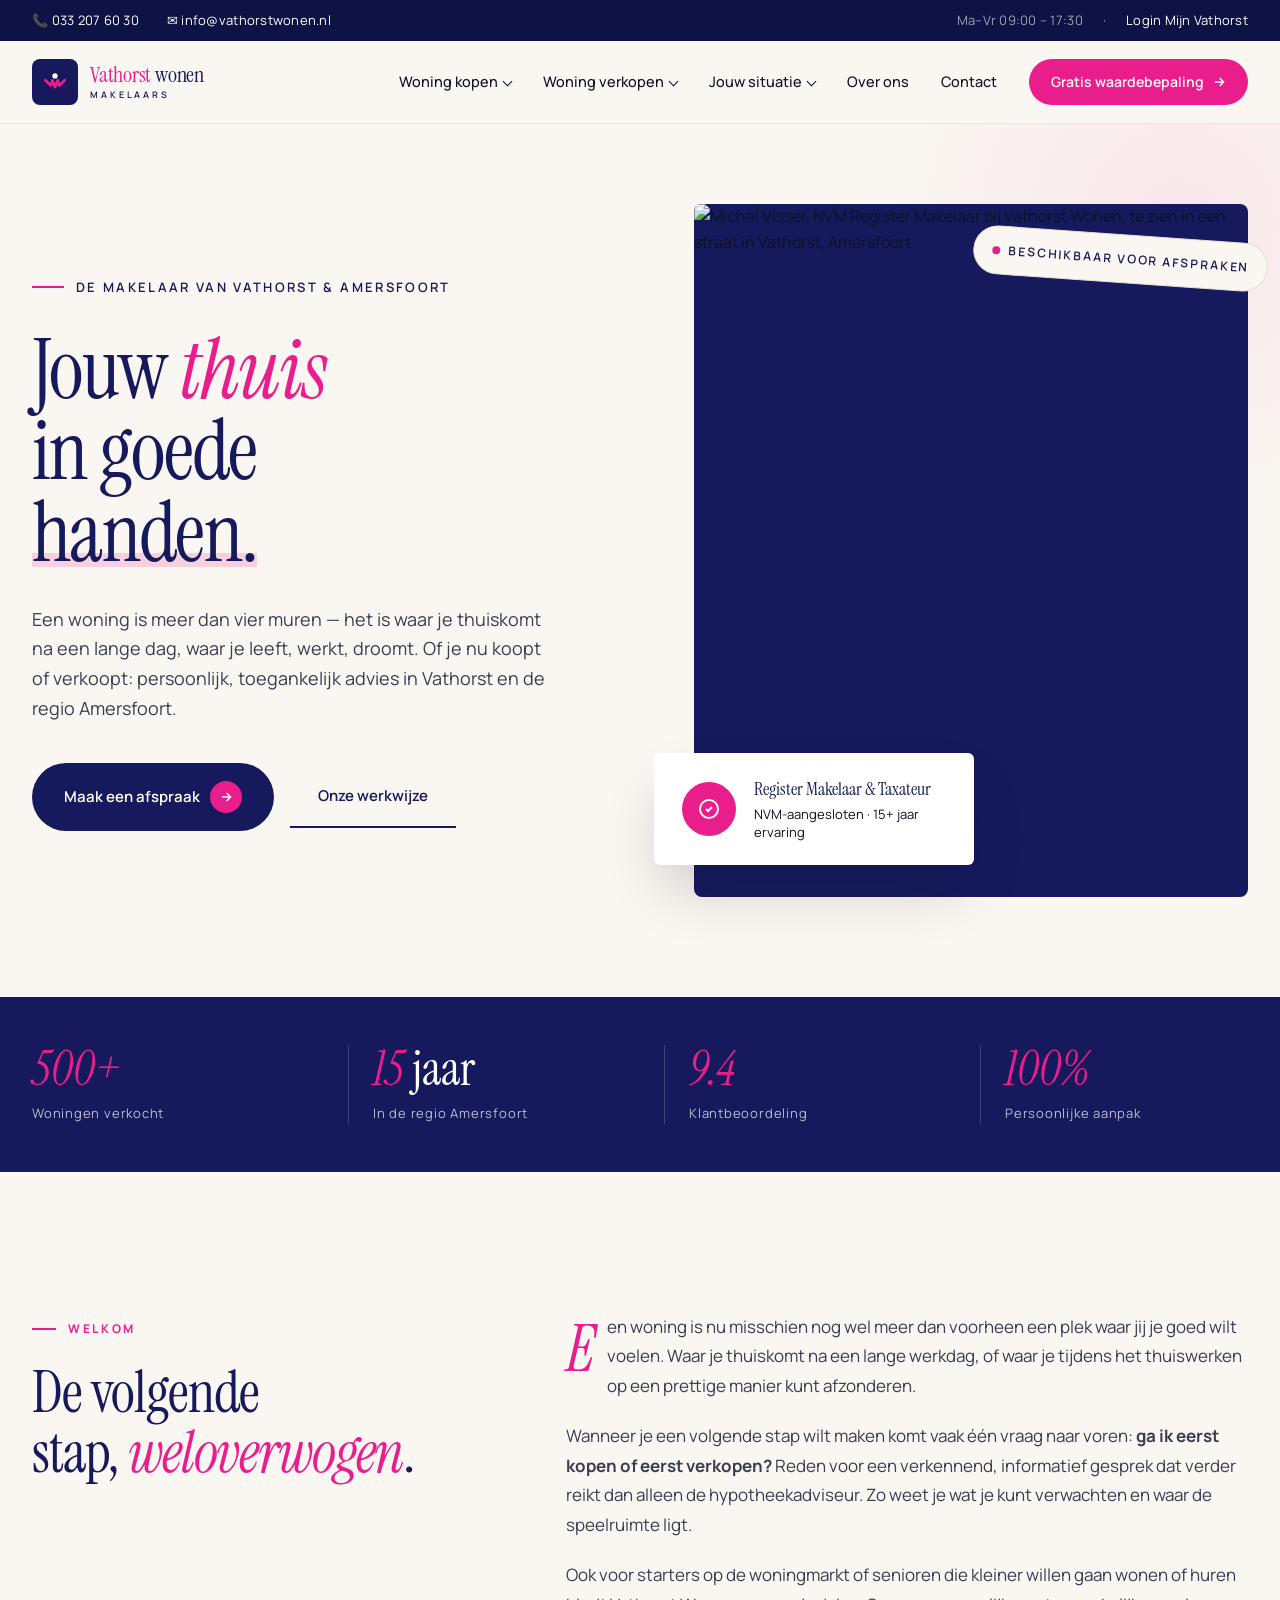
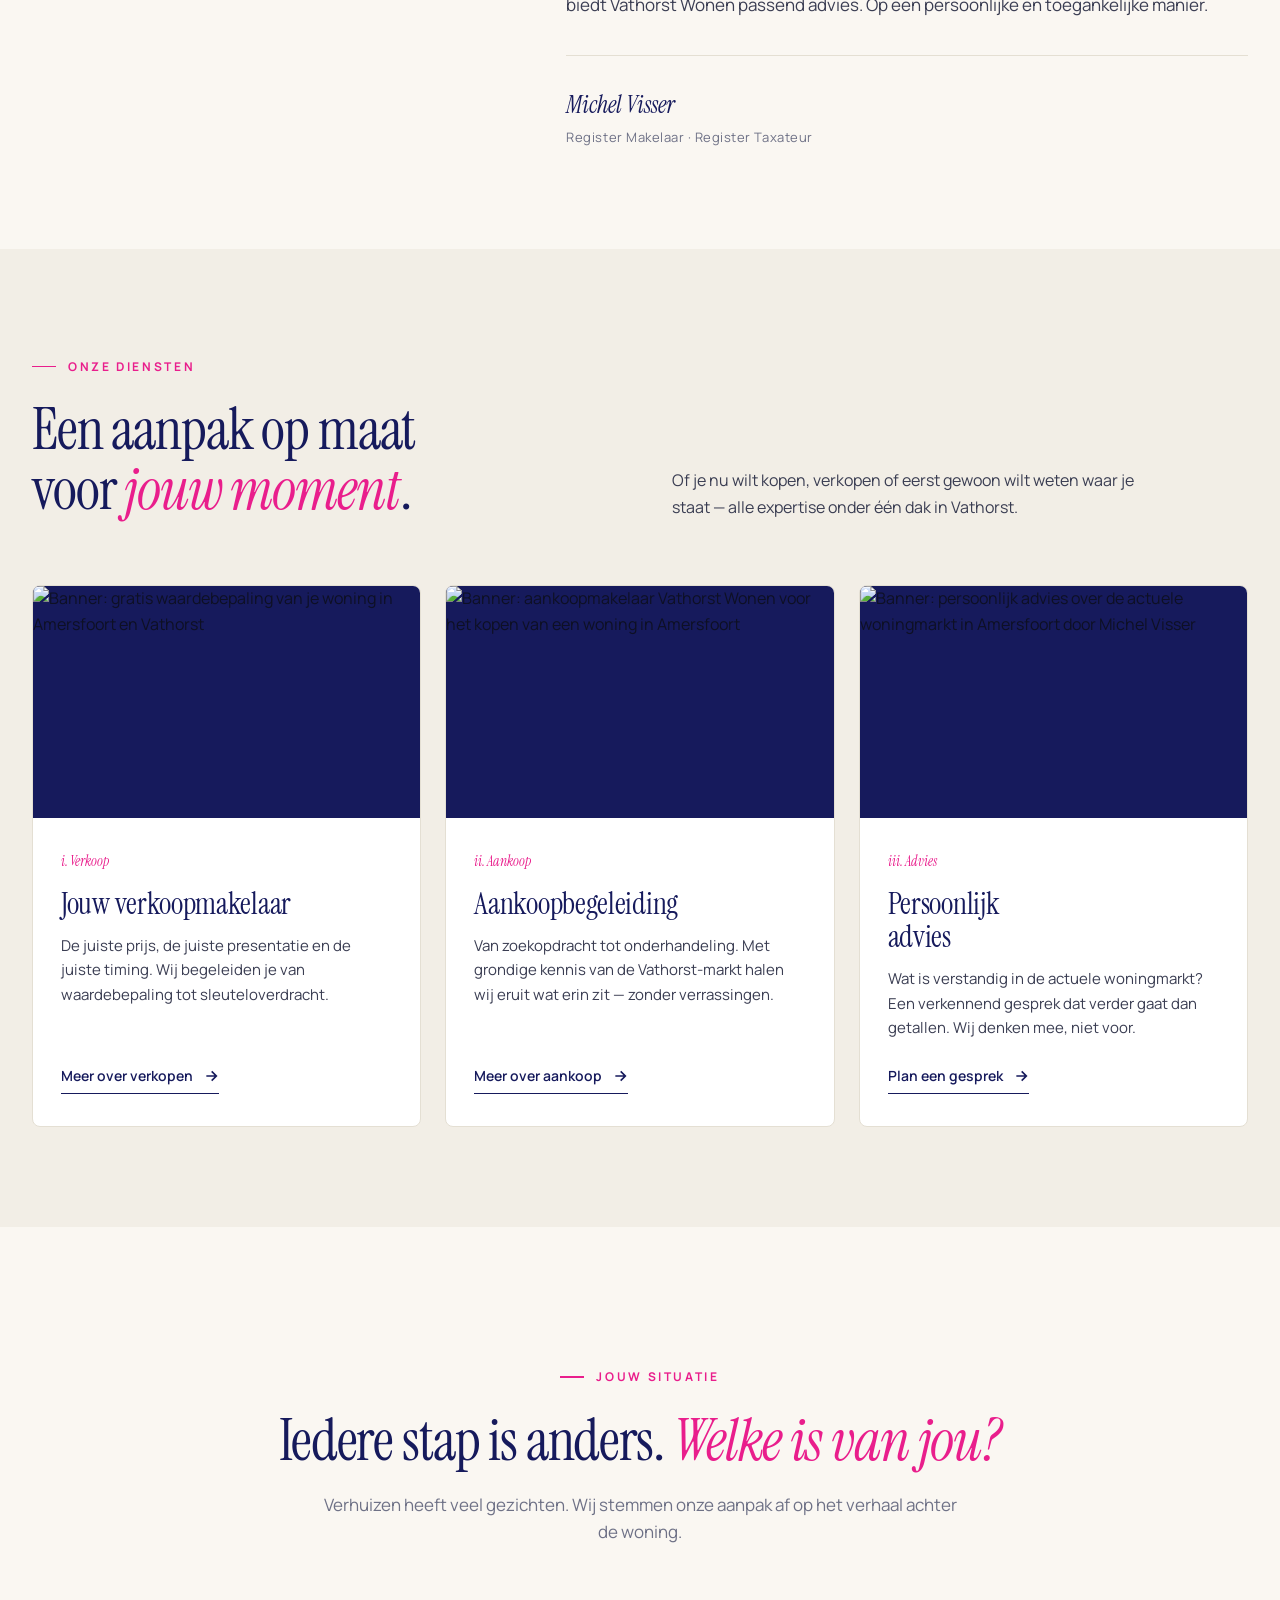
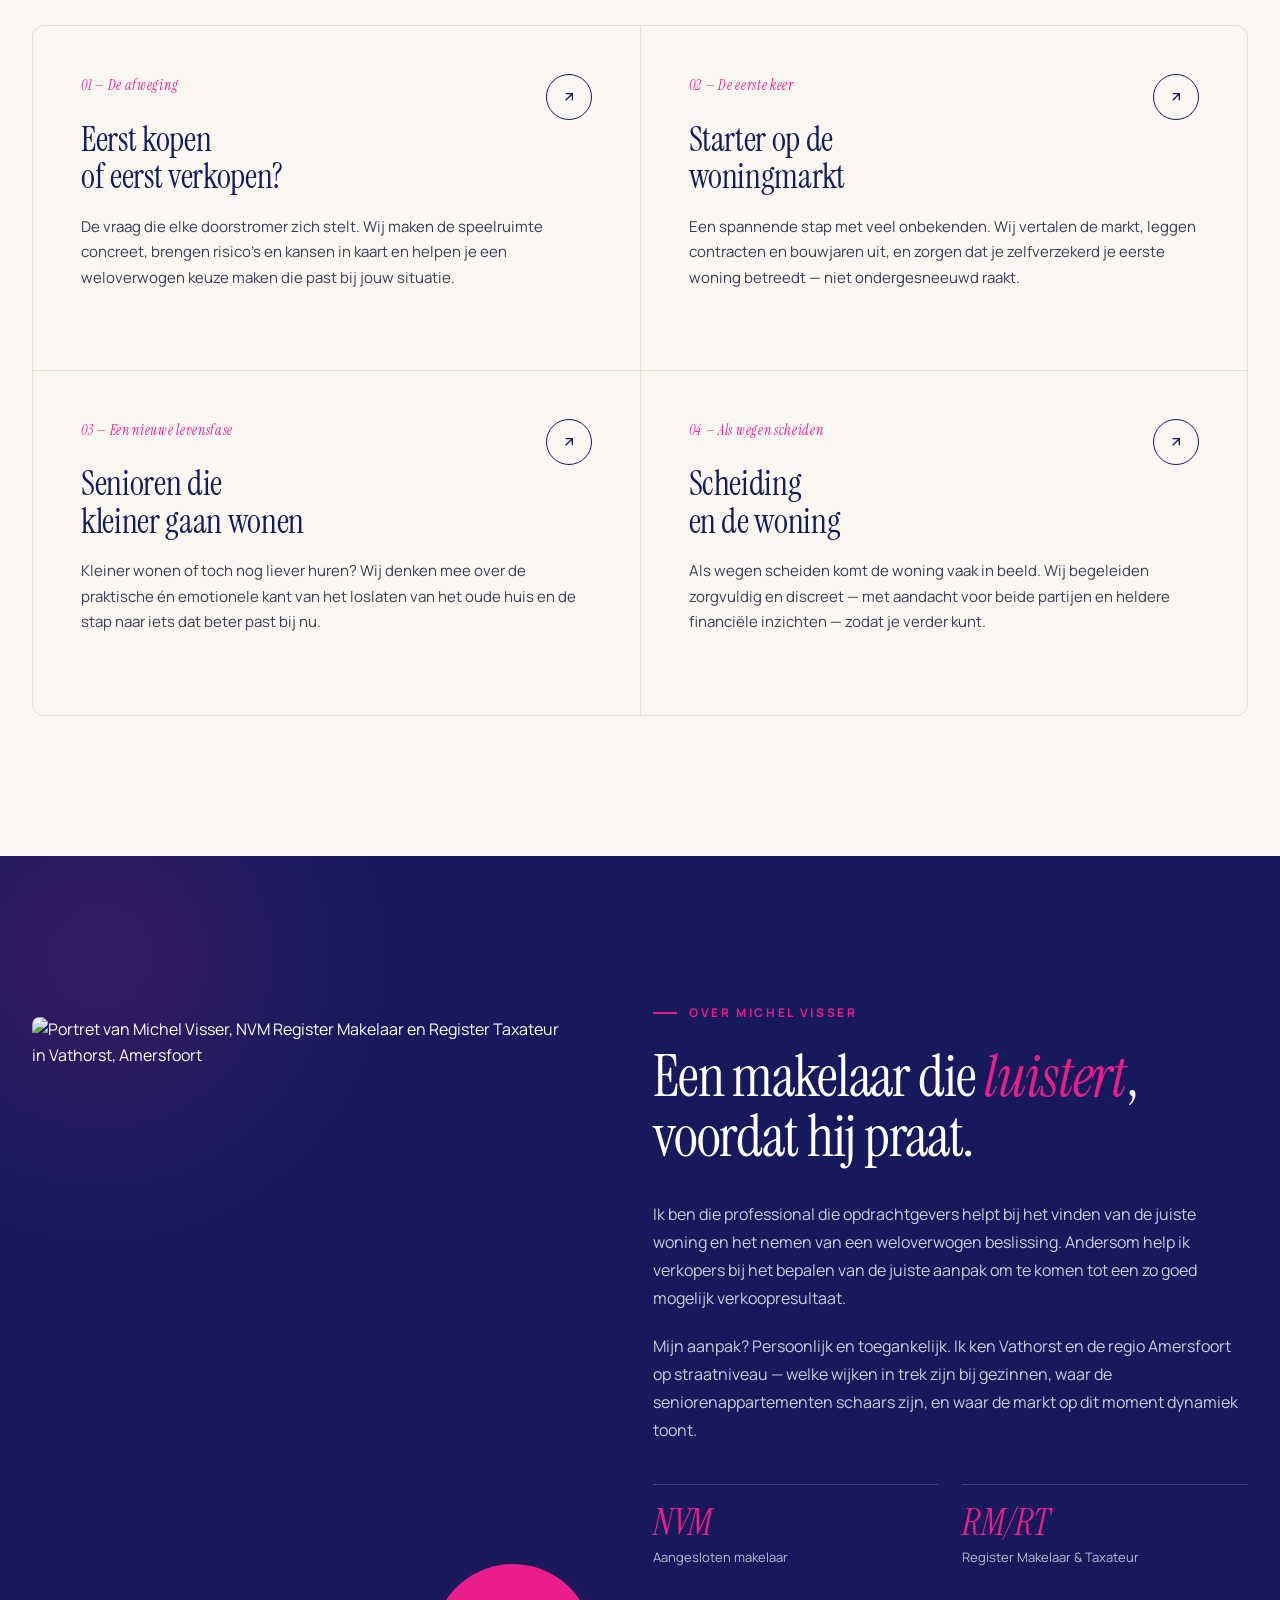
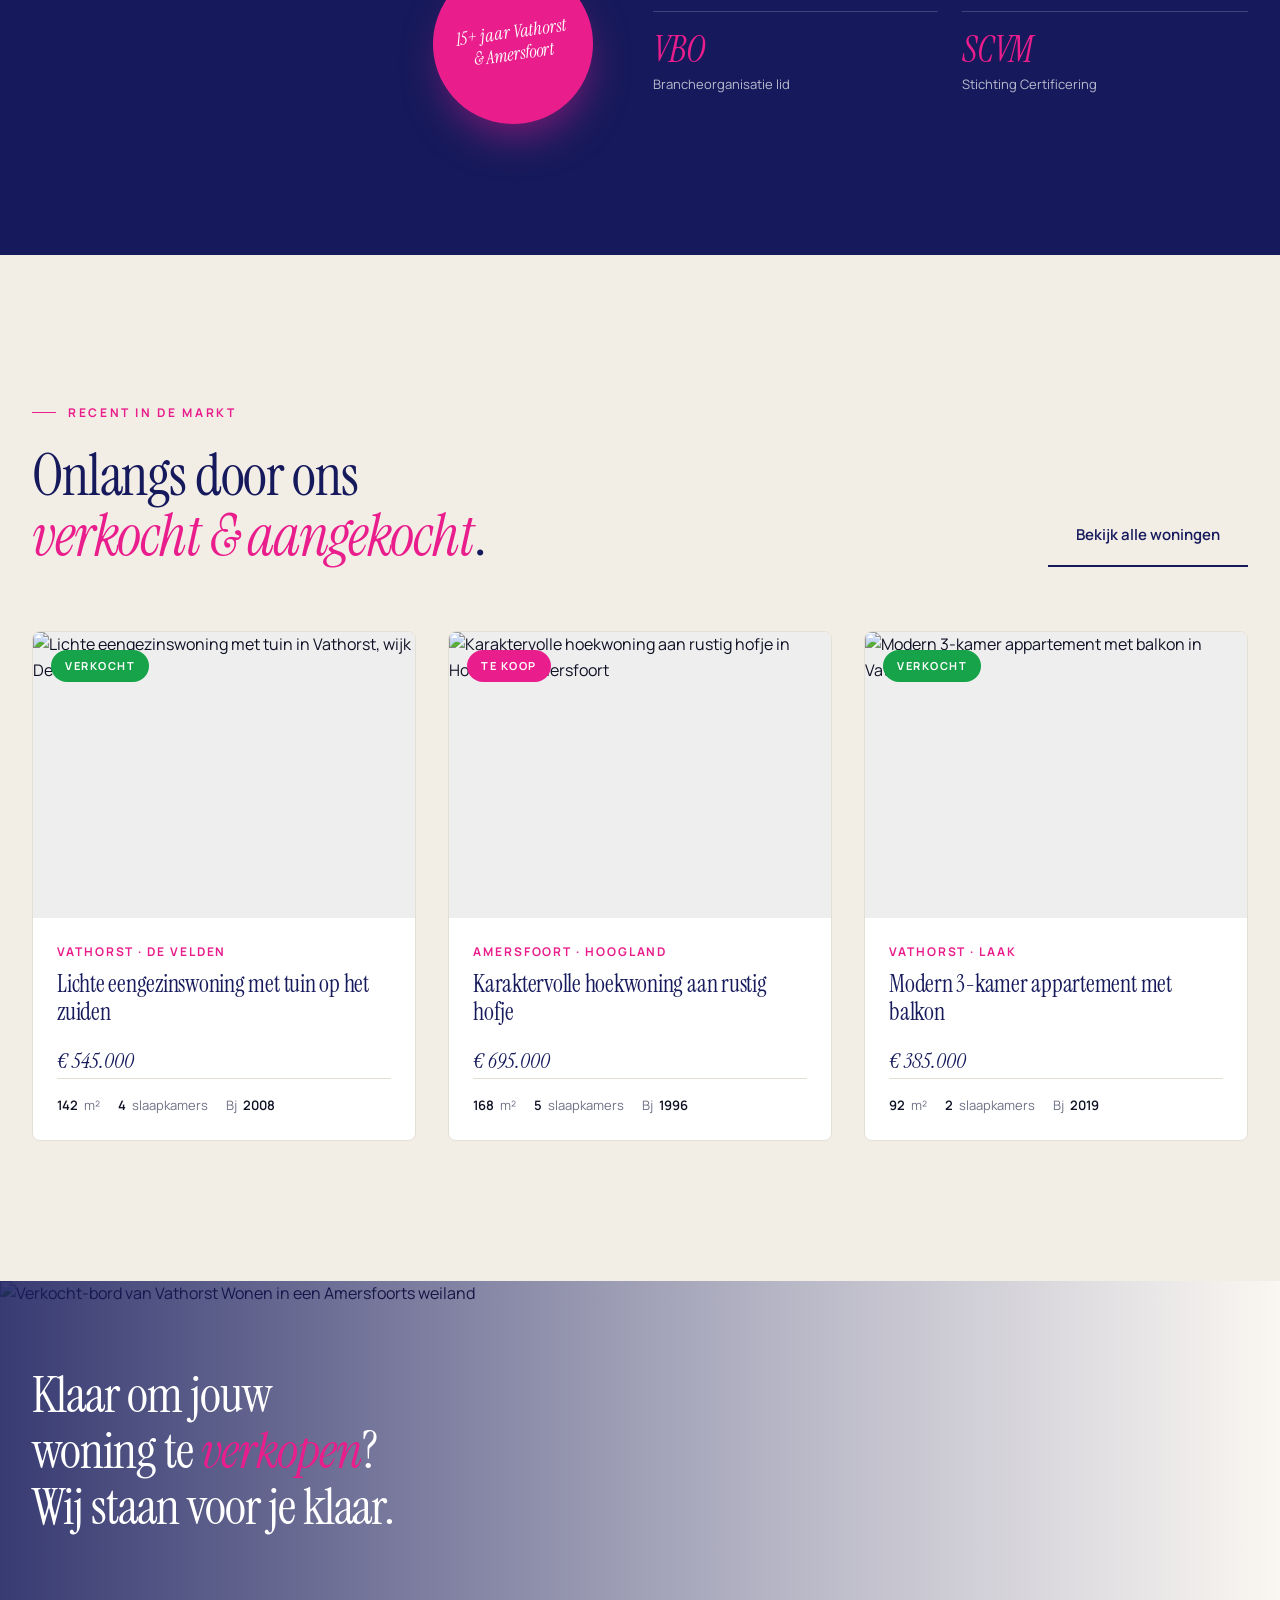
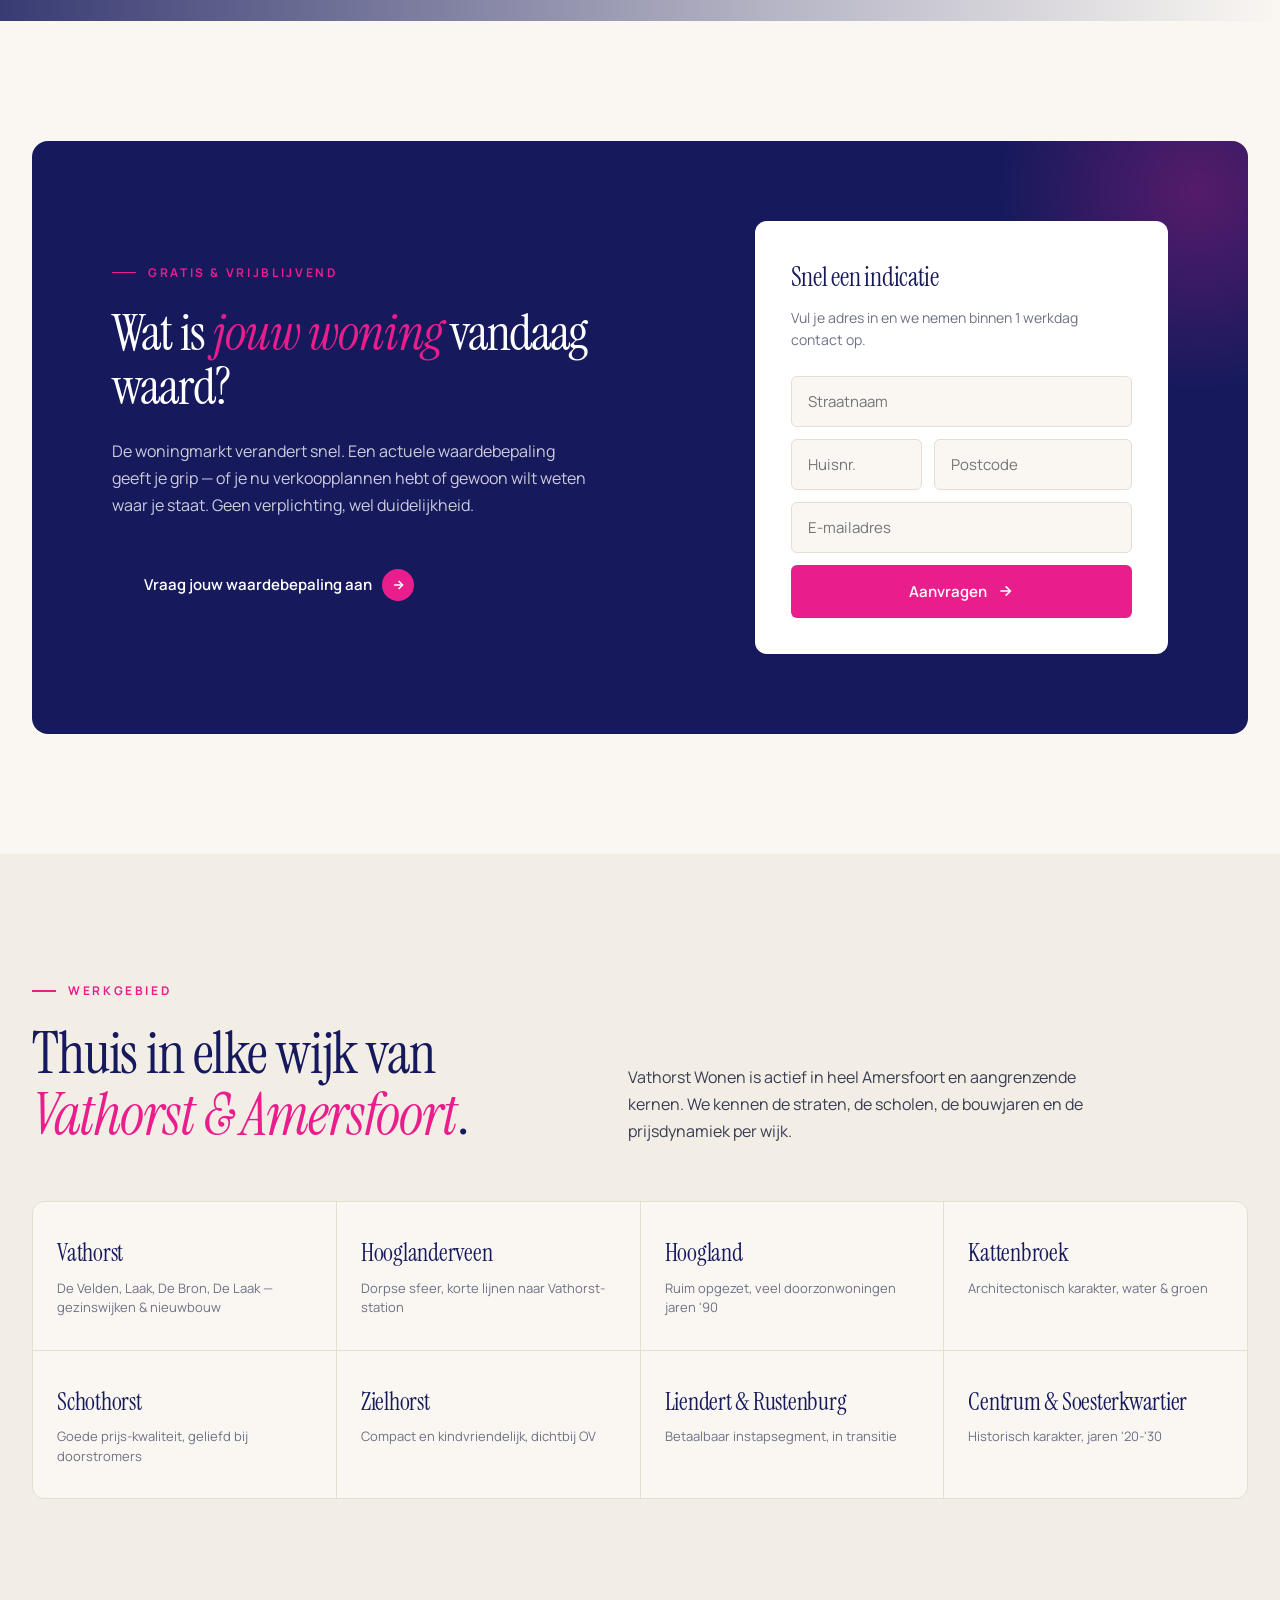
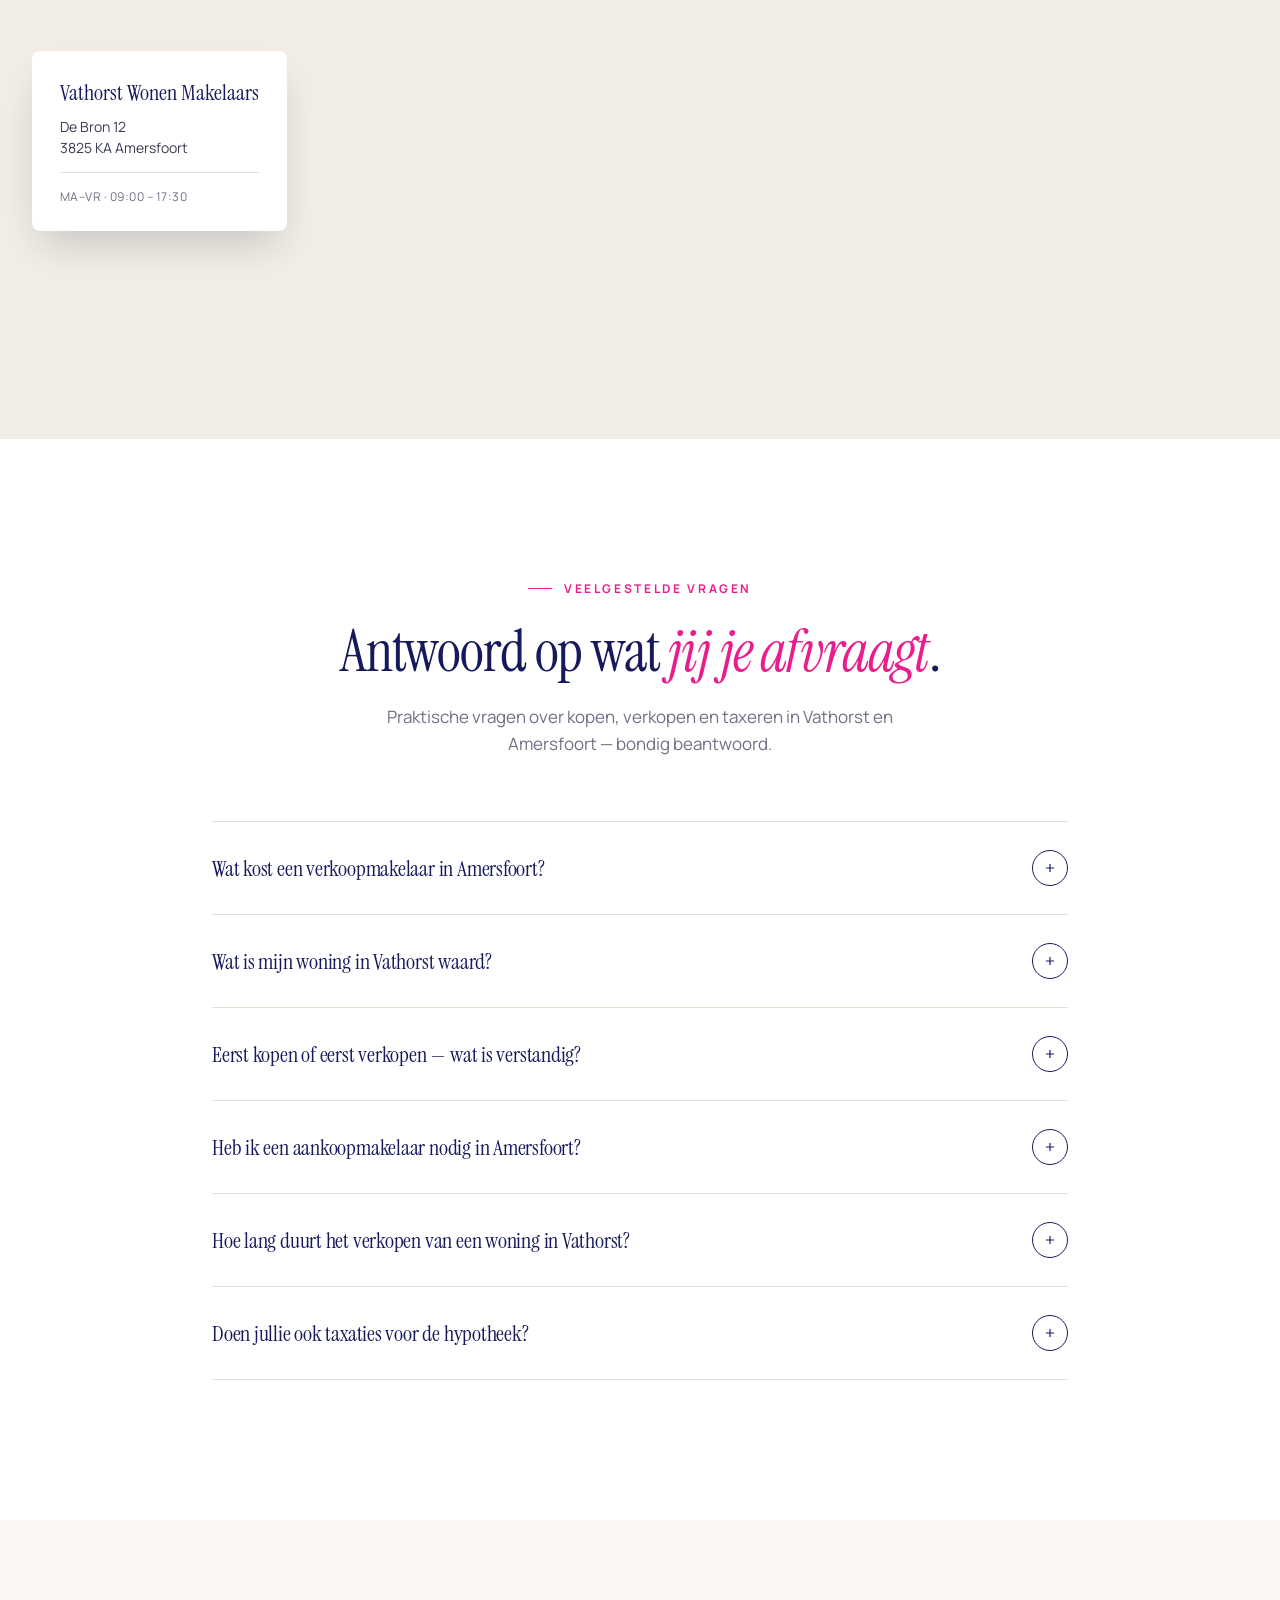
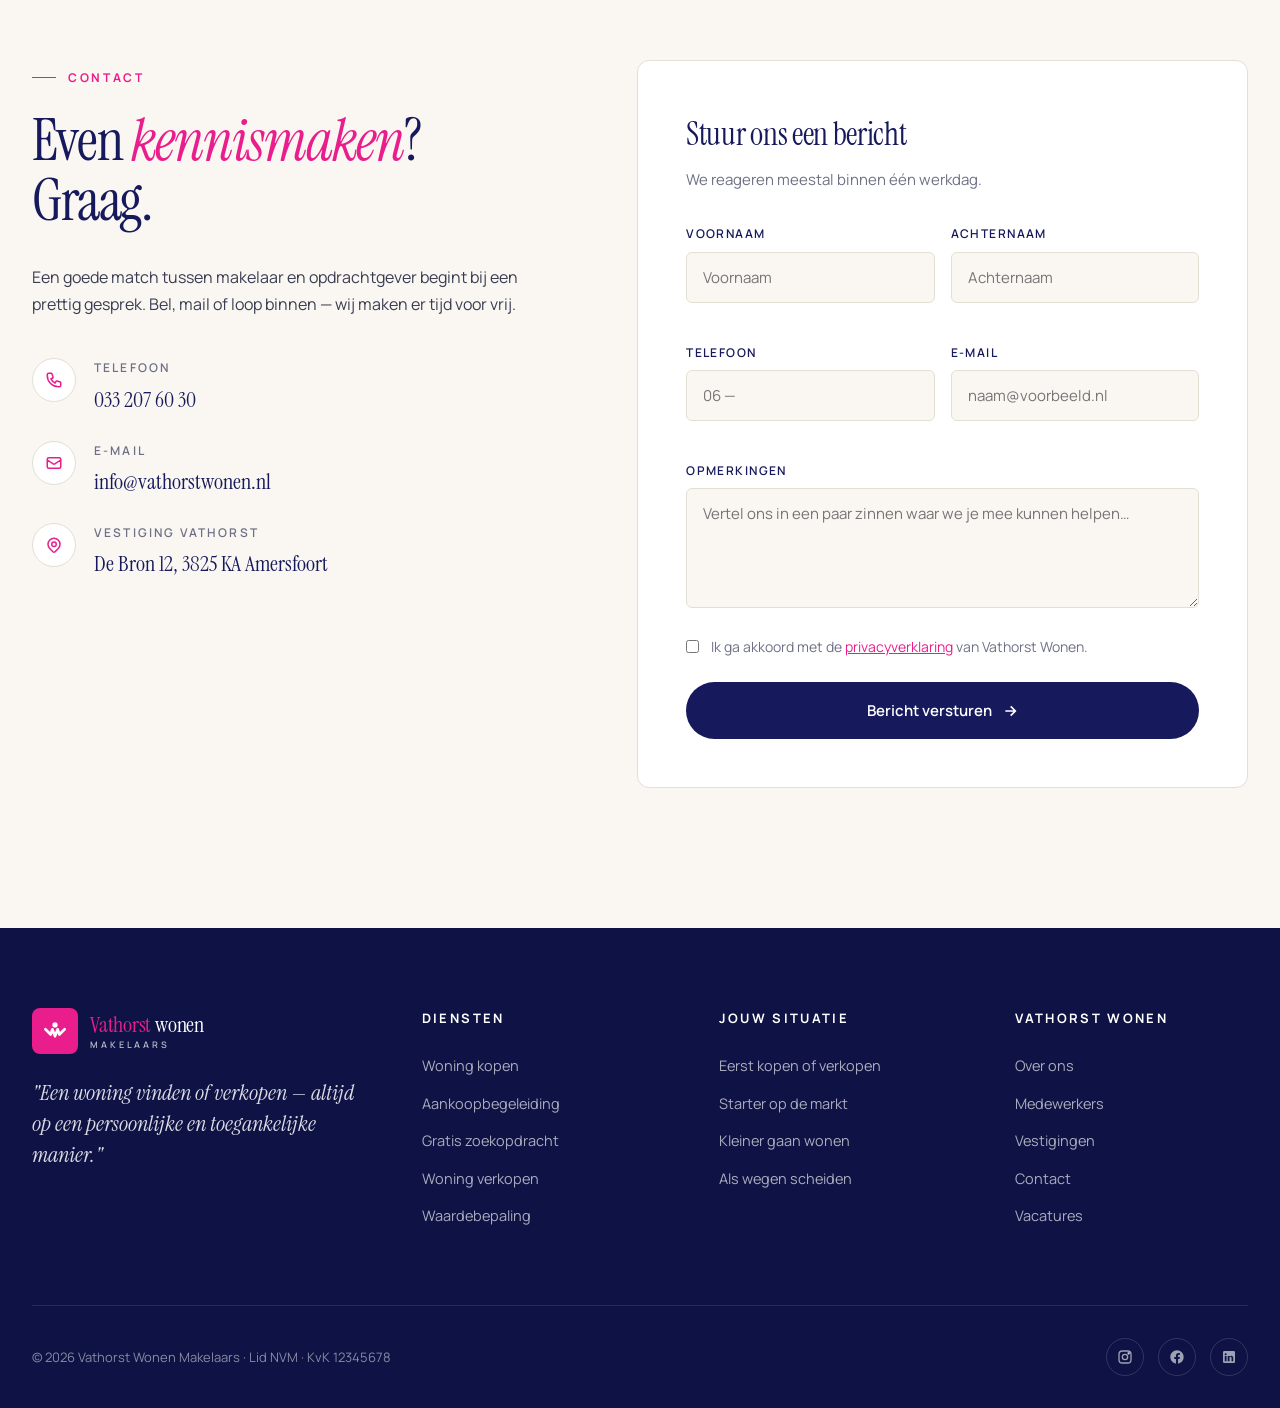
==== index.html @ 3e4ee7db "Add files via upload" ====
<!DOCTYPE html>
<html lang="nl">
<head>
<meta charset="UTF-8">
<meta name="viewport" content="width=device-width, initial-scale=1.0, viewport-fit=cover">
<meta name="theme-color" content="#161A5C">
<meta name="format-detection" content="telephone=yes">

<title>Makelaar Vathorst &amp; Amersfoort | Vathorst Wonen — Michel Visser</title>
<meta name="description" content="Vathorst Wonen Makelaars — Michel Visser (NVM Register Makelaar &amp; Taxateur) helpt je bij het kopen, verkopen of taxeren van je woning in Vathorst, Amersfoort en omgeving. Gratis waardebepaling, persoonlijk advies.">
<meta name="keywords" content="makelaar Vathorst, makelaar Amersfoort, woning verkopen Vathorst, woning kopen Amersfoort, aankoopmakelaar Vathorst, gratis waardebepaling Amersfoort, NVM makelaar Amersfoort, taxateur Vathorst, Hooglanderveen, Hoogland, Kattenbroek, Schothorst">
<meta name="author" content="Michel Visser — Vathorst Wonen Makelaars">
<meta name="robots" content="index, follow, max-image-preview:large, max-snippet:-1">
<link rel="canonical" href="https://www.vathorstwonen.nl/">

<!-- Geographic meta (still consumed by some local crawlers / search verticals) -->
<meta name="geo.region" content="NL-UT">
<meta name="geo.placename" content="Amersfoort, Vathorst">
<meta name="geo.position" content="52.1899;5.4326">
<meta name="ICBM" content="52.1899, 5.4326">

<!-- Open Graph / social -->
<meta property="og:type" content="website">
<meta property="og:locale" content="nl_NL">
<meta property="og:site_name" content="Vathorst Wonen Makelaars">
<meta property="og:url" content="https://www.vathorstwonen.nl/">
<meta property="og:title" content="Makelaar Vathorst &amp; Amersfoort | Vathorst Wonen — Michel Visser">
<meta property="og:description" content="Persoonlijk en toegankelijk advies van NVM Register Makelaar Michel Visser. Kopen, verkopen of taxeren in Vathorst, Amersfoort en regio.">
<meta property="og:image" content="https://www.vathorstwonen.nl/images/michel-portrait.jpg">
<meta property="og:image:width" content="1280">
<meta property="og:image:height" content="720">
<meta property="og:image:alt" content="Michel Visser — Vathorst Wonen Makelaars">

<meta name="twitter:card" content="summary_large_image">
<meta name="twitter:title" content="Makelaar Vathorst &amp; Amersfoort | Vathorst Wonen">
<meta name="twitter:description" content="Persoonlijk advies van NVM Register Makelaar Michel Visser. Kopen, verkopen of taxeren in Vathorst en Amersfoort.">
<meta name="twitter:image" content="https://www.vathorstwonen.nl/images/michel-portrait.jpg">

<!-- Inline SVG favicon — geen extra request -->
<link rel="icon" type="image/svg+xml" href="data:image/svg+xml,%3Csvg xmlns='http://www.w3.org/2000/svg' viewBox='0 0 32 32'%3E%3Crect width='32' height='32' rx='6' fill='%23161A5C'/%3E%3Cpath d='M5 14L11 20L13 14L16 22L19 14L21 20L27 14' stroke='%23E91E8C' stroke-width='3' stroke-linecap='round' stroke-linejoin='round' fill='none'/%3E%3Ccircle cx='16' cy='9' r='3' fill='white'/%3E%3C/svg%3E">
<link rel="apple-touch-icon" href="data:image/svg+xml,%3Csvg xmlns='http://www.w3.org/2000/svg' viewBox='0 0 32 32'%3E%3Crect width='32' height='32' rx='6' fill='%23161A5C'/%3E%3Cpath d='M5 14L11 20L13 14L16 22L19 14L21 20L27 14' stroke='%23E91E8C' stroke-width='3' stroke-linecap='round' stroke-linejoin='round' fill='none'/%3E%3Ccircle cx='16' cy='9' r='3' fill='white'/%3E%3C/svg%3E">

<!-- Preload hero image to improve LCP -->
<link rel="preload" as="image" href="images/michel-portrait.jpg" fetchpriority="high">

<link rel="preconnect" href="https://fonts.googleapis.com">
<link rel="preconnect" href="https://fonts.gstatic.com" crossorigin>
<link href="https://fonts.googleapis.com/css2?family=Instrument+Serif:ital@0;1&family=Manrope:wght@300;400;500;600;700;800&display=swap" rel="stylesheet">

<style>
:root{
  --navy:#161A5C;
  --navy-deep:#0E1244;
  --navy-soft:#262B7A;
  --magenta:#E91E8C;
  --magenta-deep:#C5106F;
  --skyblue:#1FA9E0;
  --cream:#FAF7F2;
  --paper:#F2EEE6;
  --ink:#0E1024;
  --muted:#6E7186;
  --line:#E4DFD3;
}

*{box-sizing:border-box;margin:0;padding:0}
html{scroll-behavior:smooth}
body{
  font-family:'Manrope',-apple-system,sans-serif;
  font-size:16px;
  line-height:1.6;
  color:var(--ink);
  background:var(--cream);
  -webkit-font-smoothing:antialiased;
  overflow-x:hidden;
}
img{display:block;max-width:100%;height:auto}
a{color:inherit;text-decoration:none}
.serif{font-family:'Instrument Serif',serif;font-weight:400;letter-spacing:-0.01em}

/* ============== UTILITY BAR ============== */
.utility{
  background:var(--navy-deep);
  color:#fff;
  font-size:13px;
  letter-spacing:0.02em;
  padding:10px 0;
}
.utility-inner{
  max-width:1320px;margin:0 auto;padding:0 32px;
  display:flex;justify-content:space-between;align-items:center;
}
.utility-left{display:flex;gap:28px;flex-wrap:wrap}
.utility a:hover{color:var(--magenta)}
.utility-right{display:flex;gap:20px;align-items:center}
.utility-right span{opacity:0.6}

/* ============== HEADER ============== */
.header{
  position:sticky;top:0;z-index:100;
  background:rgba(250,247,242,0.92);
  backdrop-filter:blur(14px);
  -webkit-backdrop-filter:blur(14px);
  border-bottom:1px solid rgba(22,26,92,0.08);
}
.header-inner{
  max-width:1320px;margin:0 auto;padding:18px 32px;
  display:flex;align-items:center;justify-content:space-between;gap:40px;
}
.logo{display:flex;align-items:center;gap:12px;flex-shrink:0}
.logo-mark{
  width:46px;height:46px;
  background:var(--navy);
  border-radius:8px;
  display:grid;place-items:center;
  position:relative;
}
.logo-mark svg{width:28px;height:28px}
.logo-text{
  display:flex;flex-direction:column;line-height:1;
}
.logo-text-top{
  font-family:'Instrument Serif',serif;
  font-size:22px;
  color:var(--navy);
  letter-spacing:-0.01em;
}
.logo-text-top em{
  color:var(--magenta);font-style:normal;font-weight:400;
}
.logo-text-bottom{
  font-size:9px;
  letter-spacing:0.32em;
  color:var(--navy);
  margin-top:4px;
  font-weight:600;
}

.nav{display:flex;gap:32px;align-items:center}
.nav-item{
  position:relative;
  font-size:14.5px;
  font-weight:500;
  color:var(--ink);
  cursor:pointer;
  padding:8px 0;
  transition:color .2s;
}
.nav-item:hover{color:var(--magenta)}
.nav-item.has-dropdown::after{
  content:'';display:inline-block;width:6px;height:6px;
  border-right:1.5px solid currentColor;border-bottom:1.5px solid currentColor;
  transform:rotate(45deg);margin-left:6px;margin-bottom:2px;
}
.nav-cta{
  background:var(--magenta);color:#fff;
  padding:12px 22px;border-radius:999px;
  font-weight:600;font-size:14px;
  transition:all .2s;
  display:inline-flex;align-items:center;gap:8px;
}
.nav-cta:hover{background:var(--magenta-deep);transform:translateY(-1px)}
.nav-cta svg{width:14px;height:14px}

.menu-toggle{display:none;background:none;border:none;cursor:pointer;padding:10px;width:48px;height:48px;z-index:101}
.menu-toggle span{display:block;width:24px;height:2px;background:var(--ink);margin:5px auto;transition:.3s;transform-origin:center}
.menu-toggle[aria-expanded="true"] span:nth-child(1){transform:translateY(7px) rotate(45deg)}
.menu-toggle[aria-expanded="true"] span:nth-child(2){opacity:0}
.menu-toggle[aria-expanded="true"] span:nth-child(3){transform:translateY(-7px) rotate(-45deg)}

/* ============== HERO ============== */
.hero{
  position:relative;
  padding:80px 0 100px;
  overflow:hidden;
}
.hero::before{
  content:'';position:absolute;
  top:-200px;right:-200px;width:600px;height:600px;
  background:radial-gradient(circle,rgba(233,30,140,0.08),transparent 70%);
  border-radius:50%;
  z-index:0;
}
.hero-inner{
  max-width:1320px;margin:0 auto;padding:0 32px;
  display:grid;grid-template-columns:1.05fr 1fr;gap:80px;
  align-items:center;position:relative;z-index:1;
}
.hero-eyebrow{
  display:inline-flex;align-items:center;gap:12px;
  font-size:13px;letter-spacing:0.18em;text-transform:uppercase;
  color:var(--navy);font-weight:600;
  margin-bottom:32px;
}
.hero-eyebrow::before{
  content:'';display:block;width:32px;height:1.5px;background:var(--magenta);
}
.hero h1{
  font-family:'Instrument Serif',serif;
  font-size:clamp(48px,6.6vw,96px);
  font-weight:400;
  line-height:0.96;
  letter-spacing:-0.02em;
  color:var(--navy);
  margin-bottom:32px;
}
.hero h1 em{
  font-style:italic;
  color:var(--magenta);
}
.hero h1 .accent{
  position:relative;display:inline-block;
}
.hero h1 .accent::after{
  content:'';position:absolute;left:0;right:0;bottom:6px;height:14px;
  background:rgba(233,30,140,0.18);z-index:-1;
}
.hero p.lead{
  font-size:18px;
  line-height:1.65;
  color:#3A3D52;
  max-width:520px;
  margin-bottom:40px;
}
.hero-actions{display:flex;gap:16px;flex-wrap:wrap;align-items:center}
.btn-primary{
  background:var(--navy);color:#fff;
  padding:18px 32px;border-radius:999px;
  font-weight:600;font-size:15px;
  display:inline-flex;align-items:center;gap:10px;
  transition:all .25s;border:none;cursor:pointer;
}
.btn-primary:hover{background:var(--magenta);transform:translateY(-2px);box-shadow:0 12px 32px -8px rgba(233,30,140,0.4)}
.btn-secondary{
  padding:18px 28px;
  font-weight:600;font-size:15px;
  color:var(--navy);
  display:inline-flex;align-items:center;gap:10px;
  border-bottom:2px solid var(--navy);
  transition:all .25s;
}
.btn-secondary:hover{color:var(--magenta);border-color:var(--magenta)}
.btn-arrow{
  display:inline-grid;place-items:center;
  width:32px;height:32px;border-radius:50%;
  background:var(--magenta);
  transition:transform .25s;
}
.btn-primary:hover .btn-arrow{transform:translateX(4px)}
.btn-arrow svg{width:14px;height:14px;color:#fff}

.hero-visual{
  position:relative;
  aspect-ratio:4/5;
}
.hero-img{
  position:absolute;inset:0;
  border-radius:8px;
  overflow:hidden;
  background:var(--navy);
}
.hero-img img{
  width:100%;height:100%;object-fit:cover;
}
.hero-card{
  position:absolute;
  bottom:32px;left:-40px;
  background:#fff;
  padding:24px 28px;
  border-radius:6px;
  box-shadow:0 30px 60px -15px rgba(14,16,36,0.25);
  display:flex;align-items:center;gap:18px;
  max-width:320px;
}
.hero-card-mark{
  width:54px;height:54px;flex-shrink:0;
  background:var(--magenta);border-radius:50%;
  display:grid;place-items:center;
}
.hero-card-mark svg{width:24px;height:24px;color:#fff}
.hero-card-text{font-size:13px;line-height:1.4;color:var(--ink)}
.hero-card-text strong{display:block;font-family:'Instrument Serif',serif;font-size:18px;color:var(--navy);font-weight:400;margin-bottom:2px}

.hero-tag{
  position:absolute;
  top:30px;right:-20px;
  background:var(--cream);
  border:1px solid var(--line);
  padding:14px 18px;
  border-radius:999px;
  font-size:12px;
  letter-spacing:0.16em;
  text-transform:uppercase;
  color:var(--navy);
  font-weight:600;
  transform:rotate(4deg);
  display:flex;align-items:center;gap:8px;
}
.hero-tag::before{
  content:'';width:8px;height:8px;border-radius:50%;background:var(--magenta);
  animation:pulse 2s infinite;
}
@keyframes pulse{
  0%,100%{opacity:1;transform:scale(1)}
  50%{opacity:.6;transform:scale(1.3)}
}

/* ============== TRUST STRIP ============== */
.trust{
  background:var(--navy);
  color:#fff;
  padding:48px 0;
}
.trust-inner{
  max-width:1320px;margin:0 auto;padding:0 32px;
  display:grid;grid-template-columns:repeat(4,1fr);gap:48px;
}
.trust-item{
  display:flex;flex-direction:column;gap:6px;
  padding-left:24px;
  border-left:1px solid rgba(255,255,255,0.18);
}
.trust-item:first-child{border-left:none;padding-left:0}
.trust-num{
  font-family:'Instrument Serif',serif;
  font-size:48px;font-weight:400;line-height:1;
  color:#fff;
}
.trust-num em{font-style:italic;color:var(--magenta)}
.trust-label{
  font-size:13px;
  letter-spacing:0.06em;
  color:rgba(255,255,255,0.7);
  margin-top:4px;
}

/* ============== INTRO SECTION ============== */
.intro{padding:140px 0 100px}
.intro-inner{
  max-width:1320px;margin:0 auto;padding:0 32px;
  display:grid;grid-template-columns:1fr 1.5fr;gap:80px;
}
.section-eyebrow{
  display:inline-flex;align-items:center;gap:12px;
  font-size:12px;letter-spacing:0.22em;text-transform:uppercase;
  color:var(--magenta);font-weight:700;
  margin-bottom:24px;
}
.section-eyebrow::before{
  content:'';display:block;width:24px;height:1.5px;background:var(--magenta);
}
.intro h2{
  font-family:'Instrument Serif',serif;
  font-size:clamp(36px,4.5vw,64px);
  font-weight:400;line-height:1.05;
  letter-spacing:-0.02em;
  color:var(--navy);
}
.intro h2 em{font-style:italic;color:var(--magenta)}
.intro-body{font-size:17px;line-height:1.75;color:#3A3D52}
.intro-body p{margin-bottom:20px}
.intro-body p:first-child::first-letter{
  font-family:'Instrument Serif',serif;
  font-size:64px;
  float:left;
  line-height:0.9;
  margin:8px 12px 0 0;
  color:var(--magenta);
  font-style:italic;
}
.intro-sig{
  margin-top:36px;display:flex;align-items:center;gap:18px;
  padding-top:28px;border-top:1px solid var(--line);
}
.sig-name{font-family:'Instrument Serif',serif;font-size:24px;color:var(--navy);font-style:italic}
.sig-role{font-size:13px;color:var(--muted);letter-spacing:0.04em}

/* ============== SERVICES ============== */
.services{
  padding:100px 0;
  background:var(--paper);
  position:relative;
}
.services-inner{
  max-width:1320px;margin:0 auto;padding:0 32px;
}
.services-head{
  display:grid;grid-template-columns:1fr 1fr;gap:64px;
  align-items:end;margin-bottom:64px;
}
.services h2{
  font-family:'Instrument Serif',serif;
  font-size:clamp(36px,4.5vw,64px);
  font-weight:400;line-height:1.05;
  letter-spacing:-0.02em;
  color:var(--navy);
}
.services h2 em{font-style:italic;color:var(--magenta)}
.services-head-text{
  font-size:16px;line-height:1.7;color:#3A3D52;max-width:480px;
}
.service-grid{
  display:grid;grid-template-columns:repeat(3,1fr);gap:24px;
}
.service-card{
  background:#fff;
  border-radius:8px;
  overflow:hidden;
  display:flex;flex-direction:column;
  transition:transform .35s ease,box-shadow .35s ease;
  cursor:pointer;
  border:1px solid var(--line);
}
.service-card:hover{
  transform:translateY(-6px);
  box-shadow:0 30px 60px -20px rgba(14,16,36,0.2);
}
.service-img{
  aspect-ratio:5/3;
  overflow:hidden;
  background:var(--navy);
}
.service-img img{
  width:100%;height:100%;object-fit:cover;
  transition:transform .8s ease;
}
.service-card:hover .service-img img{transform:scale(1.05)}
.service-body{padding:32px 28px;flex:1;display:flex;flex-direction:column}
.service-num{
  font-family:'Instrument Serif',serif;
  font-size:14px;color:var(--magenta);
  font-style:italic;margin-bottom:14px;
}
.service-card h3{
  font-family:'Instrument Serif',serif;
  font-size:30px;font-weight:400;line-height:1.1;
  color:var(--navy);margin-bottom:14px;
  letter-spacing:-0.01em;
}
.service-card p{
  font-size:15px;line-height:1.65;color:#3A3D52;
  flex:1;margin-bottom:24px;
}
.service-link{
  display:inline-flex;align-items:center;gap:10px;
  font-size:14px;font-weight:600;
  color:var(--navy);
  border-bottom:1.5px solid var(--navy);
  padding-bottom:6px;
  align-self:flex-start;
  transition:all .25s;
}
.service-card:hover .service-link{color:var(--magenta);border-color:var(--magenta);gap:14px}

/* ============== JOUW SITUATIE ============== */
.situatie{padding:140px 0}
.situatie-inner{max-width:1320px;margin:0 auto;padding:0 32px}
.situatie-head{
  text-align:center;margin-bottom:80px;
  display:flex;flex-direction:column;align-items:center;
}
.situatie h2{
  font-family:'Instrument Serif',serif;
  font-size:clamp(36px,4.5vw,72px);
  font-weight:400;line-height:1.05;
  letter-spacing:-0.02em;
  color:var(--navy);
  max-width:900px;
}
.situatie h2 em{font-style:italic;color:var(--magenta)}
.situatie-head p{
  margin-top:20px;font-size:17px;color:var(--muted);max-width:640px;
}
.situatie-grid{
  display:grid;grid-template-columns:repeat(2,1fr);gap:1px;
  background:var(--line);
  border:1px solid var(--line);
  border-radius:12px;overflow:hidden;
}
.situatie-card{
  background:var(--cream);padding:48px;
  display:flex;flex-direction:column;
  cursor:pointer;
  transition:background .25s;
  position:relative;
}
.situatie-card:hover{background:#fff}
.situatie-card:hover .situatie-arrow{
  transform:translate(4px,-4px);background:var(--magenta);color:#fff;
}
.situatie-num{
  font-family:'Instrument Serif',serif;
  font-style:italic;font-size:14px;
  color:var(--magenta);margin-bottom:24px;
  letter-spacing:0.05em;
}
.situatie-card h3{
  font-family:'Instrument Serif',serif;
  font-size:34px;font-weight:400;
  color:var(--navy);line-height:1.1;
  margin-bottom:18px;letter-spacing:-0.01em;
}
.situatie-card p{
  font-size:15px;line-height:1.7;color:#3A3D52;
  margin-bottom:32px;flex:1;
}
.situatie-arrow{
  position:absolute;top:48px;right:48px;
  width:46px;height:46px;border-radius:50%;
  border:1.5px solid var(--navy);
  display:grid;place-items:center;
  color:var(--navy);
  transition:all .3s;
}
.situatie-arrow svg{width:16px;height:16px}

/* ============== ABOUT MICHEL ============== */
.about{
  background:var(--navy);
  color:#fff;
  padding:140px 0;
  position:relative;
  overflow:hidden;
}
.about::before{
  content:'';position:absolute;top:-200px;left:-200px;
  width:600px;height:600px;
  background:radial-gradient(circle,rgba(233,30,140,0.15),transparent 70%);
  border-radius:50%;
}
.about-inner{
  max-width:1320px;margin:0 auto;padding:0 32px;
  display:grid;grid-template-columns:1fr 1.1fr;gap:80px;
  align-items:center;position:relative;z-index:1;
}
.about-visual{position:relative}
.about-visual img{
  width:100%;border-radius:8px;
  aspect-ratio:4/5;object-fit:cover;
}
.about-badge{
  position:absolute;
  bottom:-30px;right:-20px;
  background:var(--magenta);
  color:#fff;
  width:160px;height:160px;
  border-radius:50%;
  display:grid;place-items:center;
  text-align:center;
  font-family:'Instrument Serif',serif;
  font-style:italic;
  font-size:18px;
  line-height:1.2;
  padding:20px;
  transform:rotate(-8deg);
  box-shadow:0 20px 40px -10px rgba(233,30,140,0.5);
}
.about-text .section-eyebrow{color:var(--magenta)}
.about-text .section-eyebrow::before{background:var(--magenta)}
.about h2{
  font-family:'Instrument Serif',serif;
  font-size:clamp(36px,4.5vw,64px);
  font-weight:400;line-height:1.05;
  letter-spacing:-0.02em;
  color:#fff;margin-bottom:32px;
}
.about h2 em{font-style:italic;color:var(--magenta)}
.about-text p{
  font-size:16px;line-height:1.75;
  color:rgba(255,255,255,0.78);
  margin-bottom:20px;
}
.about-credentials{
  margin-top:40px;
  display:grid;grid-template-columns:repeat(2,1fr);gap:24px;
}
.cred{
  padding:20px 0;
  border-top:1px solid rgba(255,255,255,0.18);
}
.cred-num{
  font-family:'Instrument Serif',serif;
  font-size:36px;color:var(--magenta);
  font-style:italic;line-height:1;
}
.cred-label{font-size:13px;color:rgba(255,255,255,0.7);margin-top:6px}

/* ============== RECENTE WONINGEN ============== */
.recent{padding:140px 0;background:var(--paper)}
.recent-inner{max-width:1320px;margin:0 auto;padding:0 32px}
.recent-head{
  display:flex;justify-content:space-between;align-items:end;
  margin-bottom:64px;gap:40px;flex-wrap:wrap;
}
.recent h2{
  font-family:'Instrument Serif',serif;
  font-size:clamp(36px,4.5vw,64px);
  font-weight:400;line-height:1.05;
  letter-spacing:-0.02em;color:var(--navy);
  max-width:680px;
}
.recent h2 em{font-style:italic;color:var(--magenta)}
.recent-grid{
  display:grid;grid-template-columns:repeat(3,1fr);gap:32px;
}
.property{
  background:#fff;border-radius:8px;overflow:hidden;
  cursor:pointer;
  transition:transform .35s,box-shadow .35s;
  border:1px solid var(--line);
}
.property:hover{transform:translateY(-6px);box-shadow:0 30px 60px -20px rgba(14,16,36,0.2)}
.property-img{
  position:relative;aspect-ratio:4/3;overflow:hidden;
  background:#eee;
}
.property-img img{width:100%;height:100%;object-fit:cover;transition:transform .8s}
.property:hover .property-img img{transform:scale(1.06)}
.property-status{
  position:absolute;top:18px;left:18px;
  background:var(--magenta);color:#fff;
  padding:7px 14px;border-radius:999px;
  font-size:11px;letter-spacing:0.14em;text-transform:uppercase;
  font-weight:700;
}
.property-status.sold{background:#16a34a}
.property-body{padding:24px}
.property-loc{
  font-size:12px;letter-spacing:0.16em;text-transform:uppercase;
  color:var(--magenta);font-weight:700;margin-bottom:8px;
}
.property h3{
  font-family:'Instrument Serif',serif;
  font-size:24px;font-weight:400;color:var(--navy);
  line-height:1.2;margin-bottom:16px;letter-spacing:-0.01em;
}
.property-meta{
  display:flex;gap:18px;
  padding-top:16px;border-top:1px solid var(--line);
  font-size:13px;color:var(--muted);
}
.property-meta span{display:flex;align-items:center;gap:6px}
.property-meta strong{color:var(--ink);font-weight:600}
.property-price{
  font-family:'Instrument Serif',serif;
  font-size:22px;color:var(--navy);font-style:italic;
  margin-top:8px;
}

/* ============== WAARDE CTA ============== */
.value-cta{
  padding:120px 0;
  background:var(--cream);
  position:relative;overflow:hidden;
}
.value-cta-inner{
  max-width:1320px;margin:0 auto;padding:0 32px;
}
.value-cta-box{
  background:var(--navy);
  border-radius:16px;
  padding:80px 80px;
  display:grid;grid-template-columns:1.4fr 1fr;gap:64px;
  align-items:center;
  position:relative;overflow:hidden;
}
.value-cta-box::before{
  content:'';position:absolute;
  top:-150px;right:-150px;width:400px;height:400px;
  background:radial-gradient(circle,rgba(233,30,140,0.3),transparent 70%);
  border-radius:50%;
}
.value-cta-text{position:relative;z-index:2}
.value-cta-text .section-eyebrow{color:var(--magenta)}
.value-cta-text .section-eyebrow::before{background:var(--magenta)}
.value-cta-text h2{
  font-family:'Instrument Serif',serif;
  font-size:clamp(36px,4vw,56px);
  font-weight:400;line-height:1.05;
  letter-spacing:-0.02em;
  color:#fff;margin-bottom:24px;
}
.value-cta-text h2 em{font-style:italic;color:var(--magenta)}
.value-cta-text p{
  color:rgba(255,255,255,0.78);
  font-size:16px;line-height:1.7;margin-bottom:32px;max-width:480px;
}
.value-form-card{
  background:#fff;
  border-radius:12px;
  padding:36px;
  position:relative;z-index:2;
}
.value-form-card h3{
  font-family:'Instrument Serif',serif;
  font-size:26px;color:var(--navy);font-weight:400;
  margin-bottom:8px;letter-spacing:-0.01em;
}
.value-form-card p.sub{
  font-size:14px;color:var(--muted);margin-bottom:24px;
}
.field{
  width:100%;padding:14px 16px;
  border:1px solid var(--line);
  border-radius:6px;
  font-family:inherit;font-size:15px;
  margin-bottom:12px;background:var(--cream);
  transition:all .2s;
}
.field:focus{outline:none;border-color:var(--magenta);background:#fff}
.value-form-card button{
  width:100%;padding:16px;
  background:var(--magenta);color:#fff;
  border:none;border-radius:6px;
  font-family:inherit;font-weight:600;font-size:15px;
  cursor:pointer;display:inline-flex;align-items:center;justify-content:center;gap:10px;
  transition:background .2s;
}
.value-form-card button:hover{background:var(--magenta-deep)}

/* ============== VERKOCHT BANNER ============== */
.verkocht-band{
  height:340px;
  position:relative;
  overflow:hidden;
}
.verkocht-band img{
  position:absolute;inset:0;
  width:100%;height:100%;object-fit:cover;
}
.verkocht-band::after{
  content:'';position:absolute;inset:0;
  background:linear-gradient(90deg,rgba(22,26,92,0.85) 0%,rgba(22,26,92,0.3) 60%,transparent 100%);
}
.verkocht-band-content{
  position:absolute;inset:0;display:flex;align-items:center;
  max-width:1320px;margin:0 auto;padding:0 32px;
  z-index:2;color:#fff;
}
.verkocht-band-content h3{
  font-family:'Instrument Serif',serif;
  font-size:clamp(32px,4vw,52px);
  font-weight:400;line-height:1.1;
  letter-spacing:-0.02em;max-width:560px;
}
.verkocht-band-content em{font-style:italic;color:var(--magenta)}

/* ============== CONTACT ============== */
.contact{padding:140px 0;background:var(--cream)}
.contact-inner{
  max-width:1320px;margin:0 auto;padding:0 32px;
  display:grid;grid-template-columns:1fr 1.2fr;gap:96px;
}
.contact h2{
  font-family:'Instrument Serif',serif;
  font-size:clamp(36px,4.5vw,64px);
  font-weight:400;line-height:1.05;
  letter-spacing:-0.02em;color:var(--navy);
  margin-bottom:32px;
}
.contact h2 em{font-style:italic;color:var(--magenta)}
.contact-info p{font-size:16px;line-height:1.7;color:#3A3D52;margin-bottom:24px}
.contact-list{margin-top:40px;display:flex;flex-direction:column;gap:24px}
.contact-item{display:flex;gap:18px;align-items:flex-start}
.contact-icon{
  width:44px;height:44px;flex-shrink:0;
  background:#fff;border:1px solid var(--line);
  border-radius:50%;display:grid;place-items:center;
  color:var(--magenta);
}
.contact-icon svg{width:18px;height:18px}
.contact-item-label{font-size:12px;letter-spacing:0.18em;text-transform:uppercase;color:var(--muted);font-weight:600;margin-bottom:4px}
.contact-item-value{font-family:'Instrument Serif',serif;font-size:22px;color:var(--navy);font-weight:400}

.contact-form{
  background:#fff;border-radius:12px;
  padding:48px;border:1px solid var(--line);
}
.contact-form h3{
  font-family:'Instrument Serif',serif;
  font-size:32px;color:var(--navy);font-weight:400;
  margin-bottom:8px;letter-spacing:-0.01em;
}
.contact-form .sub{color:var(--muted);font-size:15px;margin-bottom:32px}
.form-row{display:grid;grid-template-columns:1fr 1fr;gap:16px;margin-bottom:12px}
.form-group{display:flex;flex-direction:column;margin-bottom:16px}
.form-group label{
  font-size:12px;letter-spacing:0.12em;text-transform:uppercase;
  color:var(--navy);font-weight:600;margin-bottom:8px;
}
.form-group textarea{
  resize:vertical;min-height:120px;font-family:inherit;
}
.form-check{
  display:flex;align-items:flex-start;gap:12px;margin:8px 0 24px;
  font-size:14px;color:var(--muted);
}
.form-check input{margin-top:4px}
.form-check a{color:var(--magenta);text-decoration:underline}
.contact-form button{
  width:100%;padding:18px;
  background:var(--navy);color:#fff;
  border:none;border-radius:999px;
  font-family:inherit;font-weight:600;font-size:15px;
  cursor:pointer;display:inline-flex;align-items:center;justify-content:center;gap:10px;
  transition:all .25s;
}
.contact-form button:hover{background:var(--magenta);transform:translateY(-2px)}

/* ============== FOOTER ============== */
.footer{
  background:var(--navy-deep);color:#fff;
  padding:80px 0 32px;
}
.footer-inner{max-width:1320px;margin:0 auto;padding:0 32px}
.footer-grid{
  display:grid;grid-template-columns:1.4fr 1fr 1fr 1fr;gap:64px;
  margin-bottom:64px;
}
.footer-logo{display:flex;align-items:center;gap:12px;margin-bottom:24px}
.footer-logo .logo-text-top{color:#fff}
.footer-logo .logo-text-bottom{color:rgba(255,255,255,0.7)}
.footer-logo .logo-mark{background:var(--magenta)}
.footer-tagline{
  font-family:'Instrument Serif',serif;
  font-size:22px;line-height:1.4;
  color:rgba(255,255,255,0.85);
  font-style:italic;max-width:340px;
}
.footer h4{
  font-size:13px;letter-spacing:0.18em;text-transform:uppercase;
  color:#fff;margin-bottom:24px;font-weight:700;
}
.footer ul{list-style:none}
.footer li{margin-bottom:12px}
.footer a{
  color:rgba(255,255,255,0.65);font-size:14.5px;
  transition:color .2s;
}
.footer a:hover{color:var(--magenta)}
.footer-bottom{
  padding-top:32px;border-top:1px solid rgba(255,255,255,0.1);
  display:flex;justify-content:space-between;align-items:center;flex-wrap:wrap;gap:16px;
  font-size:13px;color:rgba(255,255,255,0.5);
}
.footer-bottom a:hover{color:var(--magenta)}
.footer-socials{display:flex;gap:14px}
.footer-socials a{
  width:38px;height:38px;border-radius:50%;
  border:1px solid rgba(255,255,255,0.15);
  display:grid;place-items:center;
  color:rgba(255,255,255,0.6);
  transition:all .25s;
}
.footer-socials a:hover{border-color:var(--magenta);color:var(--magenta);transform:translateY(-2px)}
.footer-socials svg{width:16px;height:16px}

/* ============== REGIO/WIJKEN ============== */
.regio{padding:120px 0;background:var(--paper)}
.regio-inner{max-width:1320px;margin:0 auto;padding:0 32px}
.regio-head{display:grid;grid-template-columns:1fr 1.2fr;gap:80px;align-items:end;margin-bottom:56px}
.regio h2{
  font-family:'Instrument Serif',serif;
  font-size:clamp(36px,4.5vw,64px);font-weight:400;line-height:1.05;
  letter-spacing:-0.02em;color:var(--navy);
}
.regio h2 em{font-style:italic;color:var(--magenta)}
.regio-head p{font-size:16px;line-height:1.7;color:#3A3D52;max-width:480px}
.wijken-grid{
  display:grid;grid-template-columns:repeat(4,1fr);gap:1px;
  background:var(--line);border:1px solid var(--line);border-radius:12px;overflow:hidden;
}
.wijk{
  background:var(--cream);padding:32px 24px;
  display:flex;flex-direction:column;gap:6px;
  transition:background .25s;cursor:pointer;
}
.wijk:hover{background:#fff}
.wijk-name{font-family:'Instrument Serif',serif;font-size:24px;color:var(--navy);font-weight:400;letter-spacing:-0.01em}
.wijk-detail{font-size:13px;color:var(--muted);line-height:1.5}

/* ============== KAART ============== */
.map-section{padding:0 0 0 0;background:var(--cream)}
.map-wrap{
  height:420px;width:100%;
  position:relative;overflow:hidden;
  background:var(--paper);
}
.map-wrap iframe{width:100%;height:100%;border:0;display:block;filter:grayscale(0.3) contrast(1.05)}
.map-overlay{
  position:absolute;top:32px;left:32px;
  background:#fff;padding:24px 28px;
  border-radius:8px;box-shadow:0 20px 40px -10px rgba(14,16,36,0.2);
  max-width:320px;z-index:2;
}
.map-overlay strong{
  display:block;font-family:'Instrument Serif',serif;
  font-size:22px;color:var(--navy);font-weight:400;margin-bottom:6px;
}
.map-overlay p{font-size:14px;color:#3A3D52;line-height:1.5}
.map-overlay-meta{
  margin-top:14px;padding-top:14px;border-top:1px solid var(--line);
  font-size:12px;color:var(--muted);letter-spacing:0.04em;
}

/* ============== FAQ ============== */
.faq{padding:140px 0;background:#fff}
.faq-inner{max-width:920px;margin:0 auto;padding:0 32px}
.faq-head{text-align:center;margin-bottom:64px;display:flex;flex-direction:column;align-items:center}
.faq h2{
  font-family:'Instrument Serif',serif;
  font-size:clamp(36px,4.5vw,64px);font-weight:400;line-height:1.05;
  letter-spacing:-0.02em;color:var(--navy);max-width:720px;
}
.faq h2 em{font-style:italic;color:var(--magenta)}
.faq-head p{margin-top:20px;font-size:17px;color:var(--muted);max-width:540px}
.faq-list{display:flex;flex-direction:column;gap:0;border-top:1px solid var(--line)}
.faq-item{border-bottom:1px solid var(--line)}
.faq-q{
  width:100%;text-align:left;
  padding:28px 0;
  background:none;border:none;cursor:pointer;
  display:flex;justify-content:space-between;align-items:center;gap:24px;
  font-family:'Instrument Serif',serif;
  font-size:22px;color:var(--navy);font-weight:400;letter-spacing:-0.01em;
  transition:color .2s;
}
.faq-q:hover{color:var(--magenta)}
.faq-icon{
  width:36px;height:36px;border-radius:50%;
  border:1.5px solid var(--navy);flex-shrink:0;
  display:grid;place-items:center;
  transition:all .3s;color:var(--navy);
}
.faq-q[aria-expanded="true"] .faq-icon{background:var(--magenta);border-color:var(--magenta);color:#fff;transform:rotate(45deg)}
.faq-icon svg{width:14px;height:14px}
.faq-a{
  max-height:0;overflow:hidden;
  transition:max-height .35s ease, padding .35s ease;
  padding:0;
}
.faq-q[aria-expanded="true"] + .faq-a{max-height:600px;padding-bottom:28px}
.faq-a p{font-size:16px;line-height:1.75;color:#3A3D52;max-width:680px}
.faq-a p + p{margin-top:14px}

/* ============== RESPONSIVE ============== */
@media (max-width:1024px){
  .nav{
    position:fixed;
    top:0;right:-100%;
    width:min(85vw,360px);height:100vh;height:100dvh;
    background:var(--cream);
    flex-direction:column;
    align-items:flex-start;
    padding:120px 36px 36px;
    gap:0;
    box-shadow:-30px 0 60px -20px rgba(0,0,0,0.2);
    transition:right .35s ease;
    z-index:99;
    overflow-y:auto;
  }
  .nav.open{right:0}
  .nav .nav-item{
    display:block;width:100%;
    padding:18px 0;
    font-size:18px;
    border-bottom:1px solid var(--line);
  }
  .nav .nav-item:last-of-type{border-bottom:none}
  .nav .nav-cta{
    margin-top:24px;width:100%;justify-content:center;padding:18px;
    font-size:15px;
  }
  .nav-backdrop{
    position:fixed;inset:0;
    background:rgba(14,16,36,0.5);
    opacity:0;pointer-events:none;
    transition:opacity .3s;z-index:98;
  }
  .nav-backdrop.show{opacity:1;pointer-events:auto}
  body.nav-open{overflow:hidden}
  .menu-toggle{display:block}
  .hero-inner,.intro-inner,.about-inner,.contact-inner,.value-cta-box{grid-template-columns:1fr;gap:48px}
  .services-head{grid-template-columns:1fr;gap:24px;align-items:start}
  .service-grid,.recent-grid{grid-template-columns:repeat(2,1fr)}
  .trust-inner{grid-template-columns:repeat(2,1fr);gap:32px}
  .trust-item:nth-child(3){border-left:none;padding-left:0}
  .situatie-grid{grid-template-columns:1fr}
  .footer-grid{grid-template-columns:1fr 1fr;gap:40px}
  .value-cta-box{padding:48px 36px}
  .hero-card{left:0}
  .hero-tag{right:0}
  .about-badge{right:20px;width:130px;height:130px;font-size:15px}
  .regio-head{grid-template-columns:1fr;gap:24px;align-items:start}
  .wijken-grid{grid-template-columns:repeat(2,1fr)}
  .map-overlay{left:20px;right:20px;top:20px;max-width:none}
}
@media (max-width:640px){
  .utility-left{font-size:12px;gap:16px}
  .utility-right{display:none}
  .header-inner{padding:14px 20px}
  .hero,.intro,.services,.situatie,.about,.recent,.contact,.value-cta,.regio,.faq{padding:64px 0}
  .hero-inner,.intro-inner,.about-inner,.contact-inner,.services-inner,.situatie-inner,.recent-inner,.value-cta-inner,.utility-inner,.header-inner,.footer-inner,.regio-inner,.faq-inner{padding-left:20px;padding-right:20px}
  .service-grid,.recent-grid,.about-credentials{grid-template-columns:1fr}
  .form-row{grid-template-columns:1fr}
  .situatie-card{padding:36px 28px}
  .situatie-arrow{top:36px;right:28px}
  .contact-form{padding:32px 24px}
  .value-cta-box{padding:40px 24px}
  .footer-grid{grid-template-columns:1fr;gap:36px}
  .verkocht-band-content h3{font-size:28px}
  .logo-text-top{font-size:18px}
  .logo-text-bottom{font-size:8px;letter-spacing:0.24em}
  .intro-body p:first-child::first-letter{font-size:48px}
  .wijken-grid{grid-template-columns:1fr}
  .faq-q{font-size:18px;padding:20px 0;gap:16px}
  .faq-icon{width:32px;height:32px}
  .map-wrap{height:340px}
  .property-meta{flex-wrap:wrap;gap:10px}
  .nav-cta{padding:10px 18px;font-size:13px}
}

/* Animations */
@keyframes fadeUp{from{opacity:0;transform:translateY(20px)}to{opacity:1;transform:translateY(0)}}
.hero h1,.hero p.lead,.hero-actions,.hero-eyebrow,.hero-visual{animation:fadeUp .8s ease backwards}
.hero-eyebrow{animation-delay:.1s}
.hero h1{animation-delay:.2s}
.hero p.lead{animation-delay:.4s}
.hero-actions{animation-delay:.6s}
.hero-visual{animation-delay:.3s}
</style>
</head>
<body>

<!-- ====== UTILITY BAR ====== -->
<div class="utility">
  <div class="utility-inner">
    <div class="utility-left">
      <a href="tel:0332076030">📞 033 207 60 30</a>
      <a href="mailto:info@vathorstwonen.nl">✉ info@vathorstwonen.nl</a>
    </div>
    <div class="utility-right">
      <span>Ma–Vr 09:00 – 17:30</span>
      <span>·</span>
      <a href="#">Login Mijn Vathorst</a>
    </div>
  </div>
</div>

<!-- ====== HEADER ====== -->
<header class="header">
  <div class="header-inner">
    <a href="#" class="logo" aria-label="Vathorst Wonen home">
      <div class="logo-mark">
        <svg viewBox="0 0 32 32" fill="none">
          <path d="M5 14 L11 20 L13 14 L16 22 L19 14 L21 20 L27 14" stroke="#E91E8C" stroke-width="3" stroke-linecap="round" stroke-linejoin="round"/>
          <circle cx="16" cy="9" r="3" fill="#fff"/>
        </svg>
      </div>
      <div class="logo-text">
        <span class="logo-text-top"><em>Vathorst</em> wonen</span>
        <span class="logo-text-bottom">MAKELAARS</span>
      </div>
    </a>

    <nav class="nav" id="mainNav" aria-label="Hoofdnavigatie">
      <a href="/woning-kopen/" class="nav-item has-dropdown">Woning kopen</a>
      <a href="/woning-verkopen/" class="nav-item has-dropdown">Woning verkopen</a>
      <a href="/jouw-situatie/" class="nav-item has-dropdown">Jouw situatie</a>
      <a href="/over-ons/" class="nav-item">Over ons</a>
      <a href="/contact/" class="nav-item">Contact</a>
      <a href="#waardebepaling" class="nav-cta">
        Gratis waardebepaling
        <svg viewBox="0 0 24 24" fill="none" stroke="currentColor" stroke-width="2.5" aria-hidden="true"><path d="M5 12h14M13 5l7 7-7 7"/></svg>
      </a>
    </nav>

    <button class="menu-toggle" aria-label="Menu openen" aria-expanded="false" aria-controls="mainNav">
      <span></span><span></span><span></span>
    </button>
  </div>
</header>

<div class="nav-backdrop" id="navBackdrop"></div>

<!-- ====== HERO ====== -->
<section class="hero">
  <div class="hero-inner">
    <div class="hero-text">
      <div class="hero-eyebrow">De makelaar van Vathorst &amp; Amersfoort</div>
      <h1>
        Jouw <em>thuis</em><br>
        in goede<br>
        <span class="accent">handen.</span>
      </h1>
      <p class="lead">
        Een woning is meer dan vier muren — het is waar je thuiskomt na een lange dag, waar je leeft, werkt, droomt. Of je nu koopt of verkoopt: persoonlijk, toegankelijk advies in Vathorst en de regio Amersfoort.
      </p>
      <div class="hero-actions">
        <a href="#waardebepaling" class="btn-primary">
          Maak een afspraak
          <span class="btn-arrow"><svg viewBox="0 0 24 24" fill="none" stroke="currentColor" stroke-width="2.5"><path d="M5 12h14M13 5l7 7-7 7"/></svg></span>
        </a>
        <a href="#diensten" class="btn-secondary">Onze werkwijze</a>
      </div>
    </div>

    <div class="hero-visual">
      <div class="hero-img">
        <img src="images/michel-portrait.jpg" alt="Michel Visser, NVM Register Makelaar bij Vathorst Wonen, te zien in een straat in Vathorst, Amersfoort" width="1280" height="720" fetchpriority="high">
      </div>
      <div class="hero-tag">Beschikbaar voor afspraken</div>
      <div class="hero-card">
        <div class="hero-card-mark">
          <svg viewBox="0 0 24 24" fill="none" stroke="currentColor" stroke-width="2"><path d="M9 12l2 2 4-4m6 2a9 9 0 11-18 0 9 9 0 0118 0z"/></svg>
        </div>
        <div class="hero-card-text">
          <strong>Register Makelaar &amp; Taxateur</strong>
          NVM-aangesloten · 15+ jaar ervaring
        </div>
      </div>
    </div>
  </div>
</section>

<!-- ====== TRUST STRIP ====== -->
<section class="trust">
  <div class="trust-inner">
    <div class="trust-item">
      <div class="trust-num"><em>500+</em></div>
      <div class="trust-label">Woningen verkocht</div>
    </div>
    <div class="trust-item">
      <div class="trust-num"><em>15</em> jaar</div>
      <div class="trust-label">In de regio Amersfoort</div>
    </div>
    <div class="trust-item">
      <div class="trust-num"><em>9.4</em></div>
      <div class="trust-label">Klantbeoordeling</div>
    </div>
    <div class="trust-item">
      <div class="trust-num"><em>100%</em></div>
      <div class="trust-label">Persoonlijke aanpak</div>
    </div>
  </div>
</section>

<!-- ====== INTRO ====== -->
<section class="intro">
  <div class="intro-inner">
    <div>
      <div class="section-eyebrow">Welkom</div>
      <h2>De volgende<br>stap, <em>weloverwogen</em>.</h2>
    </div>
    <div class="intro-body">
      <p>Een woning is nu misschien nog wel meer dan voorheen een plek waar jij je goed wilt voelen. Waar je thuiskomt na een lange werkdag, of waar je tijdens het thuiswerken op een prettige manier kunt afzonderen.</p>
      <p>Wanneer je een volgende stap wilt maken komt vaak één vraag naar voren: <strong>ga ik eerst kopen of eerst verkopen?</strong> Reden voor een verkennend, informatief gesprek dat verder reikt dan alleen de hypotheekadviseur. Zo weet je wat je kunt verwachten en waar de speelruimte ligt.</p>
      <p>Ook voor starters op de woningmarkt of senioren die kleiner willen gaan wonen of huren biedt Vathorst Wonen passend advies. Op een persoonlijke en toegankelijke manier.</p>
      <div class="intro-sig">
        <div>
          <div class="sig-name">Michel Visser</div>
          <div class="sig-role">Register Makelaar &middot; Register Taxateur</div>
        </div>
      </div>
    </div>
  </div>
</section>

<!-- ====== SERVICES ====== -->
<section id="diensten" class="services">
  <div class="services-inner">
    <div class="services-head">
      <div>
        <div class="section-eyebrow">Onze diensten</div>
        <h2>Een aanpak op maat<br>voor <em>jouw moment</em>.</h2>
      </div>
      <p class="services-head-text">Of je nu wilt kopen, verkopen of eerst gewoon wilt weten waar je staat — alle expertise onder één dak in Vathorst.</p>
    </div>

    <div class="service-grid">
      <article class="service-card">
        <div class="service-img">
          <img src="images/banner-waardebepaling.jpg" alt="Banner: gratis waardebepaling van je woning in Amersfoort en Vathorst" width="1280" height="720" loading="lazy">
        </div>
        <div class="service-body">
          <div class="service-num">i. Verkoop</div>
          <h3>Jouw verkoop&shy;makelaar</h3>
          <p>De juiste prijs, de juiste presentatie en de juiste timing. Wij begeleiden je van waardebepaling tot sleutel&shy;overdracht.</p>
          <a href="/woning-verkopen/" class="service-link">
            Meer over verkopen
            <svg width="16" height="16" viewBox="0 0 24 24" fill="none" stroke="currentColor" stroke-width="2.5" aria-hidden="true"><path d="M5 12h14M13 5l7 7-7 7"/></svg>
          </a>
        </div>
      </article>

      <article class="service-card">
        <div class="service-img">
          <img src="images/banner-aankoop.jpg" alt="Banner: aankoopmakelaar Vathorst Wonen voor het kopen van een woning in Amersfoort" width="1280" height="720" loading="lazy">
        </div>
        <div class="service-body">
          <div class="service-num">ii. Aankoop</div>
          <h3>Aankoop&shy;begeleiding</h3>
          <p>Van zoekopdracht tot onderhandeling. Met grondige kennis van de Vathorst-markt halen wij eruit wat erin zit — zonder verrassingen.</p>
          <a href="/aankoopbegeleiding/" class="service-link">
            Meer over aankoop
            <svg width="16" height="16" viewBox="0 0 24 24" fill="none" stroke="currentColor" stroke-width="2.5" aria-hidden="true"><path d="M5 12h14M13 5l7 7-7 7"/></svg>
          </a>
        </div>
      </article>

      <article class="service-card">
        <div class="service-img">
          <img src="images/michel-advies.jpg" alt="Banner: persoonlijk advies over de actuele woningmarkt in Amersfoort door Michel Visser" width="1280" height="720" loading="lazy">
        </div>
        <div class="service-body">
          <div class="service-num">iii. Advies</div>
          <h3>Persoonlijk<br>advies</h3>
          <p>Wat is verstandig in de actuele woningmarkt? Een verkennend gesprek dat verder gaat dan getallen. Wij denken mee, niet voor.</p>
          <a href="/contact/" class="service-link">
            Plan een gesprek
            <svg width="16" height="16" viewBox="0 0 24 24" fill="none" stroke="currentColor" stroke-width="2.5" aria-hidden="true"><path d="M5 12h14M13 5l7 7-7 7"/></svg>
          </a>
        </div>
      </article>
    </div>
  </div>
</section>

<!-- ====== JOUW SITUATIE ====== -->
<section class="situatie">
  <div class="situatie-inner">
    <div class="situatie-head">
      <div class="section-eyebrow">Jouw situatie</div>
      <h2>Iedere stap is anders. <em>Welke is van jou?</em></h2>
      <p>Verhuizen heeft veel gezichten. Wij stemmen onze aanpak af op het verhaal achter de woning.</p>
    </div>

    <div class="situatie-grid">
      <article class="situatie-card">
        <div class="situatie-num">01 — De afweging</div>
        <h3>Eerst kopen<br>of eerst verkopen?</h3>
        <p>De vraag die elke doorstromer zich stelt. Wij maken de speelruimte concreet, brengen risico's en kansen in kaart en helpen je een weloverwogen keuze maken die past bij jouw situatie.</p>
        <span class="situatie-arrow">
          <svg viewBox="0 0 24 24" fill="none" stroke="currentColor" stroke-width="2"><path d="M7 17L17 7M7 7h10v10"/></svg>
        </span>
      </article>

      <article class="situatie-card">
        <div class="situatie-num">02 — De eerste keer</div>
        <h3>Starter op de<br>woningmarkt</h3>
        <p>Een spannende stap met veel onbekenden. Wij vertalen de markt, leggen contracten en bouwjaren uit, en zorgen dat je zelfverzekerd je eerste woning betreedt — niet ondergesneeuwd raakt.</p>
        <span class="situatie-arrow">
          <svg viewBox="0 0 24 24" fill="none" stroke="currentColor" stroke-width="2"><path d="M7 17L17 7M7 7h10v10"/></svg>
        </span>
      </article>

      <article class="situatie-card">
        <div class="situatie-num">03 — Een nieuwe levensfase</div>
        <h3>Senioren die<br>kleiner gaan wonen</h3>
        <p>Kleiner wonen of toch nog liever huren? Wij denken mee over de praktische én emotionele kant van het loslaten van het oude huis en de stap naar iets dat beter past bij nu.</p>
        <span class="situatie-arrow">
          <svg viewBox="0 0 24 24" fill="none" stroke="currentColor" stroke-width="2"><path d="M7 17L17 7M7 7h10v10"/></svg>
        </span>
      </article>

      <article class="situatie-card">
        <div class="situatie-num">04 — Als wegen scheiden</div>
        <h3>Scheiding<br>en de woning</h3>
        <p>Als wegen scheiden komt de woning vaak in beeld. Wij begeleiden zorgvuldig en discreet — met aandacht voor beide partijen en heldere financiële inzichten — zodat je verder kunt.</p>
        <span class="situatie-arrow">
          <svg viewBox="0 0 24 24" fill="none" stroke="currentColor" stroke-width="2"><path d="M7 17L17 7M7 7h10v10"/></svg>
        </span>
      </article>
    </div>
  </div>
</section>

<!-- ====== ABOUT ====== -->
<section class="about">
  <div class="about-inner">
    <div class="about-visual">
      <img src="images/michel-portrait.jpg" alt="Portret van Michel Visser, NVM Register Makelaar en Register Taxateur in Vathorst, Amersfoort" width="1280" height="720" loading="lazy">
      <div class="about-badge">15+ jaar Vathorst &amp; Amersfoort</div>
    </div>
    <div class="about-text">
      <div class="section-eyebrow">Over Michel Visser</div>
      <h2>Een makelaar die <em>luistert</em>, voordat hij praat.</h2>
      <p>Ik ben die professional die opdrachtgevers helpt bij het vinden van de juiste woning en het nemen van een weloverwogen beslissing. Andersom help ik verkopers bij het bepalen van de juiste aanpak om te komen tot een zo goed mogelijk verkoopresultaat.</p>
      <p>Mijn aanpak? Persoonlijk en toegankelijk. Ik ken Vathorst en de regio Amersfoort op straatniveau — welke wijken in trek zijn bij gezinnen, waar de seniorenappartementen schaars zijn, en waar de markt op dit moment dynamiek toont.</p>

      <div class="about-credentials">
        <div class="cred">
          <div class="cred-num">NVM</div>
          <div class="cred-label">Aangesloten makelaar</div>
        </div>
        <div class="cred">
          <div class="cred-num">RM/RT</div>
          <div class="cred-label">Register Makelaar &amp; Taxateur</div>
        </div>
        <div class="cred">
          <div class="cred-num">VBO</div>
          <div class="cred-label">Brancheorganisatie lid</div>
        </div>
        <div class="cred">
          <div class="cred-num">SCVM</div>
          <div class="cred-label">Stichting Certificering</div>
        </div>
      </div>
    </div>
  </div>
</section>

<!-- ====== RECENTE WONINGEN ====== -->
<section class="recent">
  <div class="recent-inner">
    <div class="recent-head">
      <div>
        <div class="section-eyebrow">Recent in de markt</div>
        <h2>Onlangs door ons<br><em>verkocht &amp; aangekocht</em>.</h2>
      </div>
      <a href="#" class="btn-secondary">Bekijk alle woningen</a>
    </div>

    <div class="recent-grid">
      <article class="property">
        <div class="property-img">
          <img src="https://images.unsplash.com/photo-1568605114967-8130f3a36994?w=800&q=80" alt="Lichte eengezinswoning met tuin in Vathorst, wijk De Velden" width="800" height="600" loading="lazy">
          <span class="property-status sold">Verkocht</span>
        </div>
        <div class="property-body">
          <div class="property-loc">Vathorst · De Velden</div>
          <h3>Lichte eengezins&shy;woning met tuin op het zuiden</h3>
          <div class="property-price">€ 545.000</div>
          <div class="property-meta">
            <span><strong>142</strong> m²</span>
            <span><strong>4</strong> slaapkamers</span>
            <span>Bj <strong>2008</strong></span>
          </div>
        </div>
      </article>

      <article class="property">
        <div class="property-img">
          <img src="https://images.unsplash.com/photo-1600585154340-be6161a56a0c?w=800&q=80" alt="Karaktervolle hoekwoning aan rustig hofje in Hoogland, Amersfoort" width="800" height="600" loading="lazy">
          <span class="property-status">Te koop</span>
        </div>
        <div class="property-body">
          <div class="property-loc">Amersfoort · Hoogland</div>
          <h3>Karakter&shy;volle hoekwoning aan rustig hofje</h3>
          <div class="property-price">€ 695.000</div>
          <div class="property-meta">
            <span><strong>168</strong> m²</span>
            <span><strong>5</strong> slaapkamers</span>
            <span>Bj <strong>1996</strong></span>
          </div>
        </div>
      </article>

      <article class="property">
        <div class="property-img">
          <img src="https://images.unsplash.com/photo-1582268611958-ebfd161df9d8?w=800&q=80" alt="Modern 3-kamer appartement met balkon in Vathorst Laak" width="800" height="600" loading="lazy">
          <span class="property-status sold">Verkocht</span>
        </div>
        <div class="property-body">
          <div class="property-loc">Vathorst · Laak</div>
          <h3>Modern 3-kamer appartement met balkon</h3>
          <div class="property-price">€ 385.000</div>
          <div class="property-meta">
            <span><strong>92</strong> m²</span>
            <span><strong>2</strong> slaapkamers</span>
            <span>Bj <strong>2019</strong></span>
          </div>
        </div>
      </article>
    </div>
  </div>
</section>

<!-- ====== VERKOCHT BAND ====== -->
<section class="verkocht-band" aria-label="Verkocht in Amersfoort">
  <img src="images/verkocht-bord.jpg" alt="Verkocht-bord van Vathorst Wonen in een Amersfoorts weiland" width="1280" height="500" loading="lazy">
  <div class="verkocht-band-content">
    <h3>Klaar om jouw<br>woning te <em>verkopen</em>?<br>Wij staan voor je klaar.</h3>
  </div>
</section>

<!-- ====== WAARDEBEPALING CTA ====== -->
<section id="waardebepaling" class="value-cta">
  <div class="value-cta-inner">
    <div class="value-cta-box">
      <div class="value-cta-text">
        <div class="section-eyebrow">Gratis &amp; vrijblijvend</div>
        <h2>Wat is <em>jouw woning</em> vandaag waard?</h2>
        <p>De woningmarkt verandert snel. Een actuele waardebepaling geeft je grip — of je nu verkoopplannen hebt of gewoon wilt weten waar je staat. Geen verplichting, wel duidelijkheid.</p>
        <a href="#contact" class="btn-primary">
          Vraag jouw waardebepaling aan
          <span class="btn-arrow"><svg viewBox="0 0 24 24" fill="none" stroke="currentColor" stroke-width="2.5"><path d="M5 12h14M13 5l7 7-7 7"/></svg></span>
        </a>
      </div>

      <div class="value-form-card">
        <h3>Snel een indicatie</h3>
        <p class="sub">Vul je adres in en we nemen binnen 1 werkdag contact op.</p>
        <input type="text" class="field" placeholder="Straatnaam">
        <div style="display:grid;grid-template-columns:1fr 1.5fr;gap:12px">
          <input type="text" class="field" placeholder="Huisnr.">
          <input type="text" class="field" placeholder="Postcode">
        </div>
        <input type="email" class="field" placeholder="E-mailadres">
        <button>
          Aanvragen
          <svg width="16" height="16" viewBox="0 0 24 24" fill="none" stroke="currentColor" stroke-width="2.5"><path d="M5 12h14M13 5l7 7-7 7"/></svg>
        </button>
      </div>
    </div>
  </div>
</section>

<!-- ====== REGIO / WIJKEN ====== -->
<section class="regio" id="regio" aria-labelledby="regio-title">
  <div class="regio-inner">
    <div class="regio-head">
      <div>
        <div class="section-eyebrow">Werkgebied</div>
        <h2 id="regio-title">Thuis in elke wijk van <em>Vathorst &amp; Amersfoort</em>.</h2>
      </div>
      <p>Vathorst Wonen is actief in heel Amersfoort en aangrenzende kernen. We kennen de straten, de scholen, de bouwjaren en de prijsdynamiek per wijk.</p>
    </div>

    <div class="wijken-grid">
      <div class="wijk"><span class="wijk-name">Vathorst</span><span class="wijk-detail">De Velden, Laak, De Bron, De Laak — gezinswijken &amp; nieuwbouw</span></div>
      <div class="wijk"><span class="wijk-name">Hooglanderveen</span><span class="wijk-detail">Dorpse sfeer, korte lijnen naar Vathorst-station</span></div>
      <div class="wijk"><span class="wijk-name">Hoogland</span><span class="wijk-detail">Ruim opgezet, veel doorzonwoningen jaren '90</span></div>
      <div class="wijk"><span class="wijk-name">Kattenbroek</span><span class="wijk-detail">Architectonisch karakter, water &amp; groen</span></div>
      <div class="wijk"><span class="wijk-name">Schothorst</span><span class="wijk-detail">Goede prijs-kwaliteit, geliefd bij doorstromers</span></div>
      <div class="wijk"><span class="wijk-name">Zielhorst</span><span class="wijk-detail">Compact en kindvriendelijk, dichtbij OV</span></div>
      <div class="wijk"><span class="wijk-name">Liendert &amp; Rustenburg</span><span class="wijk-detail">Betaalbaar instapsegment, in transitie</span></div>
      <div class="wijk"><span class="wijk-name">Centrum &amp; Soesterkwartier</span><span class="wijk-detail">Historisch karakter, jaren '20-'30</span></div>
    </div>
  </div>
</section>

<!-- ====== KAART ====== -->
<section class="map-section" aria-label="Locatie Vathorst Wonen Makelaars">
  <div class="map-wrap">
    <div class="map-overlay">
      <strong>Vathorst Wonen Makelaars</strong>
      <p>De Bron 12<br>3825 KA Amersfoort</p>
      <div class="map-overlay-meta">MA–VR · 09:00 – 17:30</div>
    </div>
    <iframe
      title="Kaart met locatie van Vathorst Wonen in Amersfoort"
      src="https://maps.google.com/maps?q=Vathorst%20Amersfoort&t=&z=13&ie=UTF8&iwloc=&output=embed"
      loading="lazy"
      referrerpolicy="no-referrer-when-downgrade"></iframe>
  </div>
</section>

<!-- ====== FAQ ====== -->
<section class="faq" id="faq" aria-labelledby="faq-title">
  <div class="faq-inner">
    <div class="faq-head">
      <div class="section-eyebrow">Veelgestelde vragen</div>
      <h2 id="faq-title">Antwoord op wat <em>jij je afvraagt</em>.</h2>
      <p>Praktische vragen over kopen, verkopen en taxeren in Vathorst en Amersfoort — bondig beantwoord.</p>
    </div>

    <div class="faq-list">
      <div class="faq-item">
        <button class="faq-q" aria-expanded="false">
          <span>Wat kost een verkoopmakelaar in Amersfoort?</span>
          <span class="faq-icon" aria-hidden="true"><svg viewBox="0 0 24 24" fill="none" stroke="currentColor" stroke-width="2"><path d="M12 5v14M5 12h14"/></svg></span>
        </button>
        <div class="faq-a">
          <p>De courtage van een verkoopmakelaar in de regio Amersfoort ligt doorgaans tussen 0,9% en 1,5% van de uiteindelijke verkoopprijs (excl. btw). Vathorst Wonen werkt met heldere afspraken en transparante tarieven — je weet vooraf precies wat je betaalt en wat je ervoor krijgt. Een verkennend gesprek en de waardebepaling zijn altijd gratis.</p>
        </div>
      </div>

      <div class="faq-item">
        <button class="faq-q" aria-expanded="false">
          <span>Wat is mijn woning in Vathorst waard?</span>
          <span class="faq-icon" aria-hidden="true"><svg viewBox="0 0 24 24" fill="none" stroke="currentColor" stroke-width="2"><path d="M12 5v14M5 12h14"/></svg></span>
        </button>
        <div class="faq-a">
          <p>De waarde van een woning in Vathorst hangt af van bouwjaar, perceel, energielabel, ligging in de wijk (De Velden, Laak, De Bron) en de actuele markt. Online tools geven een ruwe richting; een persoonlijke waardebepaling door een NVM-makelaar is preciezer omdat we ook recente verkopen in jouw straat en de specifieke kenmerken van jouw woning meewegen. Gratis en zonder verplichting bij Vathorst Wonen.</p>
        </div>
      </div>

      <div class="faq-item">
        <button class="faq-q" aria-expanded="false">
          <span>Eerst kopen of eerst verkopen — wat is verstandig?</span>
          <span class="faq-icon" aria-hidden="true"><svg viewBox="0 0 24 24" fill="none" stroke="currentColor" stroke-width="2"><path d="M12 5v14M5 12h14"/></svg></span>
        </button>
        <div class="faq-a">
          <p>Hét antwoord bestaat niet — het hangt af van je financiële speelruimte, je risicobereidheid en de marktdynamiek op dat moment. Eerst verkopen geeft zekerheid over je budget; eerst kopen voorkomt dat je tussen twee woningen in zit. Vathorst Wonen brengt samen met een hypotheekadviseur in beeld wat in jouw situatie verstandig is, vóórdat je een onomkeerbare stap zet.</p>
        </div>
      </div>

      <div class="faq-item">
        <button class="faq-q" aria-expanded="false">
          <span>Heb ik een aankoopmakelaar nodig in Amersfoort?</span>
          <span class="faq-icon" aria-hidden="true"><svg viewBox="0 0 24 24" fill="none" stroke="currentColor" stroke-width="2"><path d="M12 5v14M5 12h14"/></svg></span>
        </button>
        <div class="faq-a">
          <p>In een markt waarin huizen in Vathorst en Amersfoort vaak boven de vraagprijs gaan en veel bezichtigingen elkaar opvolgen, voorkomt een aankoopmakelaar dat je te veel betaalt of essentiële zaken (bouwkundige staat, erfdienstbaarheden, VvE) over het hoofd ziet. Wij werken met een Gratis Zoekopdracht waarmee je woningen vóór publicatie ziet.</p>
        </div>
      </div>

      <div class="faq-item">
        <button class="faq-q" aria-expanded="false">
          <span>Hoe lang duurt het verkopen van een woning in Vathorst?</span>
          <span class="faq-icon" aria-hidden="true"><svg viewBox="0 0 24 24" fill="none" stroke="currentColor" stroke-width="2"><path d="M12 5v14M5 12h14"/></svg></span>
        </button>
        <div class="faq-a">
          <p>De gemiddelde verkooptijd in Vathorst en Amersfoort schommelt momenteel tussen de 3 en 6 weken vanaf publicatie tot voorlopig koopcontract, afhankelijk van prijs, segment en presentatie. Goed voorbereide woningen — met sterke fotografie, juiste prijspositionering en een doordachte campagne — gaan vaak binnen 2 weken onder bod.</p>
        </div>
      </div>

      <div class="faq-item">
        <button class="faq-q" aria-expanded="false">
          <span>Doen jullie ook taxaties voor de hypotheek?</span>
          <span class="faq-icon" aria-hidden="true"><svg viewBox="0 0 24 24" fill="none" stroke="currentColor" stroke-width="2"><path d="M12 5v14M5 12h14"/></svg></span>
        </button>
        <div class="faq-a">
          <p>Ja. Michel Visser is Register Taxateur (RT) en levert NWWI-gevalideerde taxatierapporten die geaccepteerd worden door alle Nederlandse hypotheekverstrekkers. Handig bij aankoop, herfinanciering of verbouwing in Amersfoort en omgeving.</p>
        </div>
      </div>
    </div>
  </div>
</section>
<section id="contact" class="contact">
  <div class="contact-inner">
    <div class="contact-info">
      <div class="section-eyebrow">Contact</div>
      <h2>Even <em>kennis&shy;maken</em>?<br>Graag.</h2>
      <p>Een goede match tussen makelaar en opdrachtgever begint bij een prettig gesprek. Bel, mail of loop binnen — wij maken er tijd voor vrij.</p>

      <div class="contact-list">
        <div class="contact-item">
          <div class="contact-icon">
            <svg viewBox="0 0 24 24" fill="none" stroke="currentColor" stroke-width="2"><path d="M3 5a2 2 0 012-2h3.28a1 1 0 01.948.684l1.498 4.493a1 1 0 01-.502 1.21l-2.257 1.13a11.042 11.042 0 005.516 5.516l1.13-2.257a1 1 0 011.21-.502l4.493 1.498a1 1 0 01.684.949V19a2 2 0 01-2 2h-1C9.716 21 3 14.284 3 6V5z"/></svg>
          </div>
          <div>
            <div class="contact-item-label">Telefoon</div>
            <div class="contact-item-value">033 207 60 30</div>
          </div>
        </div>
        <div class="contact-item">
          <div class="contact-icon">
            <svg viewBox="0 0 24 24" fill="none" stroke="currentColor" stroke-width="2"><path d="M3 8l7.89 5.26a2 2 0 002.22 0L21 8M5 19h14a2 2 0 002-2V7a2 2 0 00-2-2H5a2 2 0 00-2 2v10a2 2 0 002 2z"/></svg>
          </div>
          <div>
            <div class="contact-item-label">E-mail</div>
            <div class="contact-item-value">info@vathorstwonen.nl</div>
          </div>
        </div>
        <div class="contact-item">
          <div class="contact-icon">
            <svg viewBox="0 0 24 24" fill="none" stroke="currentColor" stroke-width="2"><path d="M17.657 16.657L13.414 20.9a2 2 0 01-2.828 0l-4.243-4.243a8 8 0 1111.314 0zM15 11a3 3 0 11-6 0 3 3 0 016 0z"/></svg>
          </div>
          <div>
            <div class="contact-item-label">Vestiging Vathorst</div>
            <div class="contact-item-value">De Bron 12, 3825 KA Amersfoort</div>
          </div>
        </div>
      </div>
    </div>

    <form class="contact-form" onsubmit="event.preventDefault();alert('Bedankt! We nemen snel contact met je op.');">
      <h3>Stuur ons een bericht</h3>
      <p class="sub">We reageren meestal binnen één werkdag.</p>

      <div class="form-row">
        <div class="form-group">
          <label for="voornaam">Voornaam</label>
          <input type="text" id="voornaam" class="field" placeholder="Voornaam" required>
        </div>
        <div class="form-group">
          <label for="achternaam">Achternaam</label>
          <input type="text" id="achternaam" class="field" placeholder="Achternaam" required>
        </div>
      </div>

      <div class="form-row">
        <div class="form-group">
          <label for="telefoon">Telefoon</label>
          <input type="tel" id="telefoon" class="field" placeholder="06 — ">
        </div>
        <div class="form-group">
          <label for="email">E-mail</label>
          <input type="email" id="email" class="field" placeholder="naam@voorbeeld.nl" required>
        </div>
      </div>

      <div class="form-group">
        <label for="opmerkingen">Opmerkingen</label>
        <textarea id="opmerkingen" class="field" placeholder="Vertel ons in een paar zinnen waar we je mee kunnen helpen…"></textarea>
      </div>

      <label class="form-check">
        <input type="checkbox" required>
        <span>Ik ga akkoord met de <a href="#">privacyverklaring</a> van Vathorst Wonen.</span>
      </label>

      <button type="submit">
        Bericht versturen
        <svg width="16" height="16" viewBox="0 0 24 24" fill="none" stroke="currentColor" stroke-width="2.5"><path d="M5 12h14M13 5l7 7-7 7"/></svg>
      </button>
    </form>
  </div>
</section>

<!-- ====== FOOTER ====== -->
<footer class="footer">
  <div class="footer-inner">
    <div class="footer-grid">
      <div>
        <div class="footer-logo">
          <div class="logo-mark">
            <svg viewBox="0 0 32 32" fill="none">
              <path d="M5 14 L11 20 L13 14 L16 22 L19 14 L21 20 L27 14" stroke="#fff" stroke-width="3" stroke-linecap="round" stroke-linejoin="round"/>
              <circle cx="16" cy="9" r="3" fill="#fff"/>
            </svg>
          </div>
          <div class="logo-text">
            <span class="logo-text-top"><em>Vathorst</em> wonen</span>
            <span class="logo-text-bottom">MAKELAARS</span>
          </div>
        </div>
        <p class="footer-tagline">"Een woning vinden of verkopen — altijd op een persoonlijke en toegankelijke manier."</p>
      </div>

      <div>
        <h4>Diensten</h4>
        <ul>
          <li><a href="#">Woning kopen</a></li>
          <li><a href="#">Aankoopbegeleiding</a></li>
          <li><a href="#">Gratis zoekopdracht</a></li>
          <li><a href="#">Woning verkopen</a></li>
          <li><a href="#">Waardebepaling</a></li>
        </ul>
      </div>

      <div>
        <h4>Jouw situatie</h4>
        <ul>
          <li><a href="#">Eerst kopen of verkopen</a></li>
          <li><a href="#">Starter op de markt</a></li>
          <li><a href="#">Kleiner gaan wonen</a></li>
          <li><a href="#">Als wegen scheiden</a></li>
        </ul>
      </div>

      <div>
        <h4>Vathorst Wonen</h4>
        <ul>
          <li><a href="#">Over ons</a></li>
          <li><a href="#">Medewerkers</a></li>
          <li><a href="#">Vestigingen</a></li>
          <li><a href="#contact">Contact</a></li>
          <li><a href="#">Vacatures</a></li>
        </ul>
      </div>
    </div>

    <div class="footer-bottom">
      <div>
        © 2026 Vathorst Wonen Makelaars · Lid NVM · KvK 12345678
      </div>
      <div class="footer-socials">
        <a href="#" aria-label="Instagram"><svg viewBox="0 0 24 24" fill="none" stroke="currentColor" stroke-width="2"><rect x="3" y="3" width="18" height="18" rx="5"/><circle cx="12" cy="12" r="4"/><circle cx="17.5" cy="6.5" r="1" fill="currentColor"/></svg></a>
        <a href="#" aria-label="Facebook"><svg viewBox="0 0 24 24" fill="currentColor"><path d="M22 12.07C22 6.51 17.52 2 12 2S2 6.51 2 12.07c0 5 3.66 9.13 8.44 9.88v-6.99H7.9v-2.89h2.54V9.85c0-2.51 1.49-3.9 3.77-3.9 1.09 0 2.24.2 2.24.2v2.46h-1.26c-1.24 0-1.63.77-1.63 1.56v1.88h2.78l-.45 2.89h-2.33V22c4.78-.75 8.44-4.88 8.44-9.93z"/></svg></a>
        <a href="#" aria-label="LinkedIn"><svg viewBox="0 0 24 24" fill="currentColor"><path d="M19 3a2 2 0 012 2v14a2 2 0 01-2 2H5a2 2 0 01-2-2V5a2 2 0 012-2h14zM8.34 18.34V10.5H5.67v7.84h2.67zM7 9.34a1.55 1.55 0 100-3.1 1.55 1.55 0 000 3.1zm11.34 9V13.9c0-2.48-1.34-3.62-3.13-3.62a2.7 2.7 0 00-2.45 1.36V10.5h-2.67v7.84h2.67v-4.34c0-1.15.21-2.26 1.64-2.26 1.4 0 1.42 1.31 1.42 2.33v4.27h2.52z"/></svg></a>
      </div>
    </div>
  </div>
</footer>

<!-- ====== JSON-LD STRUCTURED DATA ====== -->
<!-- RealEstateAgent / LocalBusiness — voedt Google Knowledge Panel en AI-zoekmachines -->
<script type="application/ld+json">
{
  "@context": "https://schema.org",
  "@type": "RealEstateAgent",
  "@id": "https://www.vathorstwonen.nl/#organization",
  "name": "Vathorst Wonen Makelaars",
  "alternateName": "Vathorst Wonen",
  "description": "NVM-makelaardij in Vathorst en Amersfoort. Persoonlijk advies bij het kopen, verkopen en taxeren van woningen door Register Makelaar en Taxateur Michel Visser.",
  "url": "https://www.vathorstwonen.nl/",
  "logo": "https://www.vathorstwonen.nl/images/logo.png",
  "image": "https://www.vathorstwonen.nl/images/michel-portrait.jpg",
  "telephone": "+31332076030",
  "email": "info@vathorstwonen.nl",
  "priceRange": "€€",
  "address": {
    "@type": "PostalAddress",
    "streetAddress": "De Bron 12",
    "postalCode": "3825 KA",
    "addressLocality": "Amersfoort",
    "addressRegion": "Utrecht",
    "addressCountry": "NL"
  },
  "geo": {
    "@type": "GeoCoordinates",
    "latitude": 52.1899,
    "longitude": 5.4326
  },
  "openingHoursSpecification": [
    {
      "@type": "OpeningHoursSpecification",
      "dayOfWeek": ["Monday","Tuesday","Wednesday","Thursday","Friday"],
      "opens": "09:00",
      "closes": "17:30"
    }
  ],
  "areaServed": [
    {"@type":"City","name":"Amersfoort"},
    {"@type":"Place","name":"Vathorst"},
    {"@type":"Place","name":"Hooglanderveen"},
    {"@type":"Place","name":"Hoogland"},
    {"@type":"Place","name":"Kattenbroek"},
    {"@type":"Place","name":"Schothorst"},
    {"@type":"Place","name":"Zielhorst"}
  ],
  "knowsAbout": [
    "Woning verkopen Amersfoort",
    "Woning kopen Vathorst",
    "Aankoopbegeleiding",
    "Waardebepaling",
    "NWWI Taxatie",
    "Aankoopmakelaar",
    "Verkoopmakelaar"
  ],
  "memberOf": [
    {"@type":"Organization","name":"NVM"},
    {"@type":"Organization","name":"VBO"},
    {"@type":"Organization","name":"SCVM"}
  ],
  "founder": {
    "@type": "Person",
    "@id": "https://www.vathorstwonen.nl/#michel-visser",
    "name": "Michel Visser",
    "jobTitle": "Register Makelaar & Register Taxateur",
    "worksFor": {"@id": "https://www.vathorstwonen.nl/#organization"},
    "image": "https://www.vathorstwonen.nl/images/michel-portrait.jpg"
  },
  "aggregateRating": {
    "@type": "AggregateRating",
    "ratingValue": "9.4",
    "bestRating": "10",
    "ratingCount": "127"
  },
  "sameAs": [
    "https://www.facebook.com/vathorstwonen",
    "https://www.instagram.com/vathorstwonen",
    "https://www.linkedin.com/company/vathorstwonen",
    "https://www.funda.nl/makelaars/amersfoort/vathorst-wonen/"
  ]
}
</script>

<!-- WebSite + SearchAction -->
<script type="application/ld+json">
{
  "@context": "https://schema.org",
  "@type": "WebSite",
  "@id": "https://www.vathorstwonen.nl/#website",
  "url": "https://www.vathorstwonen.nl/",
  "name": "Vathorst Wonen Makelaars",
  "inLanguage": "nl-NL",
  "publisher": {"@id":"https://www.vathorstwonen.nl/#organization"}
}
</script>

<!-- BreadcrumbList -->
<script type="application/ld+json">
{
  "@context": "https://schema.org",
  "@type": "BreadcrumbList",
  "itemListElement": [
    {"@type":"ListItem","position":1,"name":"Home","item":"https://www.vathorstwonen.nl/"}
  ]
}
</script>

<!-- FAQPage — sterke booster voor zowel klassieke SEO als AI-citaties -->
<script type="application/ld+json">
{
  "@context": "https://schema.org",
  "@type": "FAQPage",
  "mainEntity": [
    {
      "@type": "Question",
      "name": "Wat kost een verkoopmakelaar in Amersfoort?",
      "acceptedAnswer": {
        "@type": "Answer",
        "text": "De courtage van een verkoopmakelaar in de regio Amersfoort ligt doorgaans tussen 0,9% en 1,5% van de uiteindelijke verkoopprijs (excl. btw). Vathorst Wonen werkt met heldere afspraken en transparante tarieven. Een verkennend gesprek en de waardebepaling zijn altijd gratis."
      }
    },
    {
      "@type": "Question",
      "name": "Wat is mijn woning in Vathorst waard?",
      "acceptedAnswer": {
        "@type": "Answer",
        "text": "De waarde van een woning in Vathorst hangt af van bouwjaar, perceel, energielabel, ligging in de wijk en de actuele markt. Een persoonlijke waardebepaling door een NVM-makelaar is preciezer dan online tools omdat ook recente verkopen in jouw straat worden meegewogen. Gratis en zonder verplichting bij Vathorst Wonen."
      }
    },
    {
      "@type": "Question",
      "name": "Eerst kopen of eerst verkopen — wat is verstandig?",
      "acceptedAnswer": {
        "@type": "Answer",
        "text": "Het antwoord hangt af van je financiële speelruimte, risicobereidheid en de marktdynamiek. Eerst verkopen geeft zekerheid over je budget; eerst kopen voorkomt dat je tussen twee woningen in zit. Vathorst Wonen brengt samen met een hypotheekadviseur in beeld wat in jouw situatie verstandig is."
      }
    },
    {
      "@type": "Question",
      "name": "Heb ik een aankoopmakelaar nodig in Amersfoort?",
      "acceptedAnswer": {
        "@type": "Answer",
        "text": "In een markt waar huizen in Vathorst en Amersfoort vaak boven de vraagprijs gaan, voorkomt een aankoopmakelaar dat je te veel betaalt of essentiële zaken over het hoofd ziet. Vathorst Wonen biedt een Gratis Zoekopdracht waarmee je woningen vóór publicatie ziet."
      }
    },
    {
      "@type": "Question",
      "name": "Hoe lang duurt het verkopen van een woning in Vathorst?",
      "acceptedAnswer": {
        "@type": "Answer",
        "text": "De gemiddelde verkooptijd in Vathorst en Amersfoort ligt momenteel tussen 3 en 6 weken vanaf publicatie tot voorlopig koopcontract. Goed voorbereide woningen gaan vaak binnen 2 weken onder bod."
      }
    },
    {
      "@type": "Question",
      "name": "Doen jullie ook taxaties voor de hypotheek?",
      "acceptedAnswer": {
        "@type": "Answer",
        "text": "Ja. Michel Visser is Register Taxateur (RT) en levert NWWI-gevalideerde taxatierapporten die geaccepteerd worden door alle Nederlandse hypotheekverstrekkers."
      }
    }
  ]
}
</script>

<script>
// ===== Smooth scroll for in-page nav =====
document.querySelectorAll('a[href^="#"]').forEach(a => {
  a.addEventListener('click', e => {
    const href = a.getAttribute('href');
    if (href.length > 1) {
      const target = document.querySelector(href);
      if (target) {
        e.preventDefault();
        target.scrollIntoView({behavior:'smooth', block:'start'});
        closeMenu();
      }
    }
  });
});

// ===== Mobile menu =====
const toggle   = document.querySelector('.menu-toggle');
const nav      = document.getElementById('mainNav');
const backdrop = document.getElementById('navBackdrop');

function openMenu(){
  nav.classList.add('open');
  backdrop.classList.add('show');
  document.body.classList.add('nav-open');
  toggle.setAttribute('aria-expanded','true');
  toggle.setAttribute('aria-label','Menu sluiten');
}
function closeMenu(){
  nav.classList.remove('open');
  backdrop.classList.remove('show');
  document.body.classList.remove('nav-open');
  toggle.setAttribute('aria-expanded','false');
  toggle.setAttribute('aria-label','Menu openen');
}
toggle.addEventListener('click', () => {
  toggle.getAttribute('aria-expanded') === 'true' ? closeMenu() : openMenu();
});
backdrop.addEventListener('click', closeMenu);
document.addEventListener('keydown', e => { if (e.key === 'Escape') closeMenu(); });

// ===== FAQ accordion =====
document.querySelectorAll('.faq-q').forEach(btn => {
  btn.addEventListener('click', () => {
    const expanded = btn.getAttribute('aria-expanded') === 'true';
    document.querySelectorAll('.faq-q').forEach(b => b.setAttribute('aria-expanded','false'));
    btn.setAttribute('aria-expanded', String(!expanded));
  });
});

// ===== Subtle entrance animations =====
const io = new IntersectionObserver((entries) => {
  entries.forEach(entry => {
    if (entry.isIntersecting) {
      entry.target.style.opacity = 1;
      entry.target.style.transform = 'translateY(0)';
      io.unobserve(entry.target);
    }
  });
}, {threshold:0.1});

document.querySelectorAll('.service-card, .situatie-card, .property, .trust-item, .cred, .wijk, .faq-item').forEach(el => {
  el.style.opacity = 0;
  el.style.transform = 'translateY(30px)';
  el.style.transition = 'opacity .8s ease, transform .8s ease';
  io.observe(el);
});
</script>
</body>
</html>
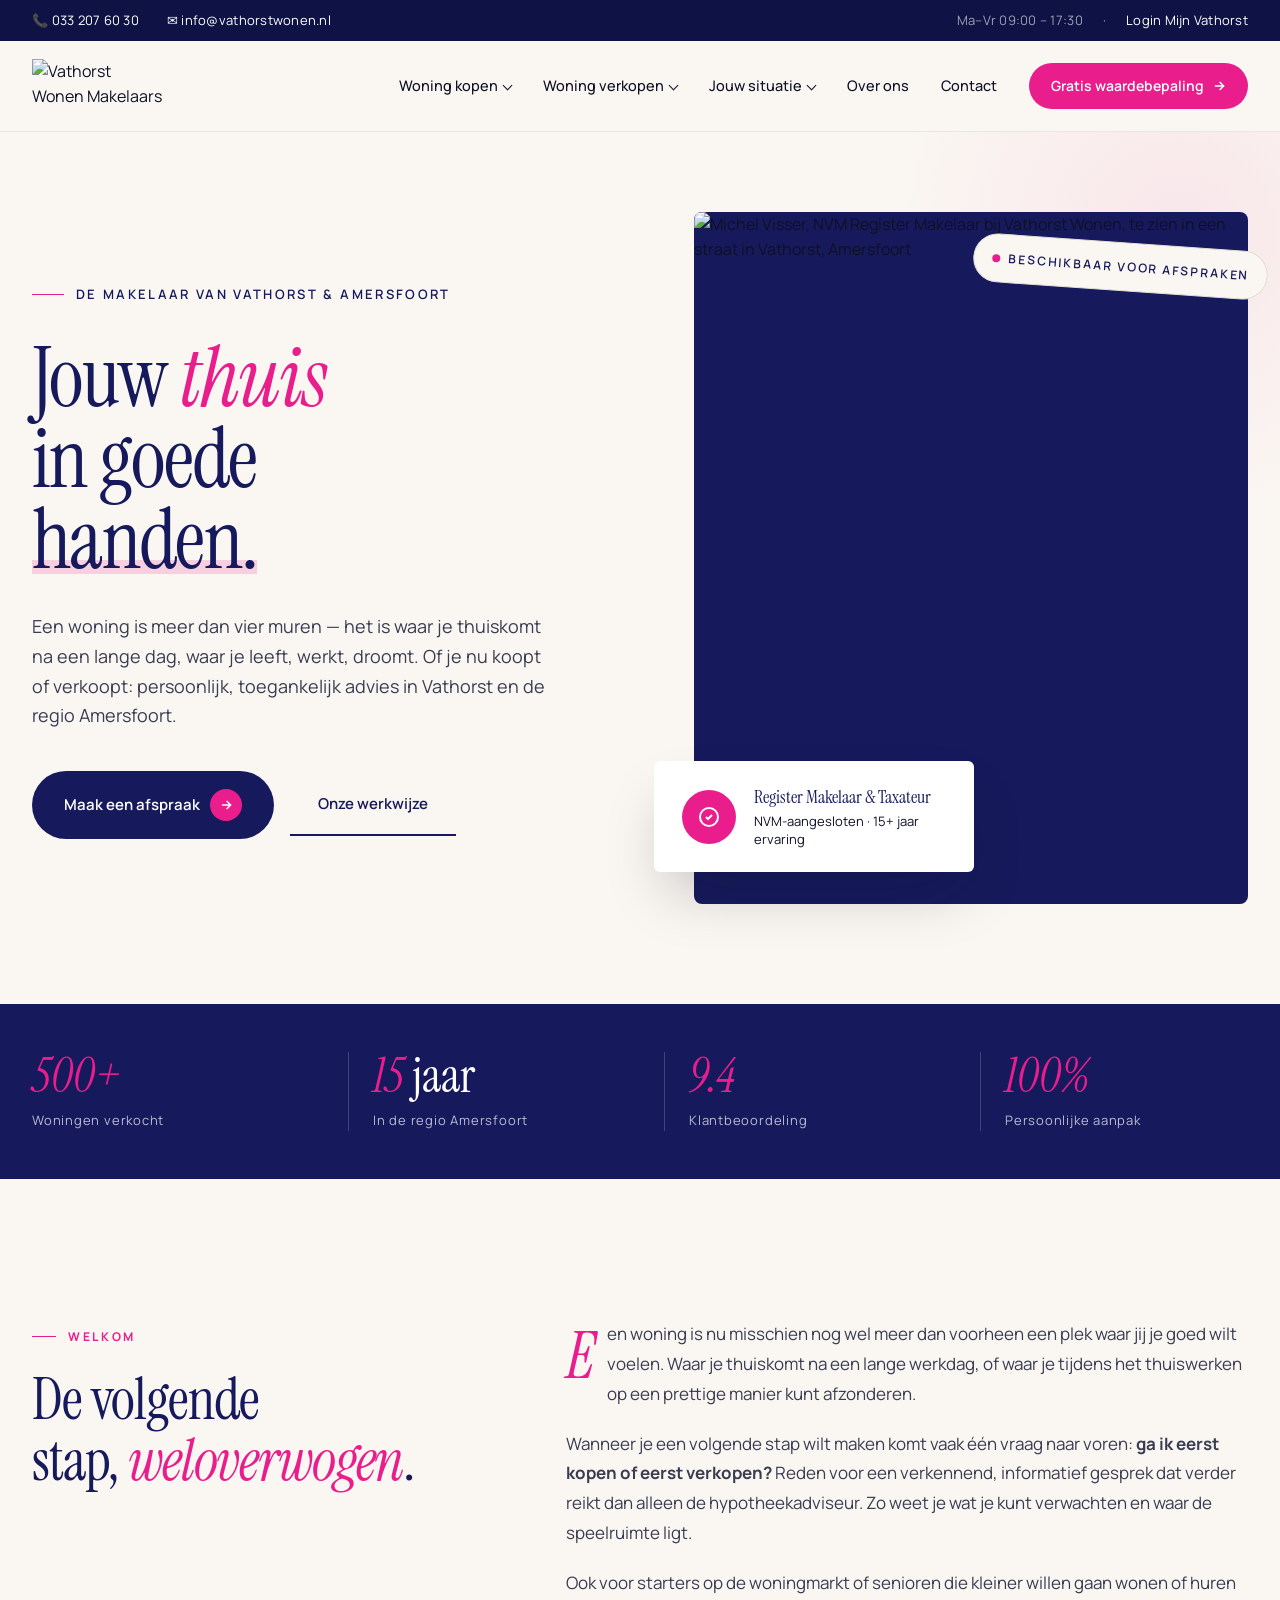
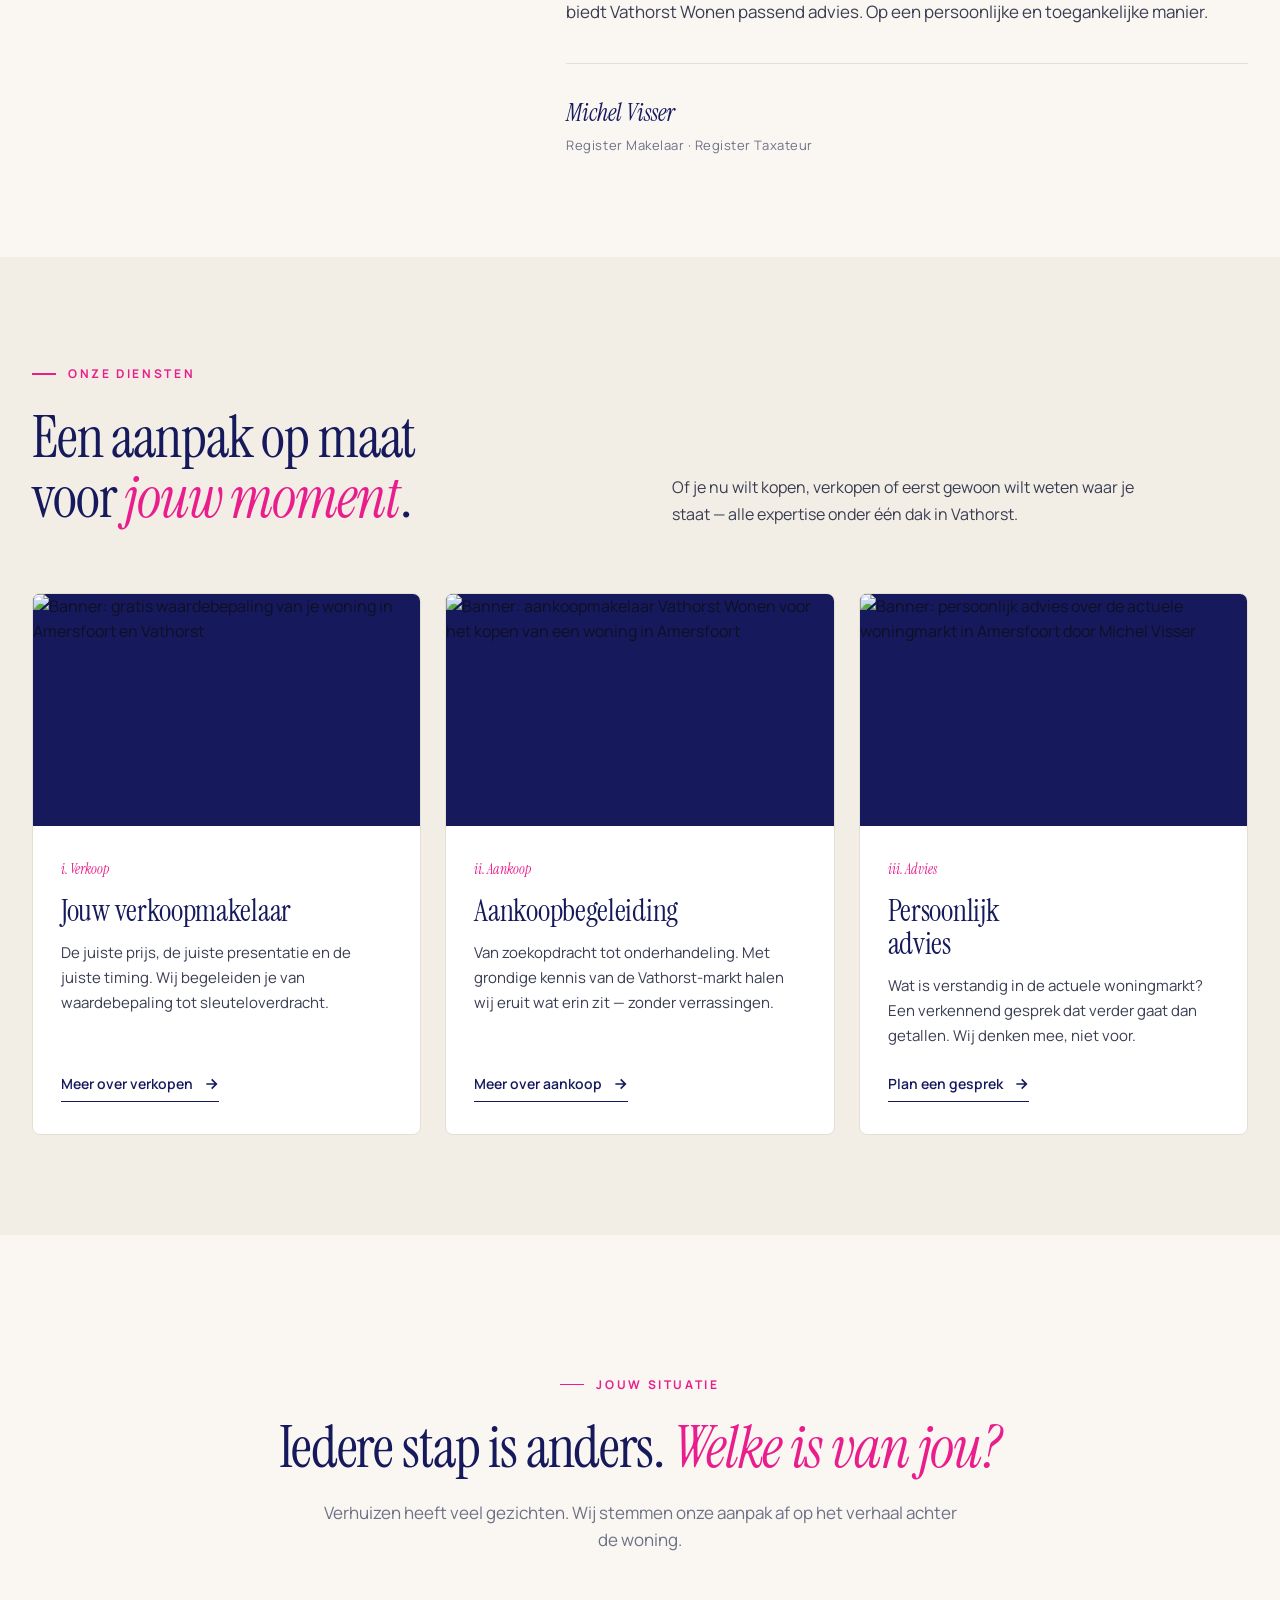
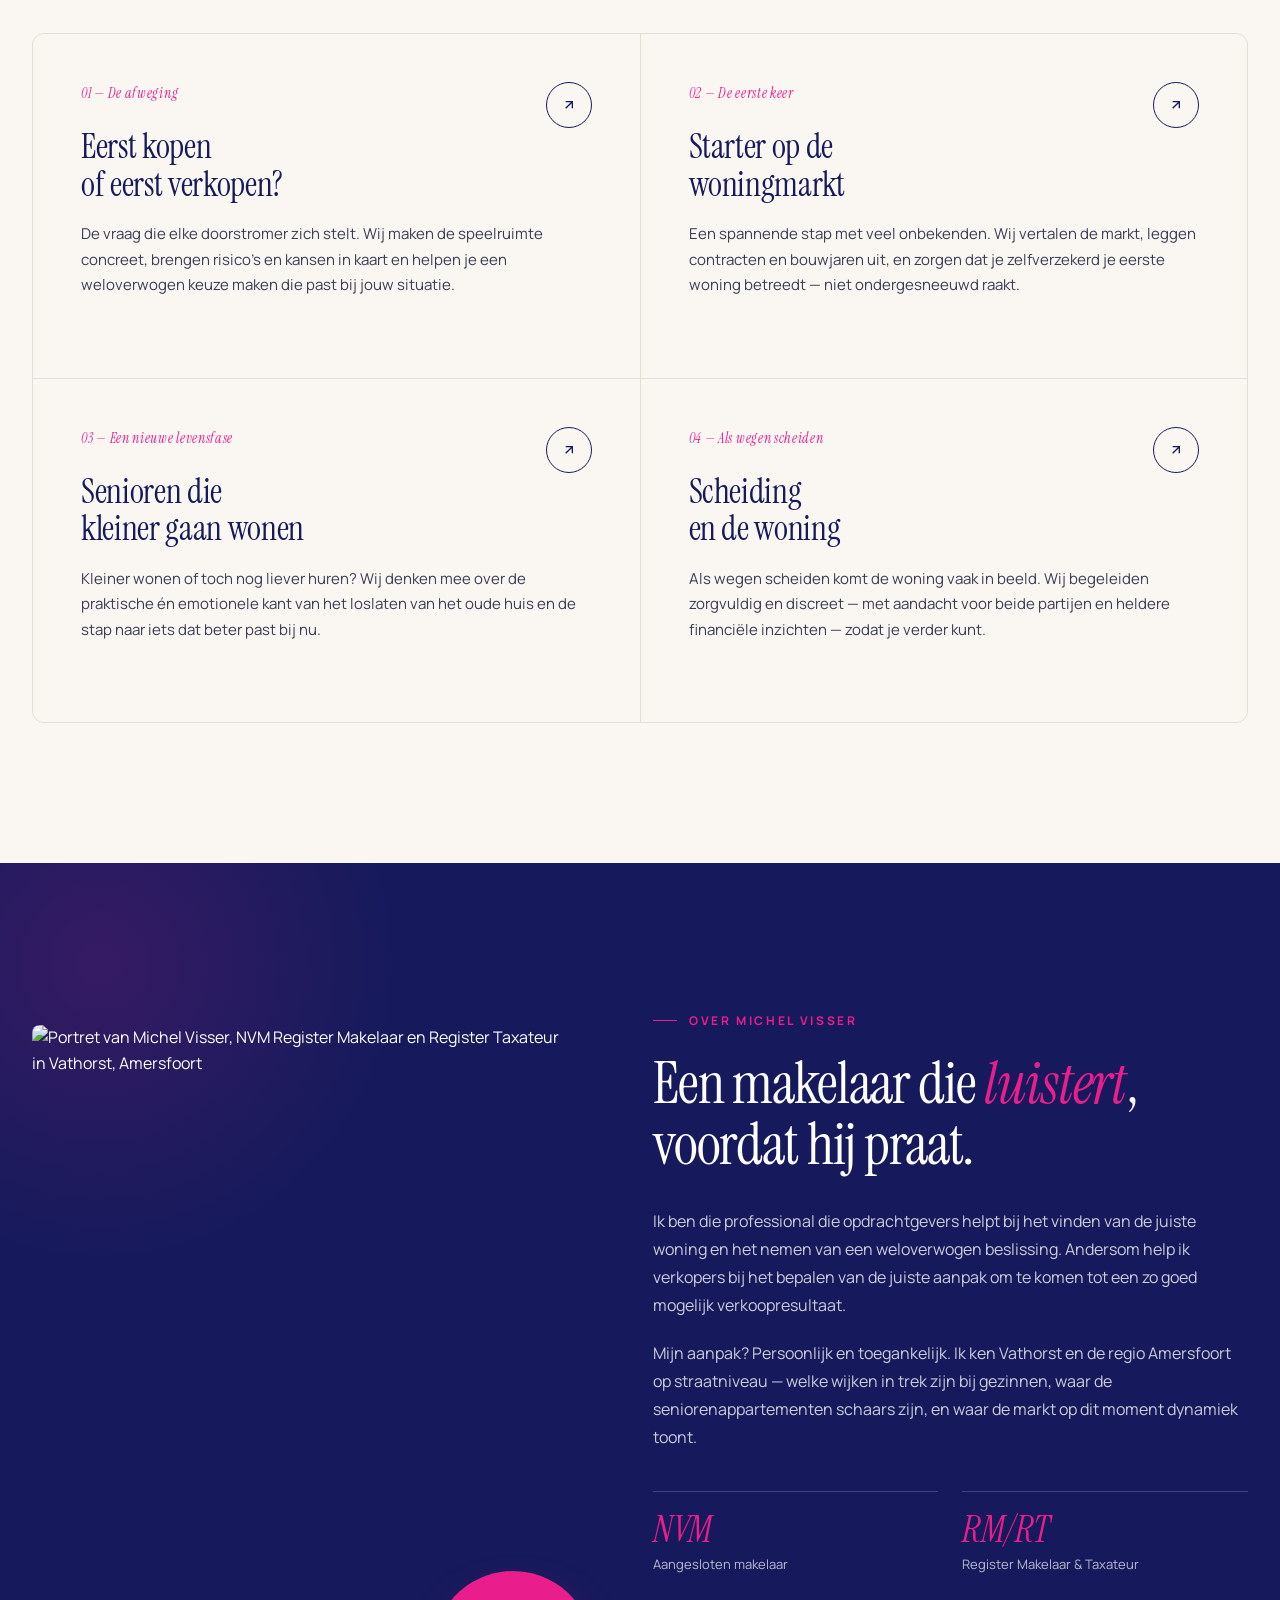
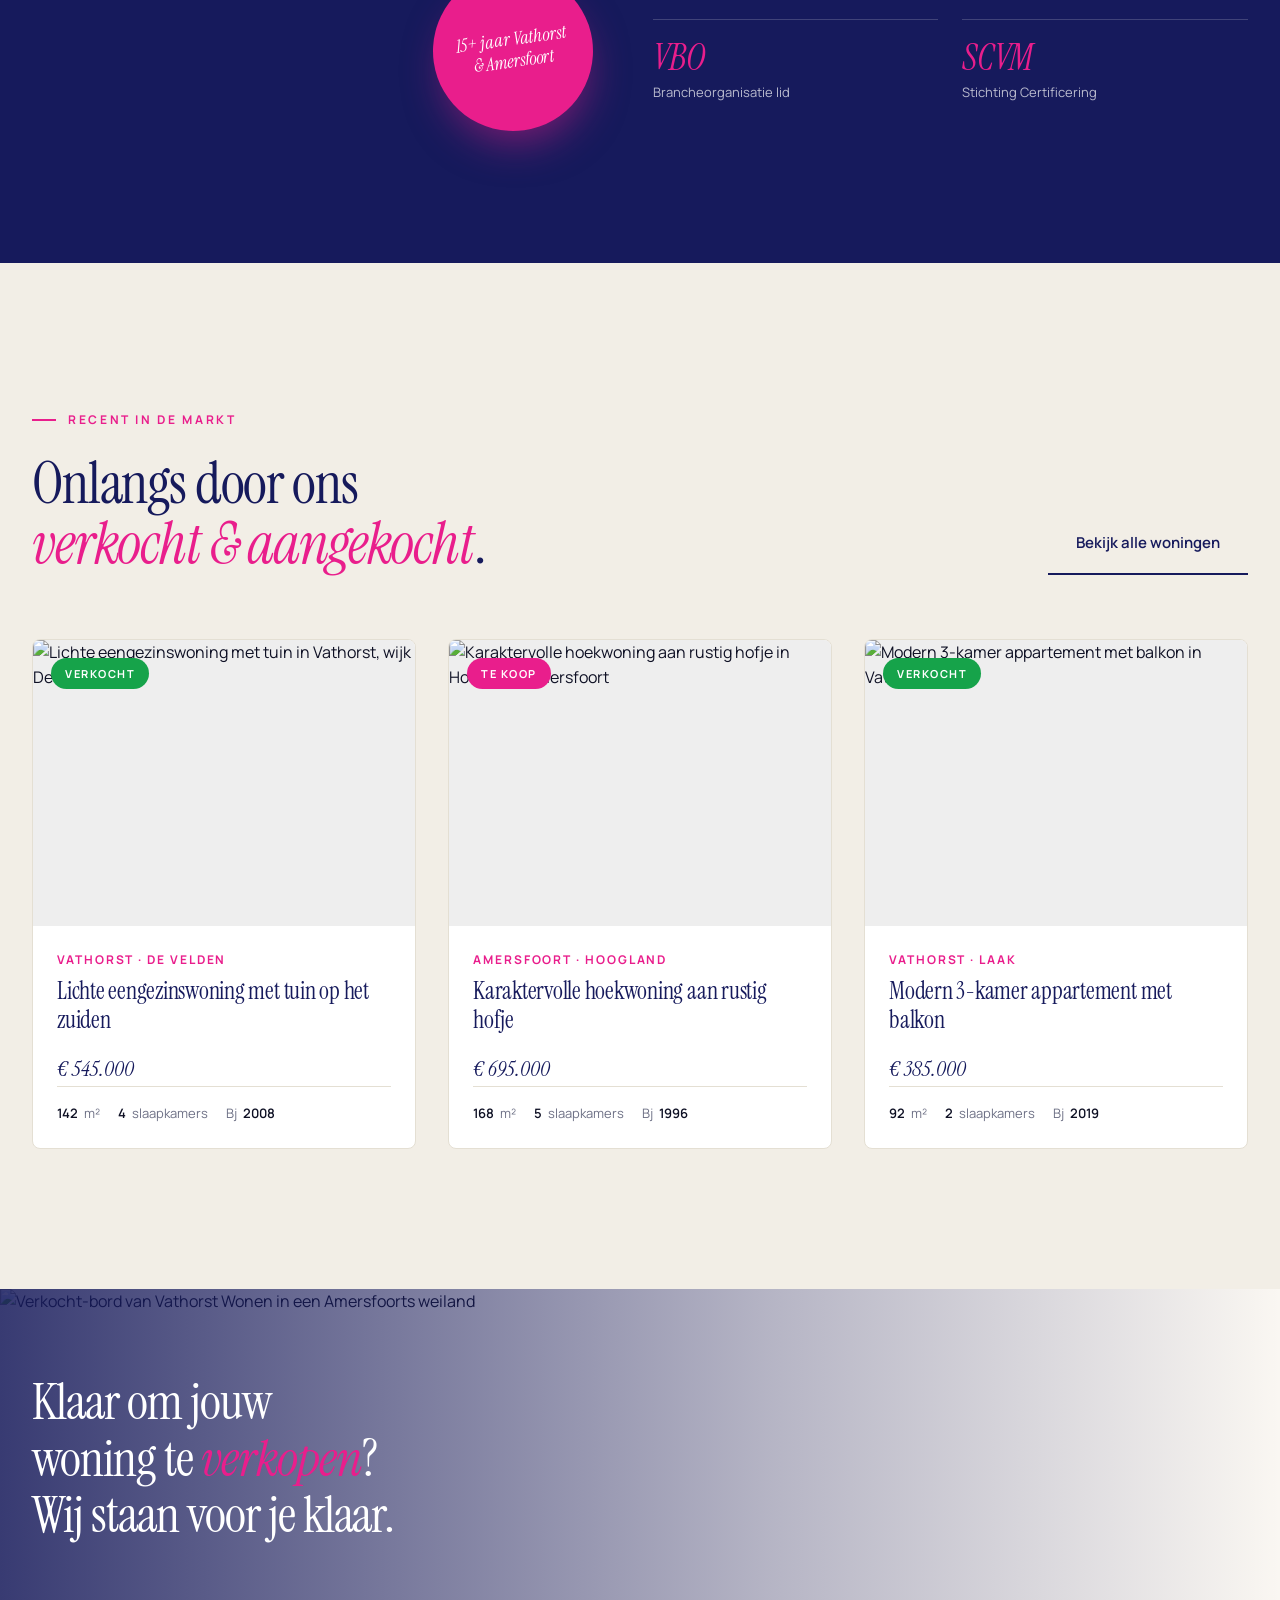
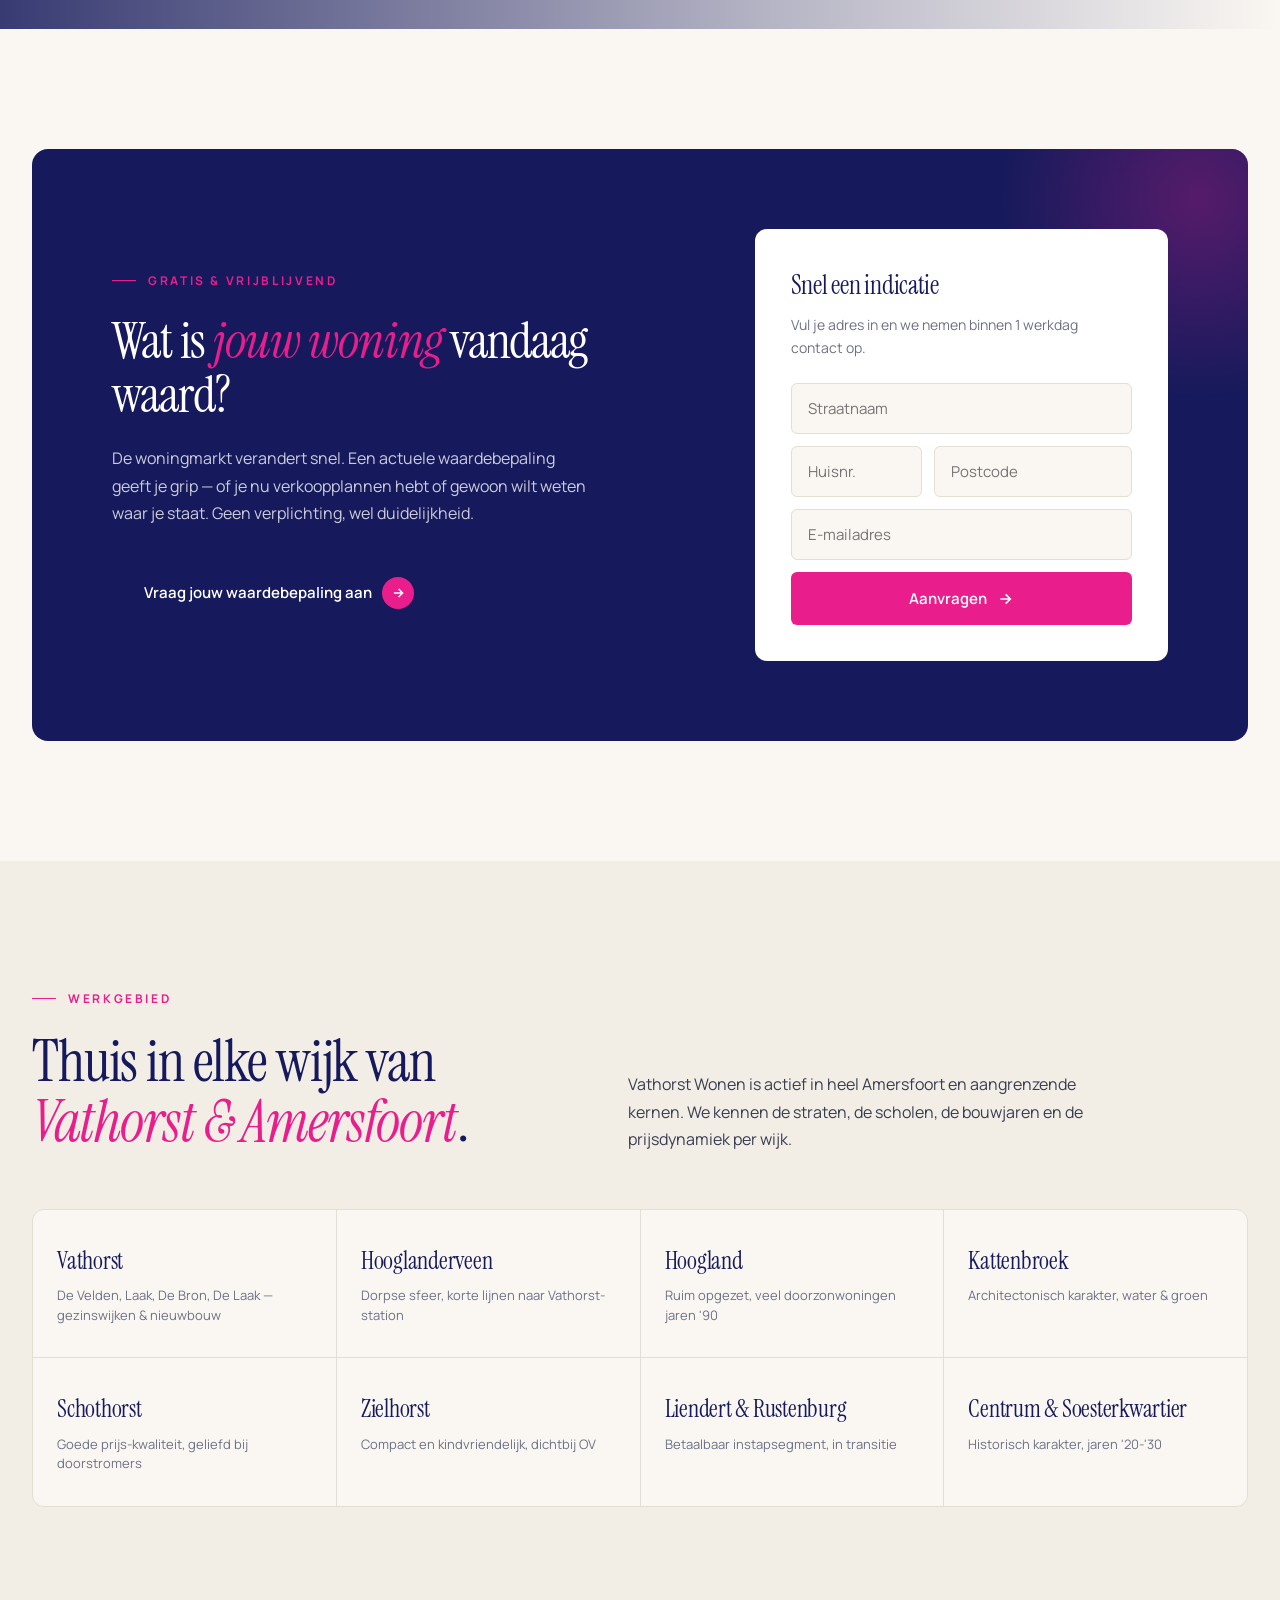
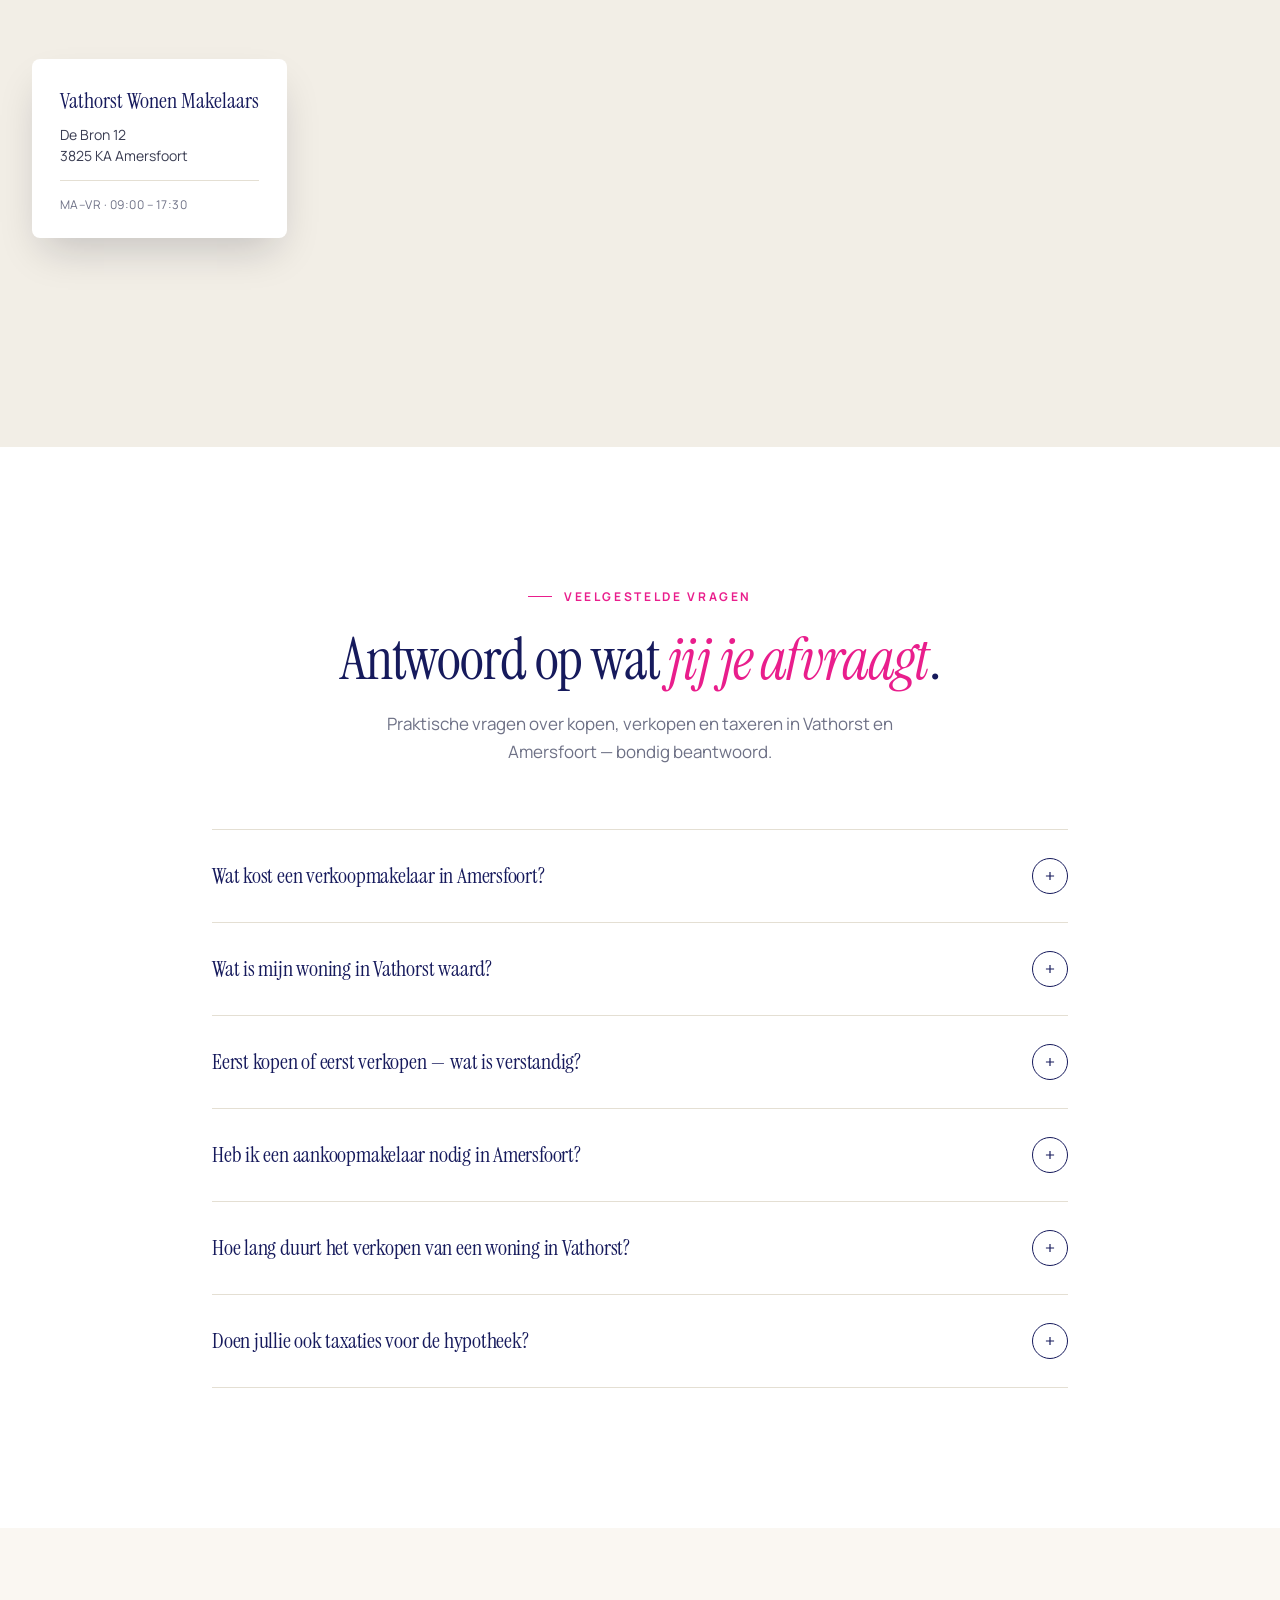
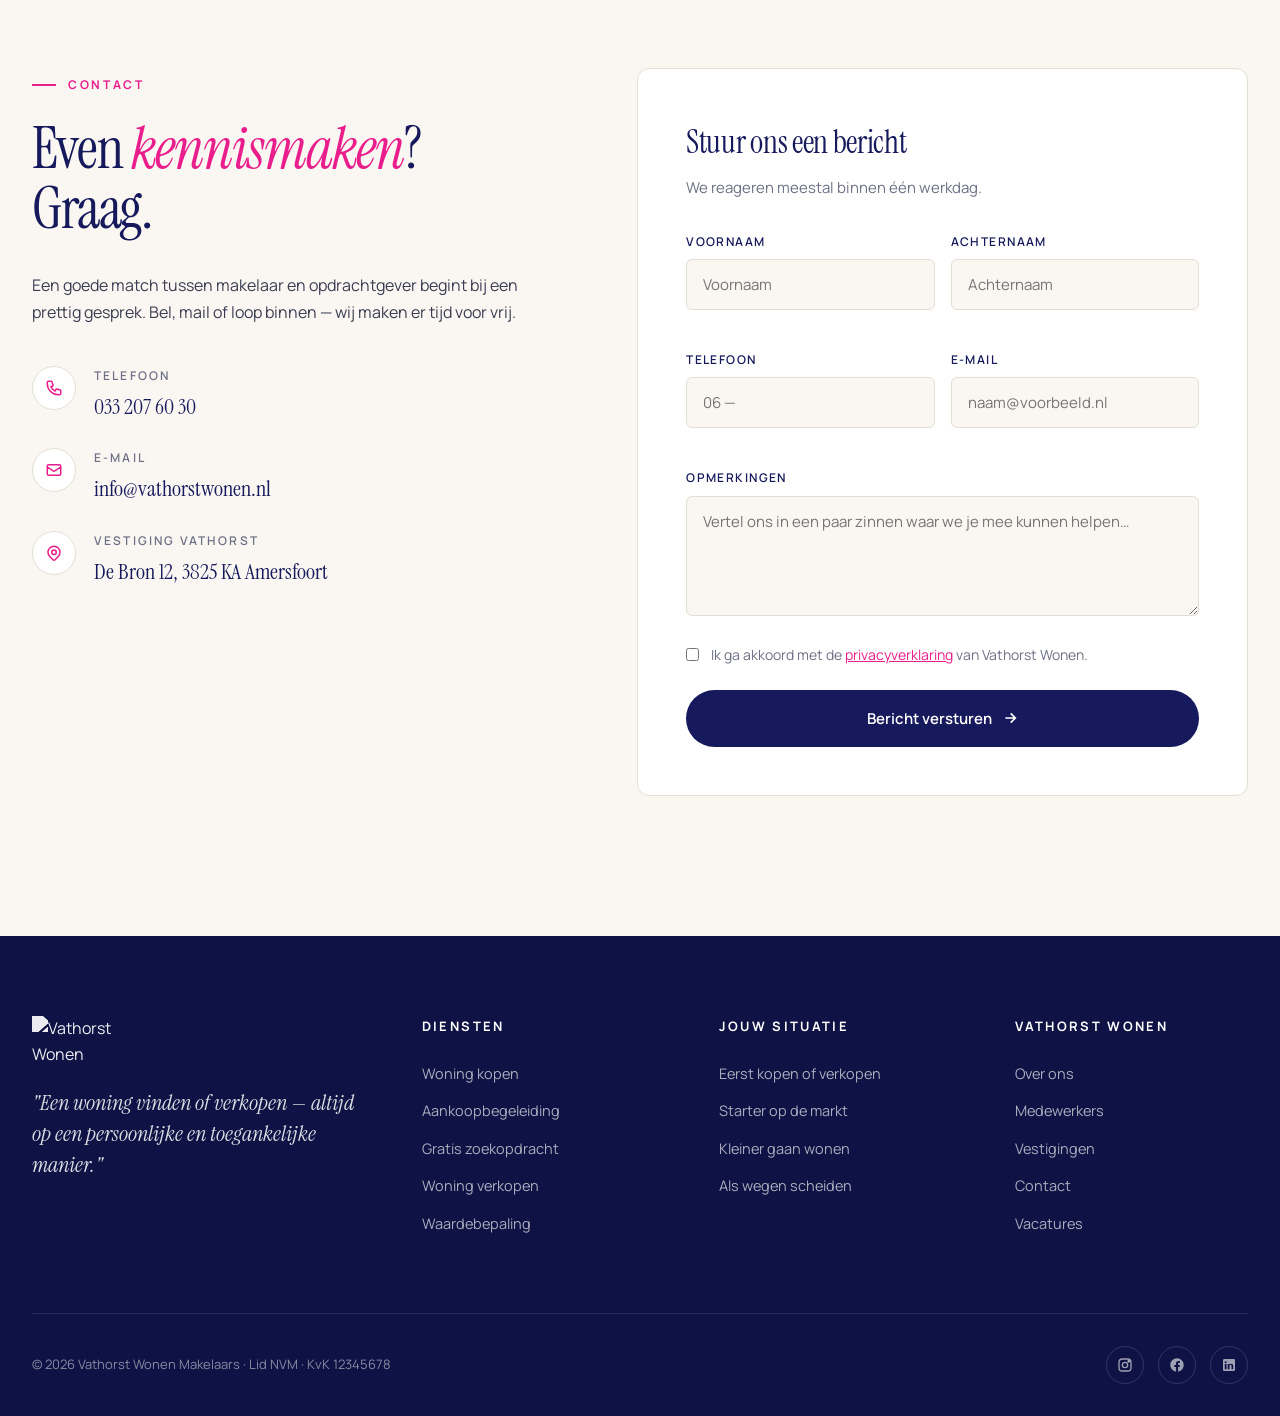
==== commit 6299f984: "Add files via upload" ====
--- a/index.html
+++ b/index.html
@@ -106,33 +106,17 @@
   max-width:1320px;margin:0 auto;padding:18px 32px;
   display:flex;align-items:center;justify-content:space-between;gap:40px;
 }
-.logo{display:flex;align-items:center;gap:12px;flex-shrink:0}
-.logo-mark{
-  width:46px;height:46px;
-  background:var(--navy);
-  border-radius:8px;
-  display:grid;place-items:center;
-  position:relative;
-}
-.logo-mark svg{width:28px;height:28px}
-.logo-text{
-  display:flex;flex-direction:column;line-height:1;
-}
-.logo-text-top{
-  font-family:'Instrument Serif',serif;
-  font-size:22px;
-  color:var(--navy);
-  letter-spacing:-0.01em;
-}
-.logo-text-top em{
-  color:var(--magenta);font-style:normal;font-weight:400;
-}
-.logo-text-bottom{
-  font-size:9px;
-  letter-spacing:0.32em;
-  color:var(--navy);
-  margin-top:4px;
-  font-weight:600;
+.logo{display:flex;align-items:center;flex-shrink:0;text-decoration:none}
+.logo-img{
+  height:54px;width:auto;
+  display:block;
+  transition:opacity .25s;
+}
+.logo:hover .logo-img{opacity:0.85}
+/* On the dark footer, the logo is on a navy background — white-on-white block + invert keeps brand recognisable */
+.logo-img--inverted{
+  filter:brightness(0) invert(1);
+  opacity:0.92;
 }
 
 .nav{display:flex;gap:32px;align-items:center}
@@ -816,10 +800,8 @@
   display:grid;grid-template-columns:1.4fr 1fr 1fr 1fr;gap:64px;
   margin-bottom:64px;
 }
-.footer-logo{display:flex;align-items:center;gap:12px;margin-bottom:24px}
-.footer-logo .logo-text-top{color:#fff}
-.footer-logo .logo-text-bottom{color:rgba(255,255,255,0.7)}
-.footer-logo .logo-mark{background:var(--magenta)}
+.footer-logo{display:flex;align-items:center;margin-bottom:24px}
+.footer-logo .logo-img{height:48px}
 .footer-tagline{
   font-family:'Instrument Serif',serif;
   font-size:22px;line-height:1.4;
@@ -1008,9 +990,8 @@
   .value-cta-box{padding:40px 24px}
   .footer-grid{grid-template-columns:1fr;gap:36px}
   .verkocht-band-content h3{font-size:28px}
-  .logo-text-top{font-size:18px}
-  .logo-text-bottom{font-size:8px;letter-spacing:0.24em}
   .intro-body p:first-child::first-letter{font-size:48px}
+  .logo-img{height:42px}
   .wijken-grid{grid-template-columns:1fr}
   .faq-q{font-size:18px;padding:20px 0;gap:16px}
   .faq-icon{width:32px;height:32px}
@@ -1049,17 +1030,8 @@
 <!-- ====== HEADER ====== -->
 <header class="header">
   <div class="header-inner">
-    <a href="#" class="logo" aria-label="Vathorst Wonen home">
-      <div class="logo-mark">
-        <svg viewBox="0 0 32 32" fill="none">
-          <path d="M5 14 L11 20 L13 14 L16 22 L19 14 L21 20 L27 14" stroke="#E91E8C" stroke-width="3" stroke-linecap="round" stroke-linejoin="round"/>
-          <circle cx="16" cy="9" r="3" fill="#fff"/>
-        </svg>
-      </div>
-      <div class="logo-text">
-        <span class="logo-text-top"><em>Vathorst</em> wonen</span>
-        <span class="logo-text-bottom">MAKELAARS</span>
-      </div>
+    <a href="/" class="logo" aria-label="Vathorst Wonen Makelaars - home">
+      <img src="images/logo.png" alt="Vathorst Wonen Makelaars" width="200" height="82" class="logo-img">
     </a>
 
     <nav class="nav" id="mainNav" aria-label="Hoofdnavigatie">
@@ -1615,16 +1587,7 @@
     <div class="footer-grid">
       <div>
         <div class="footer-logo">
-          <div class="logo-mark">
-            <svg viewBox="0 0 32 32" fill="none">
-              <path d="M5 14 L11 20 L13 14 L16 22 L19 14 L21 20 L27 14" stroke="#fff" stroke-width="3" stroke-linecap="round" stroke-linejoin="round"/>
-              <circle cx="16" cy="9" r="3" fill="#fff"/>
-            </svg>
-          </div>
-          <div class="logo-text">
-            <span class="logo-text-top"><em>Vathorst</em> wonen</span>
-            <span class="logo-text-bottom">MAKELAARS</span>
-          </div>
+          <img src="images/logo.png" alt="Vathorst Wonen Makelaars" width="200" height="82" class="logo-img logo-img--inverted">
         </div>
         <p class="footer-tagline">"Een woning vinden of verkopen — altijd op een persoonlijke en toegankelijke manier."</p>
       </div>
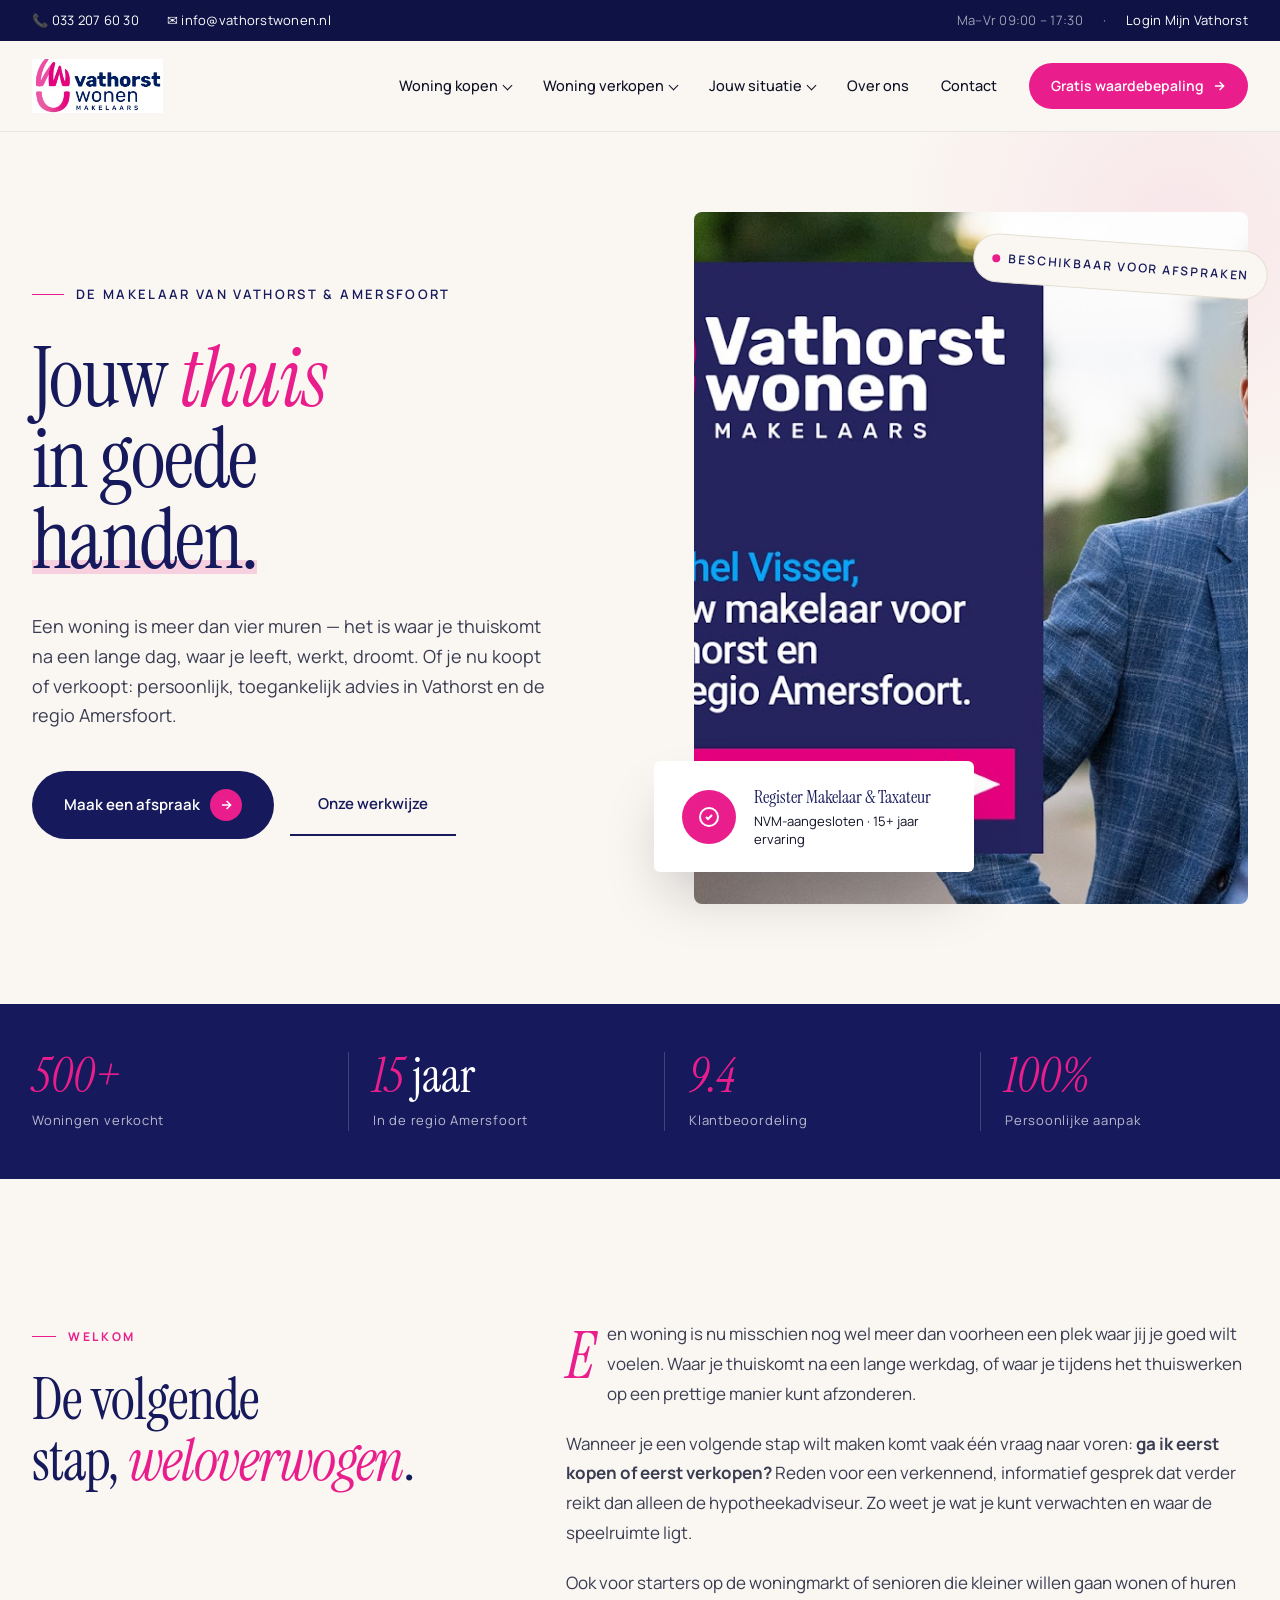
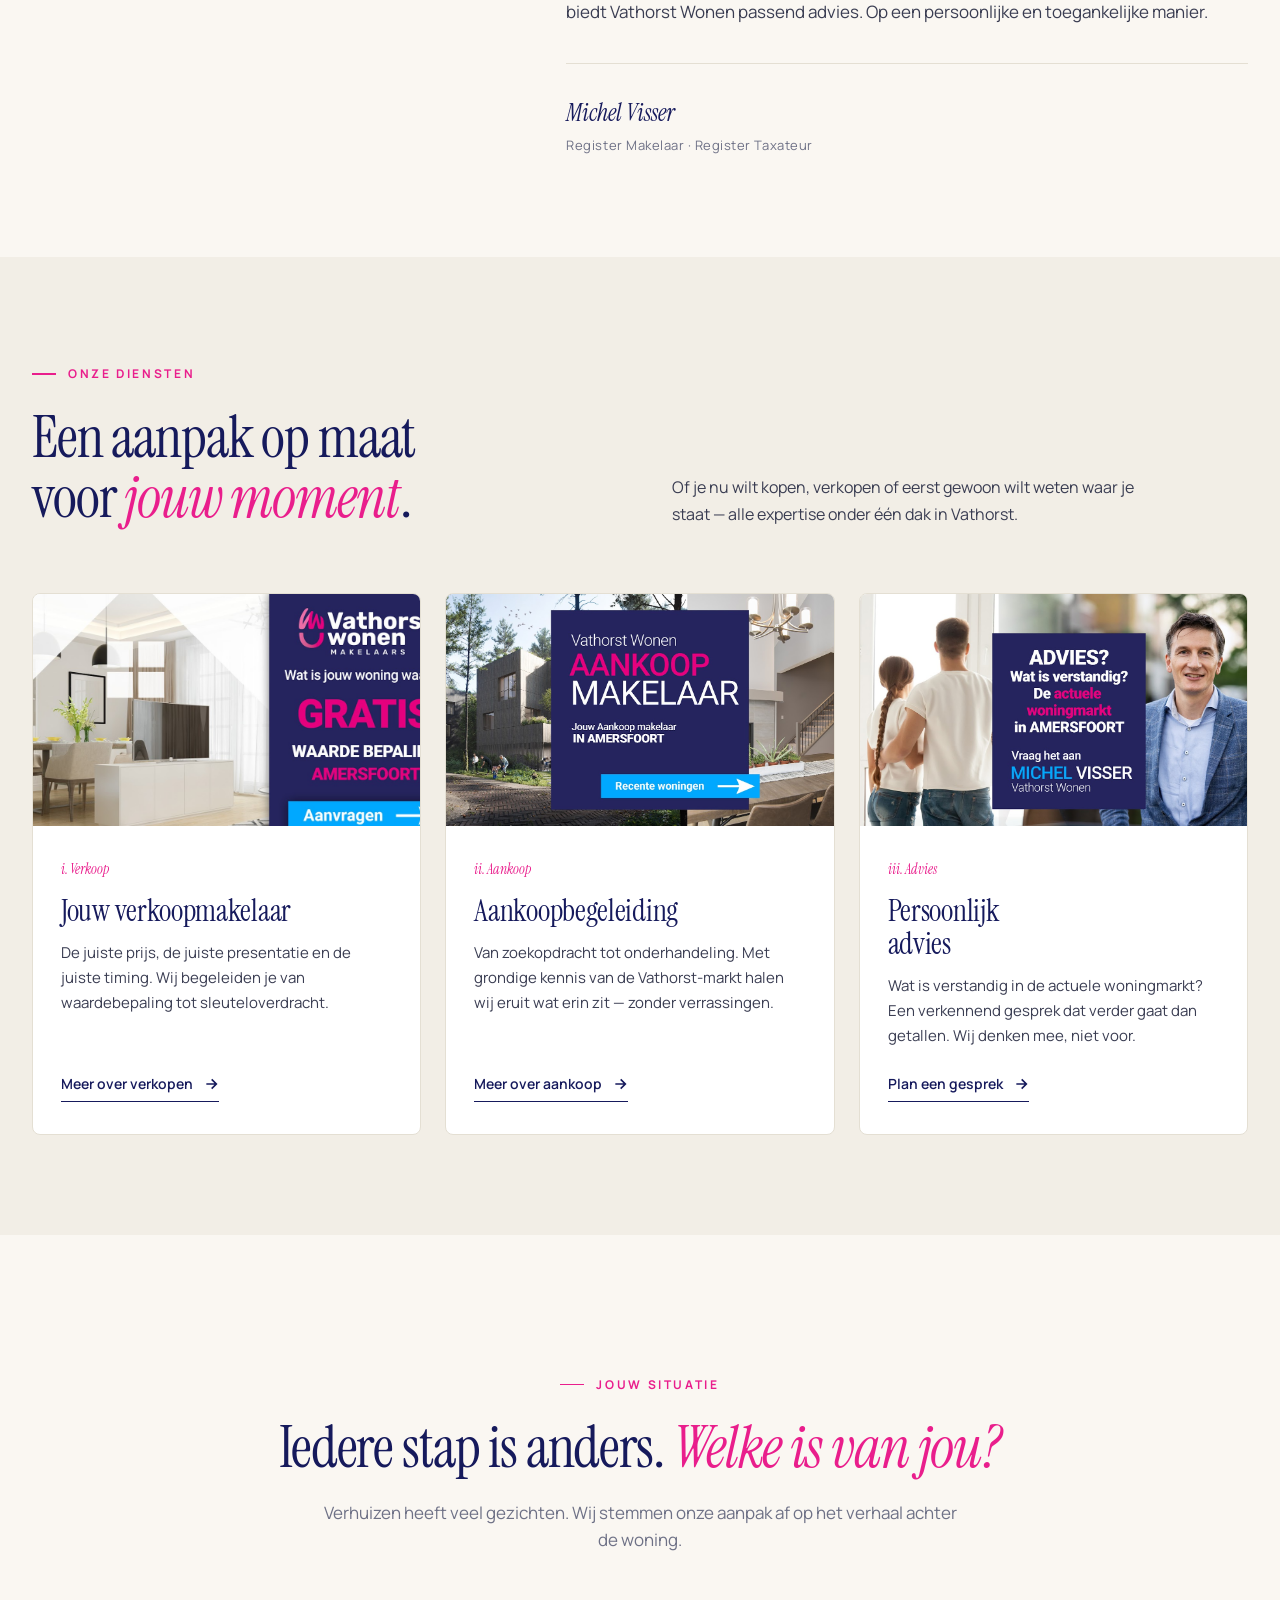
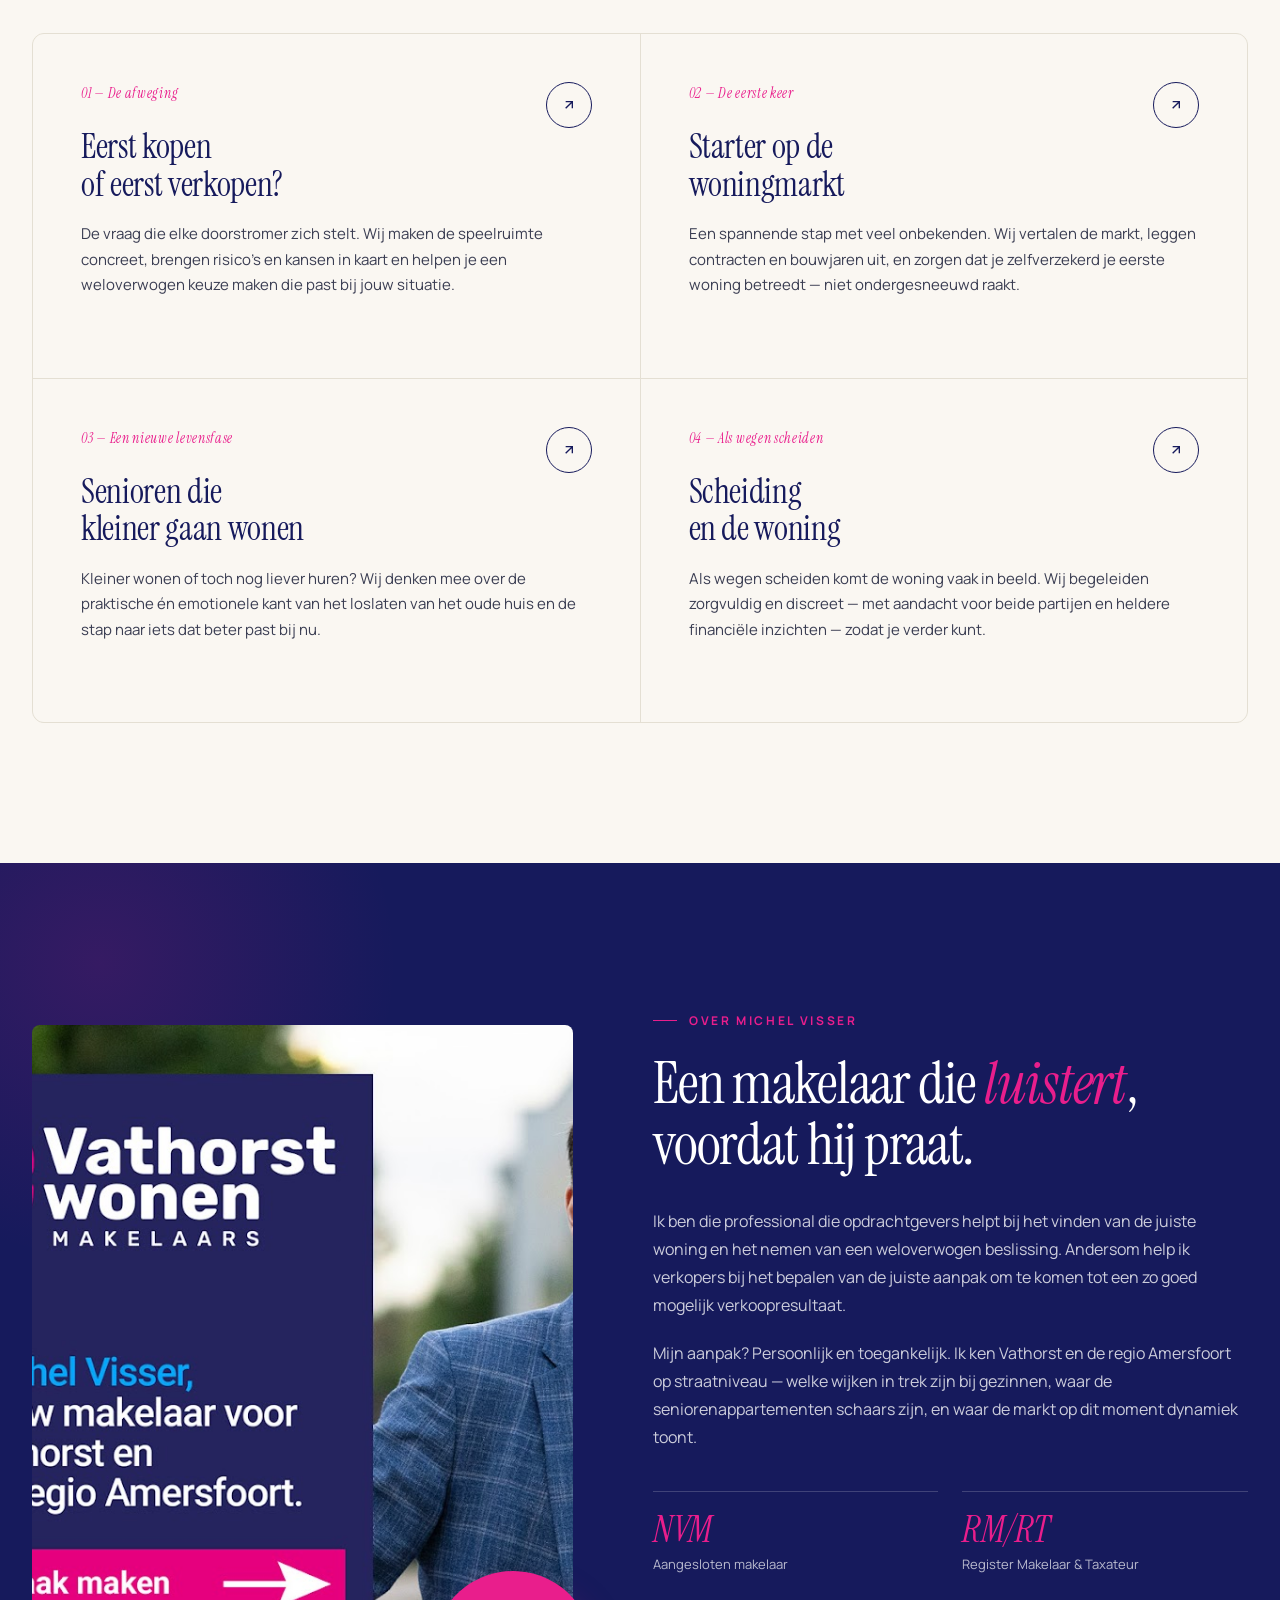
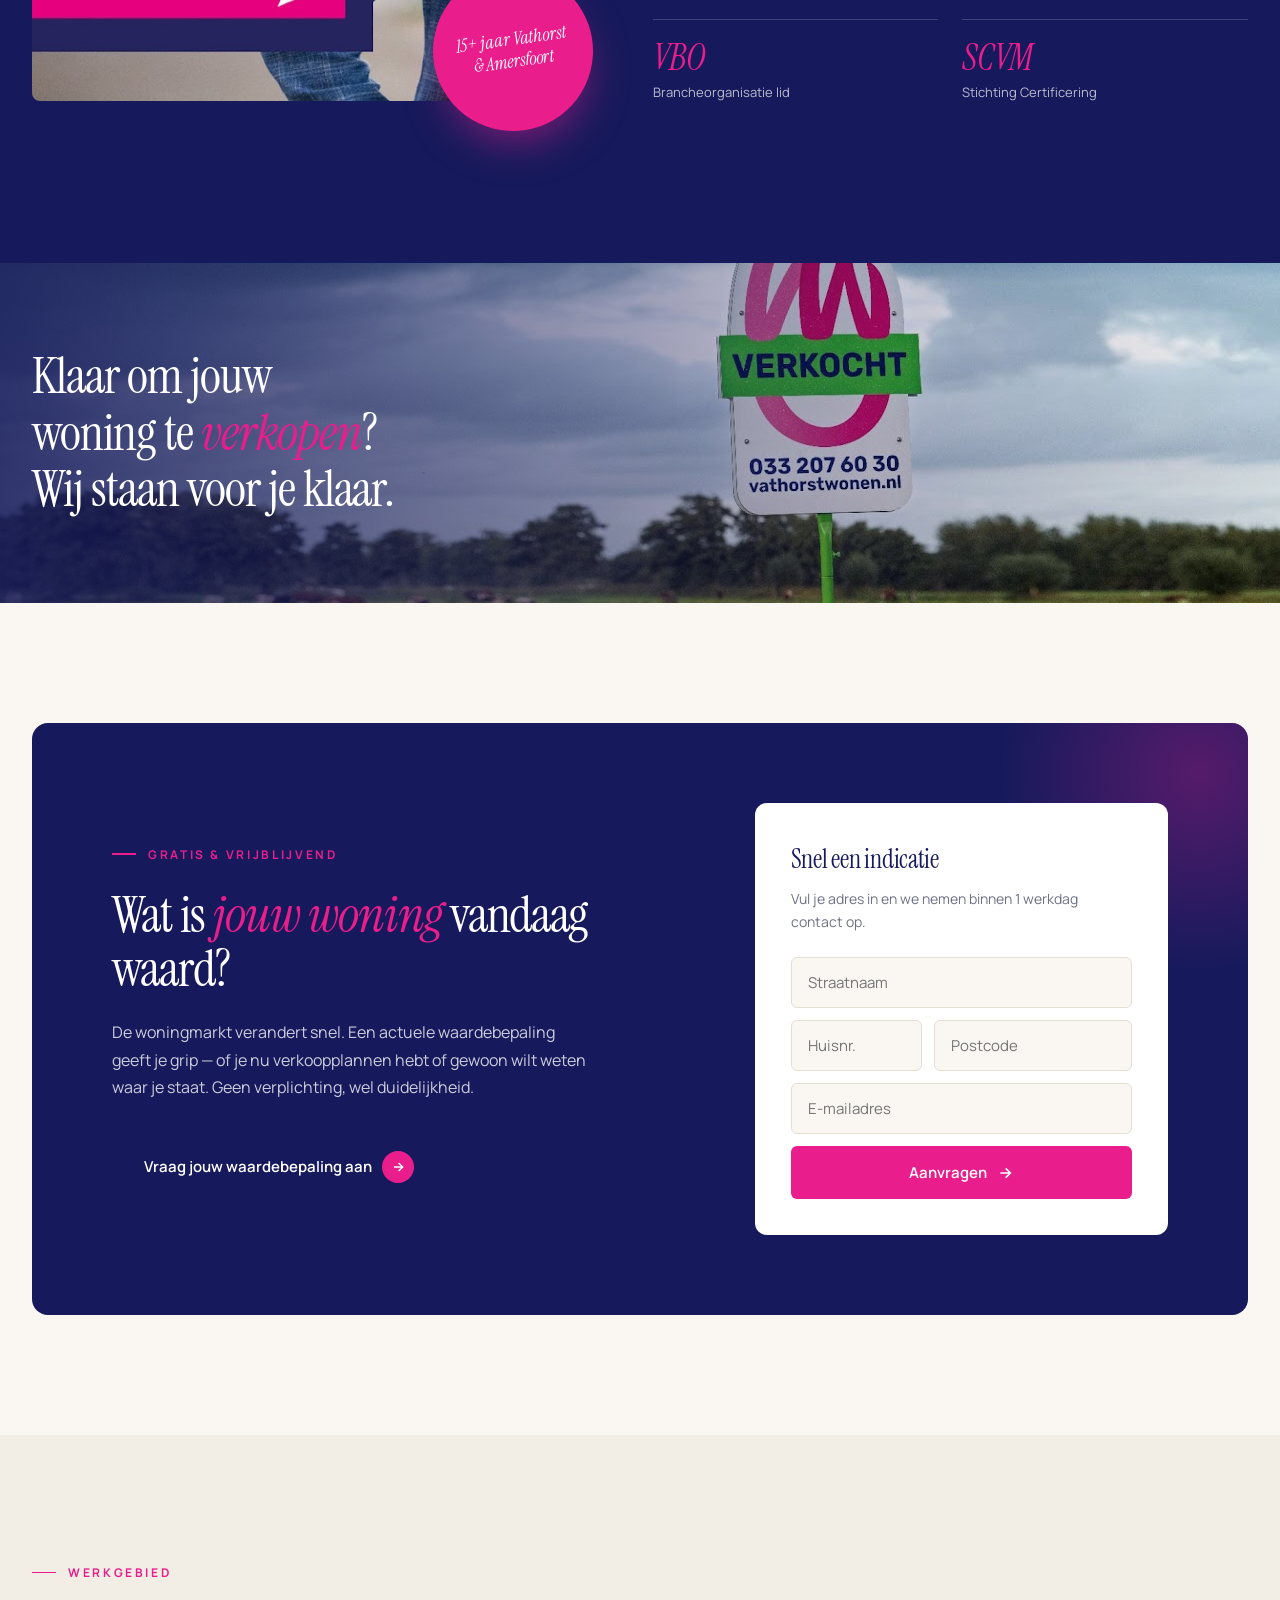
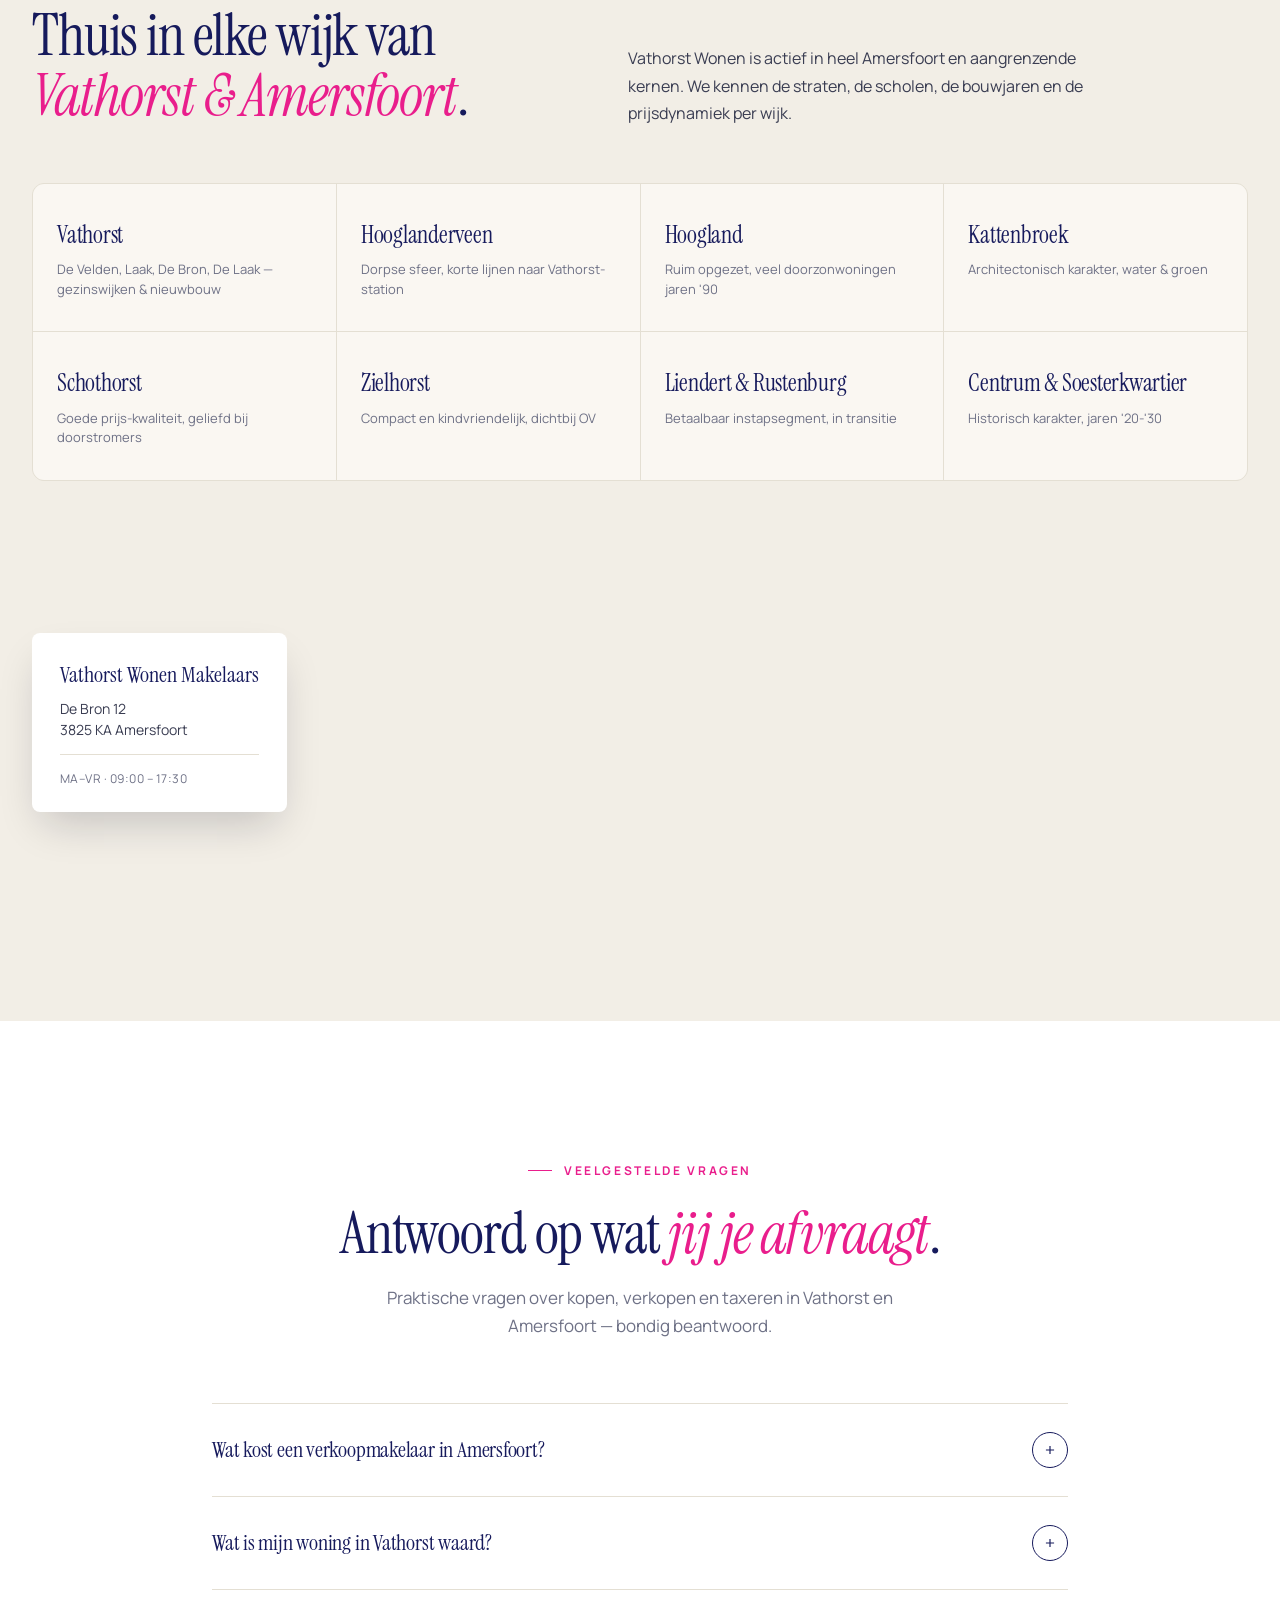
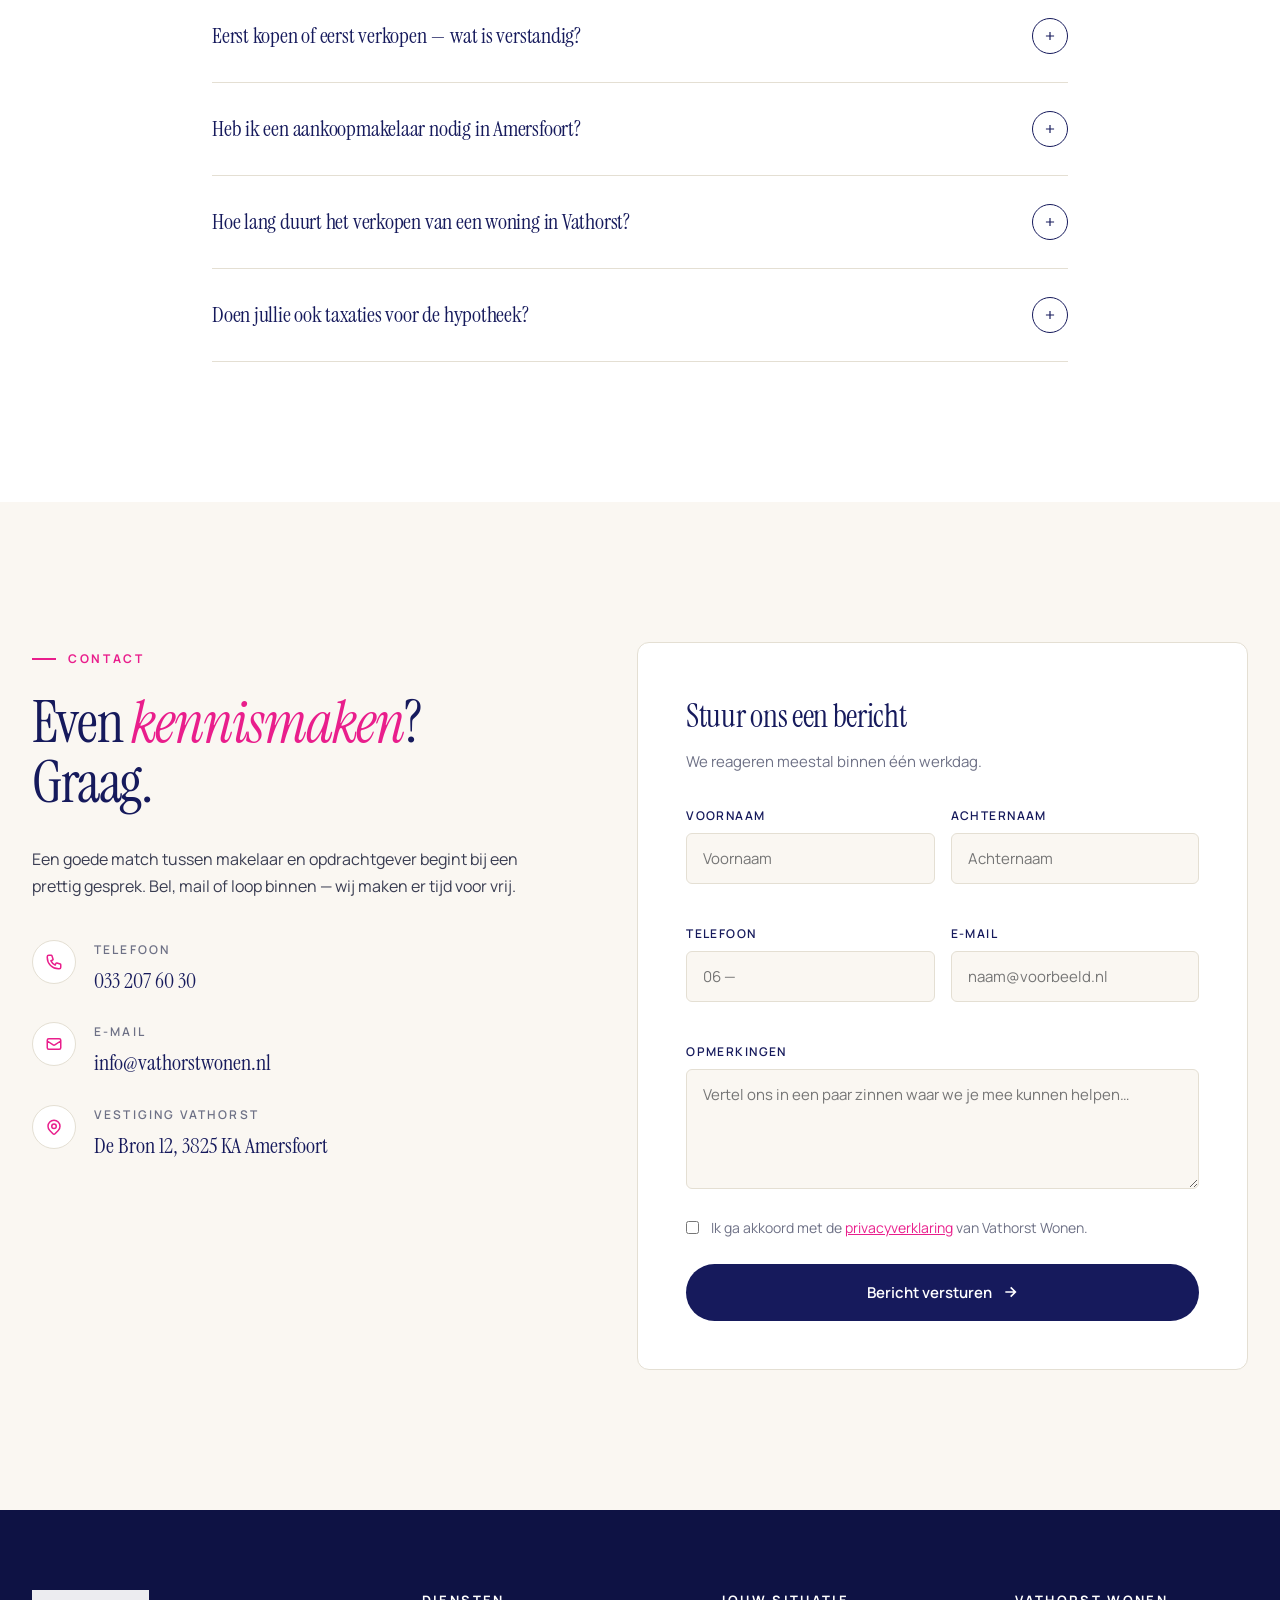
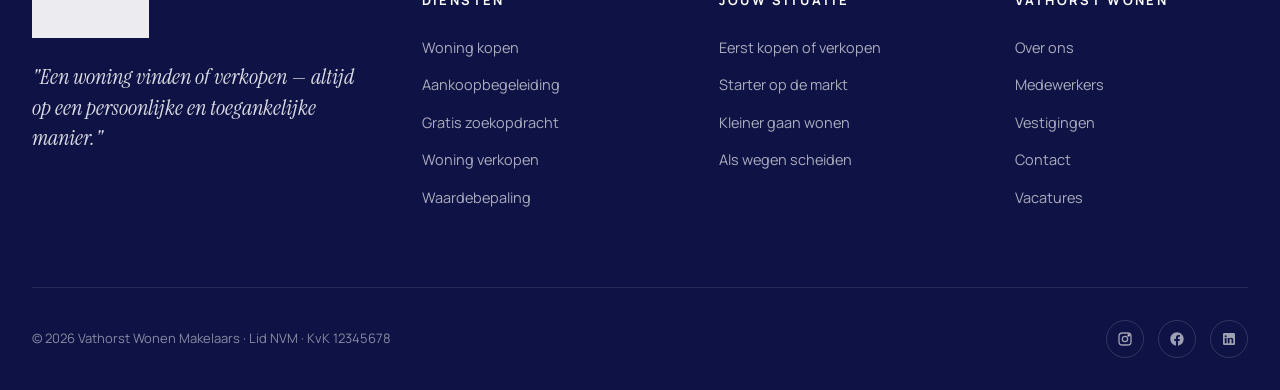
==== commit 444bdbfa: "Add files via upload" ====
--- a/index.html
+++ b/index.html
@@ -47,968 +47,7 @@
 <link rel="preconnect" href="https://fonts.gstatic.com" crossorigin>
 <link href="https://fonts.googleapis.com/css2?family=Instrument+Serif:ital@0;1&family=Manrope:wght@300;400;500;600;700;800&display=swap" rel="stylesheet">
 
-<style>
-:root{
-  --navy:#161A5C;
-  --navy-deep:#0E1244;
-  --navy-soft:#262B7A;
-  --magenta:#E91E8C;
-  --magenta-deep:#C5106F;
-  --skyblue:#1FA9E0;
-  --cream:#FAF7F2;
-  --paper:#F2EEE6;
-  --ink:#0E1024;
-  --muted:#6E7186;
-  --line:#E4DFD3;
-}
-
-*{box-sizing:border-box;margin:0;padding:0}
-html{scroll-behavior:smooth}
-body{
-  font-family:'Manrope',-apple-system,sans-serif;
-  font-size:16px;
-  line-height:1.6;
-  color:var(--ink);
-  background:var(--cream);
-  -webkit-font-smoothing:antialiased;
-  overflow-x:hidden;
-}
-img{display:block;max-width:100%;height:auto}
-a{color:inherit;text-decoration:none}
-.serif{font-family:'Instrument Serif',serif;font-weight:400;letter-spacing:-0.01em}
-
-/* ============== UTILITY BAR ============== */
-.utility{
-  background:var(--navy-deep);
-  color:#fff;
-  font-size:13px;
-  letter-spacing:0.02em;
-  padding:10px 0;
-}
-.utility-inner{
-  max-width:1320px;margin:0 auto;padding:0 32px;
-  display:flex;justify-content:space-between;align-items:center;
-}
-.utility-left{display:flex;gap:28px;flex-wrap:wrap}
-.utility a:hover{color:var(--magenta)}
-.utility-right{display:flex;gap:20px;align-items:center}
-.utility-right span{opacity:0.6}
-
-/* ============== HEADER ============== */
-.header{
-  position:sticky;top:0;z-index:100;
-  background:rgba(250,247,242,0.92);
-  backdrop-filter:blur(14px);
-  -webkit-backdrop-filter:blur(14px);
-  border-bottom:1px solid rgba(22,26,92,0.08);
-}
-.header-inner{
-  max-width:1320px;margin:0 auto;padding:18px 32px;
-  display:flex;align-items:center;justify-content:space-between;gap:40px;
-}
-.logo{display:flex;align-items:center;flex-shrink:0;text-decoration:none}
-.logo-img{
-  height:54px;width:auto;
-  display:block;
-  transition:opacity .25s;
-}
-.logo:hover .logo-img{opacity:0.85}
-/* On the dark footer, the logo is on a navy background — white-on-white block + invert keeps brand recognisable */
-.logo-img--inverted{
-  filter:brightness(0) invert(1);
-  opacity:0.92;
-}
-
-.nav{display:flex;gap:32px;align-items:center}
-.nav-item{
-  position:relative;
-  font-size:14.5px;
-  font-weight:500;
-  color:var(--ink);
-  cursor:pointer;
-  padding:8px 0;
-  transition:color .2s;
-}
-.nav-item:hover{color:var(--magenta)}
-.nav-item.has-dropdown::after{
-  content:'';display:inline-block;width:6px;height:6px;
-  border-right:1.5px solid currentColor;border-bottom:1.5px solid currentColor;
-  transform:rotate(45deg);margin-left:6px;margin-bottom:2px;
-}
-.nav-cta{
-  background:var(--magenta);color:#fff;
-  padding:12px 22px;border-radius:999px;
-  font-weight:600;font-size:14px;
-  transition:all .2s;
-  display:inline-flex;align-items:center;gap:8px;
-}
-.nav-cta:hover{background:var(--magenta-deep);transform:translateY(-1px)}
-.nav-cta svg{width:14px;height:14px}
-
-.menu-toggle{display:none;background:none;border:none;cursor:pointer;padding:10px;width:48px;height:48px;z-index:101}
-.menu-toggle span{display:block;width:24px;height:2px;background:var(--ink);margin:5px auto;transition:.3s;transform-origin:center}
-.menu-toggle[aria-expanded="true"] span:nth-child(1){transform:translateY(7px) rotate(45deg)}
-.menu-toggle[aria-expanded="true"] span:nth-child(2){opacity:0}
-.menu-toggle[aria-expanded="true"] span:nth-child(3){transform:translateY(-7px) rotate(-45deg)}
-
-/* ============== HERO ============== */
-.hero{
-  position:relative;
-  padding:80px 0 100px;
-  overflow:hidden;
-}
-.hero::before{
-  content:'';position:absolute;
-  top:-200px;right:-200px;width:600px;height:600px;
-  background:radial-gradient(circle,rgba(233,30,140,0.08),transparent 70%);
-  border-radius:50%;
-  z-index:0;
-}
-.hero-inner{
-  max-width:1320px;margin:0 auto;padding:0 32px;
-  display:grid;grid-template-columns:1.05fr 1fr;gap:80px;
-  align-items:center;position:relative;z-index:1;
-}
-.hero-eyebrow{
-  display:inline-flex;align-items:center;gap:12px;
-  font-size:13px;letter-spacing:0.18em;text-transform:uppercase;
-  color:var(--navy);font-weight:600;
-  margin-bottom:32px;
-}
-.hero-eyebrow::before{
-  content:'';display:block;width:32px;height:1.5px;background:var(--magenta);
-}
-.hero h1{
-  font-family:'Instrument Serif',serif;
-  font-size:clamp(48px,6.6vw,96px);
-  font-weight:400;
-  line-height:0.96;
-  letter-spacing:-0.02em;
-  color:var(--navy);
-  margin-bottom:32px;
-}
-.hero h1 em{
-  font-style:italic;
-  color:var(--magenta);
-}
-.hero h1 .accent{
-  position:relative;display:inline-block;
-}
-.hero h1 .accent::after{
-  content:'';position:absolute;left:0;right:0;bottom:6px;height:14px;
-  background:rgba(233,30,140,0.18);z-index:-1;
-}
-.hero p.lead{
-  font-size:18px;
-  line-height:1.65;
-  color:#3A3D52;
-  max-width:520px;
-  margin-bottom:40px;
-}
-.hero-actions{display:flex;gap:16px;flex-wrap:wrap;align-items:center}
-.btn-primary{
-  background:var(--navy);color:#fff;
-  padding:18px 32px;border-radius:999px;
-  font-weight:600;font-size:15px;
-  display:inline-flex;align-items:center;gap:10px;
-  transition:all .25s;border:none;cursor:pointer;
-}
-.btn-primary:hover{background:var(--magenta);transform:translateY(-2px);box-shadow:0 12px 32px -8px rgba(233,30,140,0.4)}
-.btn-secondary{
-  padding:18px 28px;
-  font-weight:600;font-size:15px;
-  color:var(--navy);
-  display:inline-flex;align-items:center;gap:10px;
-  border-bottom:2px solid var(--navy);
-  transition:all .25s;
-}
-.btn-secondary:hover{color:var(--magenta);border-color:var(--magenta)}
-.btn-arrow{
-  display:inline-grid;place-items:center;
-  width:32px;height:32px;border-radius:50%;
-  background:var(--magenta);
-  transition:transform .25s;
-}
-.btn-primary:hover .btn-arrow{transform:translateX(4px)}
-.btn-arrow svg{width:14px;height:14px;color:#fff}
-
-.hero-visual{
-  position:relative;
-  aspect-ratio:4/5;
-}
-.hero-img{
-  position:absolute;inset:0;
-  border-radius:8px;
-  overflow:hidden;
-  background:var(--navy);
-}
-.hero-img img{
-  width:100%;height:100%;object-fit:cover;
-}
-.hero-card{
-  position:absolute;
-  bottom:32px;left:-40px;
-  background:#fff;
-  padding:24px 28px;
-  border-radius:6px;
-  box-shadow:0 30px 60px -15px rgba(14,16,36,0.25);
-  display:flex;align-items:center;gap:18px;
-  max-width:320px;
-}
-.hero-card-mark{
-  width:54px;height:54px;flex-shrink:0;
-  background:var(--magenta);border-radius:50%;
-  display:grid;place-items:center;
-}
-.hero-card-mark svg{width:24px;height:24px;color:#fff}
-.hero-card-text{font-size:13px;line-height:1.4;color:var(--ink)}
-.hero-card-text strong{display:block;font-family:'Instrument Serif',serif;font-size:18px;color:var(--navy);font-weight:400;margin-bottom:2px}
-
-.hero-tag{
-  position:absolute;
-  top:30px;right:-20px;
-  background:var(--cream);
-  border:1px solid var(--line);
-  padding:14px 18px;
-  border-radius:999px;
-  font-size:12px;
-  letter-spacing:0.16em;
-  text-transform:uppercase;
-  color:var(--navy);
-  font-weight:600;
-  transform:rotate(4deg);
-  display:flex;align-items:center;gap:8px;
-}
-.hero-tag::before{
-  content:'';width:8px;height:8px;border-radius:50%;background:var(--magenta);
-  animation:pulse 2s infinite;
-}
-@keyframes pulse{
-  0%,100%{opacity:1;transform:scale(1)}
-  50%{opacity:.6;transform:scale(1.3)}
-}
-
-/* ============== TRUST STRIP ============== */
-.trust{
-  background:var(--navy);
-  color:#fff;
-  padding:48px 0;
-}
-.trust-inner{
-  max-width:1320px;margin:0 auto;padding:0 32px;
-  display:grid;grid-template-columns:repeat(4,1fr);gap:48px;
-}
-.trust-item{
-  display:flex;flex-direction:column;gap:6px;
-  padding-left:24px;
-  border-left:1px solid rgba(255,255,255,0.18);
-}
-.trust-item:first-child{border-left:none;padding-left:0}
-.trust-num{
-  font-family:'Instrument Serif',serif;
-  font-size:48px;font-weight:400;line-height:1;
-  color:#fff;
-}
-.trust-num em{font-style:italic;color:var(--magenta)}
-.trust-label{
-  font-size:13px;
-  letter-spacing:0.06em;
-  color:rgba(255,255,255,0.7);
-  margin-top:4px;
-}
-
-/* ============== INTRO SECTION ============== */
-.intro{padding:140px 0 100px}
-.intro-inner{
-  max-width:1320px;margin:0 auto;padding:0 32px;
-  display:grid;grid-template-columns:1fr 1.5fr;gap:80px;
-}
-.section-eyebrow{
-  display:inline-flex;align-items:center;gap:12px;
-  font-size:12px;letter-spacing:0.22em;text-transform:uppercase;
-  color:var(--magenta);font-weight:700;
-  margin-bottom:24px;
-}
-.section-eyebrow::before{
-  content:'';display:block;width:24px;height:1.5px;background:var(--magenta);
-}
-.intro h2{
-  font-family:'Instrument Serif',serif;
-  font-size:clamp(36px,4.5vw,64px);
-  font-weight:400;line-height:1.05;
-  letter-spacing:-0.02em;
-  color:var(--navy);
-}
-.intro h2 em{font-style:italic;color:var(--magenta)}
-.intro-body{font-size:17px;line-height:1.75;color:#3A3D52}
-.intro-body p{margin-bottom:20px}
-.intro-body p:first-child::first-letter{
-  font-family:'Instrument Serif',serif;
-  font-size:64px;
-  float:left;
-  line-height:0.9;
-  margin:8px 12px 0 0;
-  color:var(--magenta);
-  font-style:italic;
-}
-.intro-sig{
-  margin-top:36px;display:flex;align-items:center;gap:18px;
-  padding-top:28px;border-top:1px solid var(--line);
-}
-.sig-name{font-family:'Instrument Serif',serif;font-size:24px;color:var(--navy);font-style:italic}
-.sig-role{font-size:13px;color:var(--muted);letter-spacing:0.04em}
-
-/* ============== SERVICES ============== */
-.services{
-  padding:100px 0;
-  background:var(--paper);
-  position:relative;
-}
-.services-inner{
-  max-width:1320px;margin:0 auto;padding:0 32px;
-}
-.services-head{
-  display:grid;grid-template-columns:1fr 1fr;gap:64px;
-  align-items:end;margin-bottom:64px;
-}
-.services h2{
-  font-family:'Instrument Serif',serif;
-  font-size:clamp(36px,4.5vw,64px);
-  font-weight:400;line-height:1.05;
-  letter-spacing:-0.02em;
-  color:var(--navy);
-}
-.services h2 em{font-style:italic;color:var(--magenta)}
-.services-head-text{
-  font-size:16px;line-height:1.7;color:#3A3D52;max-width:480px;
-}
-.service-grid{
-  display:grid;grid-template-columns:repeat(3,1fr);gap:24px;
-}
-.service-card{
-  background:#fff;
-  border-radius:8px;
-  overflow:hidden;
-  display:flex;flex-direction:column;
-  transition:transform .35s ease,box-shadow .35s ease;
-  cursor:pointer;
-  border:1px solid var(--line);
-}
-.service-card:hover{
-  transform:translateY(-6px);
-  box-shadow:0 30px 60px -20px rgba(14,16,36,0.2);
-}
-.service-img{
-  aspect-ratio:5/3;
-  overflow:hidden;
-  background:var(--navy);
-}
-.service-img img{
-  width:100%;height:100%;object-fit:cover;
-  transition:transform .8s ease;
-}
-.service-card:hover .service-img img{transform:scale(1.05)}
-.service-body{padding:32px 28px;flex:1;display:flex;flex-direction:column}
-.service-num{
-  font-family:'Instrument Serif',serif;
-  font-size:14px;color:var(--magenta);
-  font-style:italic;margin-bottom:14px;
-}
-.service-card h3{
-  font-family:'Instrument Serif',serif;
-  font-size:30px;font-weight:400;line-height:1.1;
-  color:var(--navy);margin-bottom:14px;
-  letter-spacing:-0.01em;
-}
-.service-card p{
-  font-size:15px;line-height:1.65;color:#3A3D52;
-  flex:1;margin-bottom:24px;
-}
-.service-link{
-  display:inline-flex;align-items:center;gap:10px;
-  font-size:14px;font-weight:600;
-  color:var(--navy);
-  border-bottom:1.5px solid var(--navy);
-  padding-bottom:6px;
-  align-self:flex-start;
-  transition:all .25s;
-}
-.service-card:hover .service-link{color:var(--magenta);border-color:var(--magenta);gap:14px}
-
-/* ============== JOUW SITUATIE ============== */
-.situatie{padding:140px 0}
-.situatie-inner{max-width:1320px;margin:0 auto;padding:0 32px}
-.situatie-head{
-  text-align:center;margin-bottom:80px;
-  display:flex;flex-direction:column;align-items:center;
-}
-.situatie h2{
-  font-family:'Instrument Serif',serif;
-  font-size:clamp(36px,4.5vw,72px);
-  font-weight:400;line-height:1.05;
-  letter-spacing:-0.02em;
-  color:var(--navy);
-  max-width:900px;
-}
-.situatie h2 em{font-style:italic;color:var(--magenta)}
-.situatie-head p{
-  margin-top:20px;font-size:17px;color:var(--muted);max-width:640px;
-}
-.situatie-grid{
-  display:grid;grid-template-columns:repeat(2,1fr);gap:1px;
-  background:var(--line);
-  border:1px solid var(--line);
-  border-radius:12px;overflow:hidden;
-}
-.situatie-card{
-  background:var(--cream);padding:48px;
-  display:flex;flex-direction:column;
-  cursor:pointer;
-  transition:background .25s;
-  position:relative;
-}
-.situatie-card:hover{background:#fff}
-.situatie-card:hover .situatie-arrow{
-  transform:translate(4px,-4px);background:var(--magenta);color:#fff;
-}
-.situatie-num{
-  font-family:'Instrument Serif',serif;
-  font-style:italic;font-size:14px;
-  color:var(--magenta);margin-bottom:24px;
-  letter-spacing:0.05em;
-}
-.situatie-card h3{
-  font-family:'Instrument Serif',serif;
-  font-size:34px;font-weight:400;
-  color:var(--navy);line-height:1.1;
-  margin-bottom:18px;letter-spacing:-0.01em;
-}
-.situatie-card p{
-  font-size:15px;line-height:1.7;color:#3A3D52;
-  margin-bottom:32px;flex:1;
-}
-.situatie-arrow{
-  position:absolute;top:48px;right:48px;
-  width:46px;height:46px;border-radius:50%;
-  border:1.5px solid var(--navy);
-  display:grid;place-items:center;
-  color:var(--navy);
-  transition:all .3s;
-}
-.situatie-arrow svg{width:16px;height:16px}
-
-/* ============== ABOUT MICHEL ============== */
-.about{
-  background:var(--navy);
-  color:#fff;
-  padding:140px 0;
-  position:relative;
-  overflow:hidden;
-}
-.about::before{
-  content:'';position:absolute;top:-200px;left:-200px;
-  width:600px;height:600px;
-  background:radial-gradient(circle,rgba(233,30,140,0.15),transparent 70%);
-  border-radius:50%;
-}
-.about-inner{
-  max-width:1320px;margin:0 auto;padding:0 32px;
-  display:grid;grid-template-columns:1fr 1.1fr;gap:80px;
-  align-items:center;position:relative;z-index:1;
-}
-.about-visual{position:relative}
-.about-visual img{
-  width:100%;border-radius:8px;
-  aspect-ratio:4/5;object-fit:cover;
-}
-.about-badge{
-  position:absolute;
-  bottom:-30px;right:-20px;
-  background:var(--magenta);
-  color:#fff;
-  width:160px;height:160px;
-  border-radius:50%;
-  display:grid;place-items:center;
-  text-align:center;
-  font-family:'Instrument Serif',serif;
-  font-style:italic;
-  font-size:18px;
-  line-height:1.2;
-  padding:20px;
-  transform:rotate(-8deg);
-  box-shadow:0 20px 40px -10px rgba(233,30,140,0.5);
-}
-.about-text .section-eyebrow{color:var(--magenta)}
-.about-text .section-eyebrow::before{background:var(--magenta)}
-.about h2{
-  font-family:'Instrument Serif',serif;
-  font-size:clamp(36px,4.5vw,64px);
-  font-weight:400;line-height:1.05;
-  letter-spacing:-0.02em;
-  color:#fff;margin-bottom:32px;
-}
-.about h2 em{font-style:italic;color:var(--magenta)}
-.about-text p{
-  font-size:16px;line-height:1.75;
-  color:rgba(255,255,255,0.78);
-  margin-bottom:20px;
-}
-.about-credentials{
-  margin-top:40px;
-  display:grid;grid-template-columns:repeat(2,1fr);gap:24px;
-}
-.cred{
-  padding:20px 0;
-  border-top:1px solid rgba(255,255,255,0.18);
-}
-.cred-num{
-  font-family:'Instrument Serif',serif;
-  font-size:36px;color:var(--magenta);
-  font-style:italic;line-height:1;
-}
-.cred-label{font-size:13px;color:rgba(255,255,255,0.7);margin-top:6px}
-
-/* ============== RECENTE WONINGEN ============== */
-.recent{padding:140px 0;background:var(--paper)}
-.recent-inner{max-width:1320px;margin:0 auto;padding:0 32px}
-.recent-head{
-  display:flex;justify-content:space-between;align-items:end;
-  margin-bottom:64px;gap:40px;flex-wrap:wrap;
-}
-.recent h2{
-  font-family:'Instrument Serif',serif;
-  font-size:clamp(36px,4.5vw,64px);
-  font-weight:400;line-height:1.05;
-  letter-spacing:-0.02em;color:var(--navy);
-  max-width:680px;
-}
-.recent h2 em{font-style:italic;color:var(--magenta)}
-.recent-grid{
-  display:grid;grid-template-columns:repeat(3,1fr);gap:32px;
-}
-.property{
-  background:#fff;border-radius:8px;overflow:hidden;
-  cursor:pointer;
-  transition:transform .35s,box-shadow .35s;
-  border:1px solid var(--line);
-}
-.property:hover{transform:translateY(-6px);box-shadow:0 30px 60px -20px rgba(14,16,36,0.2)}
-.property-img{
-  position:relative;aspect-ratio:4/3;overflow:hidden;
-  background:#eee;
-}
-.property-img img{width:100%;height:100%;object-fit:cover;transition:transform .8s}
-.property:hover .property-img img{transform:scale(1.06)}
-.property-status{
-  position:absolute;top:18px;left:18px;
-  background:var(--magenta);color:#fff;
-  padding:7px 14px;border-radius:999px;
-  font-size:11px;letter-spacing:0.14em;text-transform:uppercase;
-  font-weight:700;
-}
-.property-status.sold{background:#16a34a}
-.property-body{padding:24px}
-.property-loc{
-  font-size:12px;letter-spacing:0.16em;text-transform:uppercase;
-  color:var(--magenta);font-weight:700;margin-bottom:8px;
-}
-.property h3{
-  font-family:'Instrument Serif',serif;
-  font-size:24px;font-weight:400;color:var(--navy);
-  line-height:1.2;margin-bottom:16px;letter-spacing:-0.01em;
-}
-.property-meta{
-  display:flex;gap:18px;
-  padding-top:16px;border-top:1px solid var(--line);
-  font-size:13px;color:var(--muted);
-}
-.property-meta span{display:flex;align-items:center;gap:6px}
-.property-meta strong{color:var(--ink);font-weight:600}
-.property-price{
-  font-family:'Instrument Serif',serif;
-  font-size:22px;color:var(--navy);font-style:italic;
-  margin-top:8px;
-}
-
-/* ============== WAARDE CTA ============== */
-.value-cta{
-  padding:120px 0;
-  background:var(--cream);
-  position:relative;overflow:hidden;
-}
-.value-cta-inner{
-  max-width:1320px;margin:0 auto;padding:0 32px;
-}
-.value-cta-box{
-  background:var(--navy);
-  border-radius:16px;
-  padding:80px 80px;
-  display:grid;grid-template-columns:1.4fr 1fr;gap:64px;
-  align-items:center;
-  position:relative;overflow:hidden;
-}
-.value-cta-box::before{
-  content:'';position:absolute;
-  top:-150px;right:-150px;width:400px;height:400px;
-  background:radial-gradient(circle,rgba(233,30,140,0.3),transparent 70%);
-  border-radius:50%;
-}
-.value-cta-text{position:relative;z-index:2}
-.value-cta-text .section-eyebrow{color:var(--magenta)}
-.value-cta-text .section-eyebrow::before{background:var(--magenta)}
-.value-cta-text h2{
-  font-family:'Instrument Serif',serif;
-  font-size:clamp(36px,4vw,56px);
-  font-weight:400;line-height:1.05;
-  letter-spacing:-0.02em;
-  color:#fff;margin-bottom:24px;
-}
-.value-cta-text h2 em{font-style:italic;color:var(--magenta)}
-.value-cta-text p{
-  color:rgba(255,255,255,0.78);
-  font-size:16px;line-height:1.7;margin-bottom:32px;max-width:480px;
-}
-.value-form-card{
-  background:#fff;
-  border-radius:12px;
-  padding:36px;
-  position:relative;z-index:2;
-}
-.value-form-card h3{
-  font-family:'Instrument Serif',serif;
-  font-size:26px;color:var(--navy);font-weight:400;
-  margin-bottom:8px;letter-spacing:-0.01em;
-}
-.value-form-card p.sub{
-  font-size:14px;color:var(--muted);margin-bottom:24px;
-}
-.field{
-  width:100%;padding:14px 16px;
-  border:1px solid var(--line);
-  border-radius:6px;
-  font-family:inherit;font-size:15px;
-  margin-bottom:12px;background:var(--cream);
-  transition:all .2s;
-}
-.field:focus{outline:none;border-color:var(--magenta);background:#fff}
-.value-form-card button{
-  width:100%;padding:16px;
-  background:var(--magenta);color:#fff;
-  border:none;border-radius:6px;
-  font-family:inherit;font-weight:600;font-size:15px;
-  cursor:pointer;display:inline-flex;align-items:center;justify-content:center;gap:10px;
-  transition:background .2s;
-}
-.value-form-card button:hover{background:var(--magenta-deep)}
-
-/* ============== VERKOCHT BANNER ============== */
-.verkocht-band{
-  height:340px;
-  position:relative;
-  overflow:hidden;
-}
-.verkocht-band img{
-  position:absolute;inset:0;
-  width:100%;height:100%;object-fit:cover;
-}
-.verkocht-band::after{
-  content:'';position:absolute;inset:0;
-  background:linear-gradient(90deg,rgba(22,26,92,0.85) 0%,rgba(22,26,92,0.3) 60%,transparent 100%);
-}
-.verkocht-band-content{
-  position:absolute;inset:0;display:flex;align-items:center;
-  max-width:1320px;margin:0 auto;padding:0 32px;
-  z-index:2;color:#fff;
-}
-.verkocht-band-content h3{
-  font-family:'Instrument Serif',serif;
-  font-size:clamp(32px,4vw,52px);
-  font-weight:400;line-height:1.1;
-  letter-spacing:-0.02em;max-width:560px;
-}
-.verkocht-band-content em{font-style:italic;color:var(--magenta)}
-
-/* ============== CONTACT ============== */
-.contact{padding:140px 0;background:var(--cream)}
-.contact-inner{
-  max-width:1320px;margin:0 auto;padding:0 32px;
-  display:grid;grid-template-columns:1fr 1.2fr;gap:96px;
-}
-.contact h2{
-  font-family:'Instrument Serif',serif;
-  font-size:clamp(36px,4.5vw,64px);
-  font-weight:400;line-height:1.05;
-  letter-spacing:-0.02em;color:var(--navy);
-  margin-bottom:32px;
-}
-.contact h2 em{font-style:italic;color:var(--magenta)}
-.contact-info p{font-size:16px;line-height:1.7;color:#3A3D52;margin-bottom:24px}
-.contact-list{margin-top:40px;display:flex;flex-direction:column;gap:24px}
-.contact-item{display:flex;gap:18px;align-items:flex-start}
-.contact-icon{
-  width:44px;height:44px;flex-shrink:0;
-  background:#fff;border:1px solid var(--line);
-  border-radius:50%;display:grid;place-items:center;
-  color:var(--magenta);
-}
-.contact-icon svg{width:18px;height:18px}
-.contact-item-label{font-size:12px;letter-spacing:0.18em;text-transform:uppercase;color:var(--muted);font-weight:600;margin-bottom:4px}
-.contact-item-value{font-family:'Instrument Serif',serif;font-size:22px;color:var(--navy);font-weight:400}
-
-.contact-form{
-  background:#fff;border-radius:12px;
-  padding:48px;border:1px solid var(--line);
-}
-.contact-form h3{
-  font-family:'Instrument Serif',serif;
-  font-size:32px;color:var(--navy);font-weight:400;
-  margin-bottom:8px;letter-spacing:-0.01em;
-}
-.contact-form .sub{color:var(--muted);font-size:15px;margin-bottom:32px}
-.form-row{display:grid;grid-template-columns:1fr 1fr;gap:16px;margin-bottom:12px}
-.form-group{display:flex;flex-direction:column;margin-bottom:16px}
-.form-group label{
-  font-size:12px;letter-spacing:0.12em;text-transform:uppercase;
-  color:var(--navy);font-weight:600;margin-bottom:8px;
-}
-.form-group textarea{
-  resize:vertical;min-height:120px;font-family:inherit;
-}
-.form-check{
-  display:flex;align-items:flex-start;gap:12px;margin:8px 0 24px;
-  font-size:14px;color:var(--muted);
-}
-.form-check input{margin-top:4px}
-.form-check a{color:var(--magenta);text-decoration:underline}
-.contact-form button{
-  width:100%;padding:18px;
-  background:var(--navy);color:#fff;
-  border:none;border-radius:999px;
-  font-family:inherit;font-weight:600;font-size:15px;
-  cursor:pointer;display:inline-flex;align-items:center;justify-content:center;gap:10px;
-  transition:all .25s;
-}
-.contact-form button:hover{background:var(--magenta);transform:translateY(-2px)}
-
-/* ============== FOOTER ============== */
-.footer{
-  background:var(--navy-deep);color:#fff;
-  padding:80px 0 32px;
-}
-.footer-inner{max-width:1320px;margin:0 auto;padding:0 32px}
-.footer-grid{
-  display:grid;grid-template-columns:1.4fr 1fr 1fr 1fr;gap:64px;
-  margin-bottom:64px;
-}
-.footer-logo{display:flex;align-items:center;margin-bottom:24px}
-.footer-logo .logo-img{height:48px}
-.footer-tagline{
-  font-family:'Instrument Serif',serif;
-  font-size:22px;line-height:1.4;
-  color:rgba(255,255,255,0.85);
-  font-style:italic;max-width:340px;
-}
-.footer h4{
-  font-size:13px;letter-spacing:0.18em;text-transform:uppercase;
-  color:#fff;margin-bottom:24px;font-weight:700;
-}
-.footer ul{list-style:none}
-.footer li{margin-bottom:12px}
-.footer a{
-  color:rgba(255,255,255,0.65);font-size:14.5px;
-  transition:color .2s;
-}
-.footer a:hover{color:var(--magenta)}
-.footer-bottom{
-  padding-top:32px;border-top:1px solid rgba(255,255,255,0.1);
-  display:flex;justify-content:space-between;align-items:center;flex-wrap:wrap;gap:16px;
-  font-size:13px;color:rgba(255,255,255,0.5);
-}
-.footer-bottom a:hover{color:var(--magenta)}
-.footer-socials{display:flex;gap:14px}
-.footer-socials a{
-  width:38px;height:38px;border-radius:50%;
-  border:1px solid rgba(255,255,255,0.15);
-  display:grid;place-items:center;
-  color:rgba(255,255,255,0.6);
-  transition:all .25s;
-}
-.footer-socials a:hover{border-color:var(--magenta);color:var(--magenta);transform:translateY(-2px)}
-.footer-socials svg{width:16px;height:16px}
-
-/* ============== REGIO/WIJKEN ============== */
-.regio{padding:120px 0;background:var(--paper)}
-.regio-inner{max-width:1320px;margin:0 auto;padding:0 32px}
-.regio-head{display:grid;grid-template-columns:1fr 1.2fr;gap:80px;align-items:end;margin-bottom:56px}
-.regio h2{
-  font-family:'Instrument Serif',serif;
-  font-size:clamp(36px,4.5vw,64px);font-weight:400;line-height:1.05;
-  letter-spacing:-0.02em;color:var(--navy);
-}
-.regio h2 em{font-style:italic;color:var(--magenta)}
-.regio-head p{font-size:16px;line-height:1.7;color:#3A3D52;max-width:480px}
-.wijken-grid{
-  display:grid;grid-template-columns:repeat(4,1fr);gap:1px;
-  background:var(--line);border:1px solid var(--line);border-radius:12px;overflow:hidden;
-}
-.wijk{
-  background:var(--cream);padding:32px 24px;
-  display:flex;flex-direction:column;gap:6px;
-  transition:background .25s;cursor:pointer;
-}
-.wijk:hover{background:#fff}
-.wijk-name{font-family:'Instrument Serif',serif;font-size:24px;color:var(--navy);font-weight:400;letter-spacing:-0.01em}
-.wijk-detail{font-size:13px;color:var(--muted);line-height:1.5}
-
-/* ============== KAART ============== */
-.map-section{padding:0 0 0 0;background:var(--cream)}
-.map-wrap{
-  height:420px;width:100%;
-  position:relative;overflow:hidden;
-  background:var(--paper);
-}
-.map-wrap iframe{width:100%;height:100%;border:0;display:block;filter:grayscale(0.3) contrast(1.05)}
-.map-overlay{
-  position:absolute;top:32px;left:32px;
-  background:#fff;padding:24px 28px;
-  border-radius:8px;box-shadow:0 20px 40px -10px rgba(14,16,36,0.2);
-  max-width:320px;z-index:2;
-}
-.map-overlay strong{
-  display:block;font-family:'Instrument Serif',serif;
-  font-size:22px;color:var(--navy);font-weight:400;margin-bottom:6px;
-}
-.map-overlay p{font-size:14px;color:#3A3D52;line-height:1.5}
-.map-overlay-meta{
-  margin-top:14px;padding-top:14px;border-top:1px solid var(--line);
-  font-size:12px;color:var(--muted);letter-spacing:0.04em;
-}
-
-/* ============== FAQ ============== */
-.faq{padding:140px 0;background:#fff}
-.faq-inner{max-width:920px;margin:0 auto;padding:0 32px}
-.faq-head{text-align:center;margin-bottom:64px;display:flex;flex-direction:column;align-items:center}
-.faq h2{
-  font-family:'Instrument Serif',serif;
-  font-size:clamp(36px,4.5vw,64px);font-weight:400;line-height:1.05;
-  letter-spacing:-0.02em;color:var(--navy);max-width:720px;
-}
-.faq h2 em{font-style:italic;color:var(--magenta)}
-.faq-head p{margin-top:20px;font-size:17px;color:var(--muted);max-width:540px}
-.faq-list{display:flex;flex-direction:column;gap:0;border-top:1px solid var(--line)}
-.faq-item{border-bottom:1px solid var(--line)}
-.faq-q{
-  width:100%;text-align:left;
-  padding:28px 0;
-  background:none;border:none;cursor:pointer;
-  display:flex;justify-content:space-between;align-items:center;gap:24px;
-  font-family:'Instrument Serif',serif;
-  font-size:22px;color:var(--navy);font-weight:400;letter-spacing:-0.01em;
-  transition:color .2s;
-}
-.faq-q:hover{color:var(--magenta)}
-.faq-icon{
-  width:36px;height:36px;border-radius:50%;
-  border:1.5px solid var(--navy);flex-shrink:0;
-  display:grid;place-items:center;
-  transition:all .3s;color:var(--navy);
-}
-.faq-q[aria-expanded="true"] .faq-icon{background:var(--magenta);border-color:var(--magenta);color:#fff;transform:rotate(45deg)}
-.faq-icon svg{width:14px;height:14px}
-.faq-a{
-  max-height:0;overflow:hidden;
-  transition:max-height .35s ease, padding .35s ease;
-  padding:0;
-}
-.faq-q[aria-expanded="true"] + .faq-a{max-height:600px;padding-bottom:28px}
-.faq-a p{font-size:16px;line-height:1.75;color:#3A3D52;max-width:680px}
-.faq-a p + p{margin-top:14px}
-
-/* ============== RESPONSIVE ============== */
-@media (max-width:1024px){
-  .nav{
-    position:fixed;
-    top:0;right:-100%;
-    width:min(85vw,360px);height:100vh;height:100dvh;
-    background:var(--cream);
-    flex-direction:column;
-    align-items:flex-start;
-    padding:120px 36px 36px;
-    gap:0;
-    box-shadow:-30px 0 60px -20px rgba(0,0,0,0.2);
-    transition:right .35s ease;
-    z-index:99;
-    overflow-y:auto;
-  }
-  .nav.open{right:0}
-  .nav .nav-item{
-    display:block;width:100%;
-    padding:18px 0;
-    font-size:18px;
-    border-bottom:1px solid var(--line);
-  }
-  .nav .nav-item:last-of-type{border-bottom:none}
-  .nav .nav-cta{
-    margin-top:24px;width:100%;justify-content:center;padding:18px;
-    font-size:15px;
-  }
-  .nav-backdrop{
-    position:fixed;inset:0;
-    background:rgba(14,16,36,0.5);
-    opacity:0;pointer-events:none;
-    transition:opacity .3s;z-index:98;
-  }
-  .nav-backdrop.show{opacity:1;pointer-events:auto}
-  body.nav-open{overflow:hidden}
-  .menu-toggle{display:block}
-  .hero-inner,.intro-inner,.about-inner,.contact-inner,.value-cta-box{grid-template-columns:1fr;gap:48px}
-  .services-head{grid-template-columns:1fr;gap:24px;align-items:start}
-  .service-grid,.recent-grid{grid-template-columns:repeat(2,1fr)}
-  .trust-inner{grid-template-columns:repeat(2,1fr);gap:32px}
-  .trust-item:nth-child(3){border-left:none;padding-left:0}
-  .situatie-grid{grid-template-columns:1fr}
-  .footer-grid{grid-template-columns:1fr 1fr;gap:40px}
-  .value-cta-box{padding:48px 36px}
-  .hero-card{left:0}
-  .hero-tag{right:0}
-  .about-badge{right:20px;width:130px;height:130px;font-size:15px}
-  .regio-head{grid-template-columns:1fr;gap:24px;align-items:start}
-  .wijken-grid{grid-template-columns:repeat(2,1fr)}
-  .map-overlay{left:20px;right:20px;top:20px;max-width:none}
-}
-@media (max-width:640px){
-  .utility-left{font-size:12px;gap:16px}
-  .utility-right{display:none}
-  .header-inner{padding:14px 20px}
-  .hero,.intro,.services,.situatie,.about,.recent,.contact,.value-cta,.regio,.faq{padding:64px 0}
-  .hero-inner,.intro-inner,.about-inner,.contact-inner,.services-inner,.situatie-inner,.recent-inner,.value-cta-inner,.utility-inner,.header-inner,.footer-inner,.regio-inner,.faq-inner{padding-left:20px;padding-right:20px}
-  .service-grid,.recent-grid,.about-credentials{grid-template-columns:1fr}
-  .form-row{grid-template-columns:1fr}
-  .situatie-card{padding:36px 28px}
-  .situatie-arrow{top:36px;right:28px}
-  .contact-form{padding:32px 24px}
-  .value-cta-box{padding:40px 24px}
-  .footer-grid{grid-template-columns:1fr;gap:36px}
-  .verkocht-band-content h3{font-size:28px}
-  .intro-body p:first-child::first-letter{font-size:48px}
-  .logo-img{height:42px}
-  .wijken-grid{grid-template-columns:1fr}
-  .faq-q{font-size:18px;padding:20px 0;gap:16px}
-  .faq-icon{width:32px;height:32px}
-  .map-wrap{height:340px}
-  .property-meta{flex-wrap:wrap;gap:10px}
-  .nav-cta{padding:10px 18px;font-size:13px}
-}
-
-/* Animations */
-@keyframes fadeUp{from{opacity:0;transform:translateY(20px)}to{opacity:1;transform:translateY(0)}}
-.hero h1,.hero p.lead,.hero-actions,.hero-eyebrow,.hero-visual{animation:fadeUp .8s ease backwards}
-.hero-eyebrow{animation-delay:.1s}
-.hero h1{animation-delay:.2s}
-.hero p.lead{animation-delay:.4s}
-.hero-actions{animation-delay:.6s}
-.hero-visual{animation-delay:.3s}
-</style>
+<link rel="stylesheet" href="styles.css">
 </head>
 <body>
 
@@ -1030,16 +69,16 @@
 <!-- ====== HEADER ====== -->
 <header class="header">
   <div class="header-inner">
-    <a href="/" class="logo" aria-label="Vathorst Wonen Makelaars - home">
-      <img src="images/logo.png" alt="Vathorst Wonen Makelaars" width="200" height="82" class="logo-img">
+    <a href="index.html" class="logo" aria-label="Vathorst Wonen Makelaars - home">
+      <img src="logo.png" alt="Vathorst Wonen Makelaars" width="200" height="82" class="logo-img">
     </a>
 
     <nav class="nav" id="mainNav" aria-label="Hoofdnavigatie">
-      <a href="/woning-kopen/" class="nav-item has-dropdown">Woning kopen</a>
-      <a href="/woning-verkopen/" class="nav-item has-dropdown">Woning verkopen</a>
-      <a href="/jouw-situatie/" class="nav-item has-dropdown">Jouw situatie</a>
-      <a href="/over-ons/" class="nav-item">Over ons</a>
-      <a href="/contact/" class="nav-item">Contact</a>
+      <a href="woning-kopen.html" class="nav-item has-dropdown">Woning kopen</a>
+      <a href="woning-verkopen.html" class="nav-item has-dropdown">Woning verkopen</a>
+      <a href="jouw-situatie.html" class="nav-item has-dropdown">Jouw situatie</a>
+      <a href="over-ons.html" class="nav-item">Over ons</a>
+      <a href="contact.html" class="nav-item">Contact</a>
       <a href="#waardebepaling" class="nav-cta">
         Gratis waardebepaling
         <svg viewBox="0 0 24 24" fill="none" stroke="currentColor" stroke-width="2.5" aria-hidden="true"><path d="M5 12h14M13 5l7 7-7 7"/></svg>
@@ -1078,7 +117,7 @@
 
     <div class="hero-visual">
       <div class="hero-img">
-        <img src="images/michel-portrait.jpg" alt="Michel Visser, NVM Register Makelaar bij Vathorst Wonen, te zien in een straat in Vathorst, Amersfoort" width="1280" height="720" fetchpriority="high">
+        <img src="michel-portrait.jpg" alt="Michel Visser, NVM Register Makelaar bij Vathorst Wonen, te zien in een straat in Vathorst, Amersfoort" width="1280" height="720" fetchpriority="high">
       </div>
       <div class="hero-tag">Beschikbaar voor afspraken</div>
       <div class="hero-card">
@@ -1151,13 +190,13 @@
     <div class="service-grid">
       <article class="service-card">
         <div class="service-img">
-          <img src="images/banner-waardebepaling.jpg" alt="Banner: gratis waardebepaling van je woning in Amersfoort en Vathorst" width="1280" height="720" loading="lazy">
+          <img src="banner-waardebepaling.jpg" alt="Banner: gratis waardebepaling van je woning in Amersfoort en Vathorst" width="1280" height="720" loading="lazy">
         </div>
         <div class="service-body">
           <div class="service-num">i. Verkoop</div>
           <h3>Jouw verkoop&shy;makelaar</h3>
           <p>De juiste prijs, de juiste presentatie en de juiste timing. Wij begeleiden je van waardebepaling tot sleutel&shy;overdracht.</p>
-          <a href="/woning-verkopen/" class="service-link">
+          <a href="woning-verkopen.html" class="service-link">
             Meer over verkopen
             <svg width="16" height="16" viewBox="0 0 24 24" fill="none" stroke="currentColor" stroke-width="2.5" aria-hidden="true"><path d="M5 12h14M13 5l7 7-7 7"/></svg>
           </a>
@@ -1166,13 +205,13 @@
 
       <article class="service-card">
         <div class="service-img">
-          <img src="images/banner-aankoop.jpg" alt="Banner: aankoopmakelaar Vathorst Wonen voor het kopen van een woning in Amersfoort" width="1280" height="720" loading="lazy">
+          <img src="banner-aankoop.jpg" alt="Banner: aankoopmakelaar Vathorst Wonen voor het kopen van een woning in Amersfoort" width="1280" height="720" loading="lazy">
         </div>
         <div class="service-body">
           <div class="service-num">ii. Aankoop</div>
           <h3>Aankoop&shy;begeleiding</h3>
           <p>Van zoekopdracht tot onderhandeling. Met grondige kennis van de Vathorst-markt halen wij eruit wat erin zit — zonder verrassingen.</p>
-          <a href="/aankoopbegeleiding/" class="service-link">
+          <a href="aankoopbegeleiding.html" class="service-link">
             Meer over aankoop
             <svg width="16" height="16" viewBox="0 0 24 24" fill="none" stroke="currentColor" stroke-width="2.5" aria-hidden="true"><path d="M5 12h14M13 5l7 7-7 7"/></svg>
           </a>
@@ -1181,13 +220,13 @@
 
       <article class="service-card">
         <div class="service-img">
-          <img src="images/michel-advies.jpg" alt="Banner: persoonlijk advies over de actuele woningmarkt in Amersfoort door Michel Visser" width="1280" height="720" loading="lazy">
+          <img src="michel-advies.jpg" alt="Banner: persoonlijk advies over de actuele woningmarkt in Amersfoort door Michel Visser" width="1280" height="720" loading="lazy">
         </div>
         <div class="service-body">
           <div class="service-num">iii. Advies</div>
           <h3>Persoonlijk<br>advies</h3>
           <p>Wat is verstandig in de actuele woningmarkt? Een verkennend gesprek dat verder gaat dan getallen. Wij denken mee, niet voor.</p>
-          <a href="/contact/" class="service-link">
+          <a href="contact.html" class="service-link">
             Plan een gesprek
             <svg width="16" height="16" viewBox="0 0 24 24" fill="none" stroke="currentColor" stroke-width="2.5" aria-hidden="true"><path d="M5 12h14M13 5l7 7-7 7"/></svg>
           </a>
@@ -1211,36 +250,36 @@
         <div class="situatie-num">01 — De afweging</div>
         <h3>Eerst kopen<br>of eerst verkopen?</h3>
         <p>De vraag die elke doorstromer zich stelt. Wij maken de speelruimte concreet, brengen risico's en kansen in kaart en helpen je een weloverwogen keuze maken die past bij jouw situatie.</p>
-        <span class="situatie-arrow">
+        <a class="situatie-arrow" href="eerst-kopen-of-verkopen.html">
           <svg viewBox="0 0 24 24" fill="none" stroke="currentColor" stroke-width="2"><path d="M7 17L17 7M7 7h10v10"/></svg>
-        </span>
+        </a>
       </article>
 
       <article class="situatie-card">
         <div class="situatie-num">02 — De eerste keer</div>
         <h3>Starter op de<br>woningmarkt</h3>
         <p>Een spannende stap met veel onbekenden. Wij vertalen de markt, leggen contracten en bouwjaren uit, en zorgen dat je zelfverzekerd je eerste woning betreedt — niet ondergesneeuwd raakt.</p>
-        <span class="situatie-arrow">
+        <a class="situatie-arrow" href="jouw-situatie.html">
           <svg viewBox="0 0 24 24" fill="none" stroke="currentColor" stroke-width="2"><path d="M7 17L17 7M7 7h10v10"/></svg>
-        </span>
+        </a>
       </article>
 
       <article class="situatie-card">
         <div class="situatie-num">03 — Een nieuwe levensfase</div>
         <h3>Senioren die<br>kleiner gaan wonen</h3>
         <p>Kleiner wonen of toch nog liever huren? Wij denken mee over de praktische én emotionele kant van het loslaten van het oude huis en de stap naar iets dat beter past bij nu.</p>
-        <span class="situatie-arrow">
+        <a class="situatie-arrow" href="jouw-situatie.html">
           <svg viewBox="0 0 24 24" fill="none" stroke="currentColor" stroke-width="2"><path d="M7 17L17 7M7 7h10v10"/></svg>
-        </span>
+        </a>
       </article>
 
       <article class="situatie-card">
         <div class="situatie-num">04 — Als wegen scheiden</div>
         <h3>Scheiding<br>en de woning</h3>
         <p>Als wegen scheiden komt de woning vaak in beeld. Wij begeleiden zorgvuldig en discreet — met aandacht voor beide partijen en heldere financiële inzichten — zodat je verder kunt.</p>
-        <span class="situatie-arrow">
+        <a class="situatie-arrow" href="als-wegen-scheiden.html">
           <svg viewBox="0 0 24 24" fill="none" stroke="currentColor" stroke-width="2"><path d="M7 17L17 7M7 7h10v10"/></svg>
-        </span>
+        </a>
       </article>
     </div>
   </div>
@@ -1250,7 +289,7 @@
 <section class="about">
   <div class="about-inner">
     <div class="about-visual">
-      <img src="images/michel-portrait.jpg" alt="Portret van Michel Visser, NVM Register Makelaar en Register Taxateur in Vathorst, Amersfoort" width="1280" height="720" loading="lazy">
+      <img src="michel-portrait.jpg" alt="Portret van Michel Visser, NVM Register Makelaar en Register Taxateur in Vathorst, Amersfoort" width="1280" height="720" loading="lazy">
       <div class="about-badge">15+ jaar Vathorst &amp; Amersfoort</div>
     </div>
     <div class="about-text">
@@ -1281,75 +320,9 @@
   </div>
 </section>
 
-<!-- ====== RECENTE WONINGEN ====== -->
-<section class="recent">
-  <div class="recent-inner">
-    <div class="recent-head">
-      <div>
-        <div class="section-eyebrow">Recent in de markt</div>
-        <h2>Onlangs door ons<br><em>verkocht &amp; aangekocht</em>.</h2>
-      </div>
-      <a href="#" class="btn-secondary">Bekijk alle woningen</a>
-    </div>
-
-    <div class="recent-grid">
-      <article class="property">
-        <div class="property-img">
-          <img src="https://images.unsplash.com/photo-1568605114967-8130f3a36994?w=800&q=80" alt="Lichte eengezinswoning met tuin in Vathorst, wijk De Velden" width="800" height="600" loading="lazy">
-          <span class="property-status sold">Verkocht</span>
-        </div>
-        <div class="property-body">
-          <div class="property-loc">Vathorst · De Velden</div>
-          <h3>Lichte eengezins&shy;woning met tuin op het zuiden</h3>
-          <div class="property-price">€ 545.000</div>
-          <div class="property-meta">
-            <span><strong>142</strong> m²</span>
-            <span><strong>4</strong> slaapkamers</span>
-            <span>Bj <strong>2008</strong></span>
-          </div>
-        </div>
-      </article>
-
-      <article class="property">
-        <div class="property-img">
-          <img src="https://images.unsplash.com/photo-1600585154340-be6161a56a0c?w=800&q=80" alt="Karaktervolle hoekwoning aan rustig hofje in Hoogland, Amersfoort" width="800" height="600" loading="lazy">
-          <span class="property-status">Te koop</span>
-        </div>
-        <div class="property-body">
-          <div class="property-loc">Amersfoort · Hoogland</div>
-          <h3>Karakter&shy;volle hoekwoning aan rustig hofje</h3>
-          <div class="property-price">€ 695.000</div>
-          <div class="property-meta">
-            <span><strong>168</strong> m²</span>
-            <span><strong>5</strong> slaapkamers</span>
-            <span>Bj <strong>1996</strong></span>
-          </div>
-        </div>
-      </article>
-
-      <article class="property">
-        <div class="property-img">
-          <img src="https://images.unsplash.com/photo-1582268611958-ebfd161df9d8?w=800&q=80" alt="Modern 3-kamer appartement met balkon in Vathorst Laak" width="800" height="600" loading="lazy">
-          <span class="property-status sold">Verkocht</span>
-        </div>
-        <div class="property-body">
-          <div class="property-loc">Vathorst · Laak</div>
-          <h3>Modern 3-kamer appartement met balkon</h3>
-          <div class="property-price">€ 385.000</div>
-          <div class="property-meta">
-            <span><strong>92</strong> m²</span>
-            <span><strong>2</strong> slaapkamers</span>
-            <span>Bj <strong>2019</strong></span>
-          </div>
-        </div>
-      </article>
-    </div>
-  </div>
-</section>
-
 <!-- ====== VERKOCHT BAND ====== -->
 <section class="verkocht-band" aria-label="Verkocht in Amersfoort">
-  <img src="images/verkocht-bord.jpg" alt="Verkocht-bord van Vathorst Wonen in een Amersfoorts weiland" width="1280" height="500" loading="lazy">
+  <img src="verkocht-bord.jpg" alt="Verkocht-bord van Vathorst Wonen in een Amersfoorts weiland" width="1280" height="500" loading="lazy">
   <div class="verkocht-band-content">
     <h3>Klaar om jouw<br>woning te <em>verkopen</em>?<br>Wij staan voor je klaar.</h3>
   </div>
@@ -1587,7 +560,7 @@
     <div class="footer-grid">
       <div>
         <div class="footer-logo">
-          <img src="images/logo.png" alt="Vathorst Wonen Makelaars" width="200" height="82" class="logo-img logo-img--inverted">
+          <img src="logo.png" alt="Vathorst Wonen Makelaars" width="200" height="82" class="logo-img logo-img--inverted">
         </div>
         <p class="footer-tagline">"Een woning vinden of verkopen — altijd op een persoonlijke en toegankelijke manier."</p>
       </div>
@@ -1803,73 +776,6 @@
 }
 </script>
 
-<script>
-// ===== Smooth scroll for in-page nav =====
-document.querySelectorAll('a[href^="#"]').forEach(a => {
-  a.addEventListener('click', e => {
-    const href = a.getAttribute('href');
-    if (href.length > 1) {
-      const target = document.querySelector(href);
-      if (target) {
-        e.preventDefault();
-        target.scrollIntoView({behavior:'smooth', block:'start'});
-        closeMenu();
-      }
-    }
-  });
-});
-
-// ===== Mobile menu =====
-const toggle   = document.querySelector('.menu-toggle');
-const nav      = document.getElementById('mainNav');
-const backdrop = document.getElementById('navBackdrop');
-
-function openMenu(){
-  nav.classList.add('open');
-  backdrop.classList.add('show');
-  document.body.classList.add('nav-open');
-  toggle.setAttribute('aria-expanded','true');
-  toggle.setAttribute('aria-label','Menu sluiten');
-}
-function closeMenu(){
-  nav.classList.remove('open');
-  backdrop.classList.remove('show');
-  document.body.classList.remove('nav-open');
-  toggle.setAttribute('aria-expanded','false');
-  toggle.setAttribute('aria-label','Menu openen');
-}
-toggle.addEventListener('click', () => {
-  toggle.getAttribute('aria-expanded') === 'true' ? closeMenu() : openMenu();
-});
-backdrop.addEventListener('click', closeMenu);
-document.addEventListener('keydown', e => { if (e.key === 'Escape') closeMenu(); });
-
-// ===== FAQ accordion =====
-document.querySelectorAll('.faq-q').forEach(btn => {
-  btn.addEventListener('click', () => {
-    const expanded = btn.getAttribute('aria-expanded') === 'true';
-    document.querySelectorAll('.faq-q').forEach(b => b.setAttribute('aria-expanded','false'));
-    btn.setAttribute('aria-expanded', String(!expanded));
-  });
-});
-
-// ===== Subtle entrance animations =====
-const io = new IntersectionObserver((entries) => {
-  entries.forEach(entry => {
-    if (entry.isIntersecting) {
-      entry.target.style.opacity = 1;
-      entry.target.style.transform = 'translateY(0)';
-      io.unobserve(entry.target);
-    }
-  });
-}, {threshold:0.1});
-
-document.querySelectorAll('.service-card, .situatie-card, .property, .trust-item, .cred, .wijk, .faq-item').forEach(el => {
-  el.style.opacity = 0;
-  el.style.transform = 'translateY(30px)';
-  el.style.transition = 'opacity .8s ease, transform .8s ease';
-  io.observe(el);
-});
-</script>
+<script src="script.js" defer></script>
 </body>
 </html>
--- a/styles.css
+++ b/styles.css
@@ -0,0 +1,1256 @@
+:root{
+  --navy:#161A5C;
+  --navy-deep:#0E1244;
+  --navy-soft:#262B7A;
+  --magenta:#E91E8C;
+  --magenta-deep:#C5106F;
+  --skyblue:#1FA9E0;
+  --cream:#FAF7F2;
+  --paper:#F2EEE6;
+  --ink:#0E1024;
+  --muted:#6E7186;
+  --line:#E4DFD3;
+}
+
+*{box-sizing:border-box;margin:0;padding:0}
+html{scroll-behavior:smooth}
+body{
+  font-family:'Manrope',-apple-system,sans-serif;
+  font-size:16px;
+  line-height:1.6;
+  color:var(--ink);
+  background:var(--cream);
+  -webkit-font-smoothing:antialiased;
+  overflow-x:hidden;
+}
+img{display:block;max-width:100%;height:auto}
+a{color:inherit;text-decoration:none}
+.serif{font-family:'Instrument Serif',serif;font-weight:400;letter-spacing:-0.01em}
+
+/* ============== UTILITY BAR ============== */
+.utility{
+  background:var(--navy-deep);
+  color:#fff;
+  font-size:13px;
+  letter-spacing:0.02em;
+  padding:10px 0;
+}
+.utility-inner{
+  max-width:1320px;margin:0 auto;padding:0 32px;
+  display:flex;justify-content:space-between;align-items:center;
+}
+.utility-left{display:flex;gap:28px;flex-wrap:wrap}
+.utility a:hover{color:var(--magenta)}
+.utility-right{display:flex;gap:20px;align-items:center}
+.utility-right span{opacity:0.6}
+
+/* ============== HEADER ============== */
+.header{
+  position:sticky;top:0;z-index:100;
+  background:rgba(250,247,242,0.92);
+  backdrop-filter:blur(14px);
+  -webkit-backdrop-filter:blur(14px);
+  border-bottom:1px solid rgba(22,26,92,0.08);
+}
+.header-inner{
+  max-width:1320px;margin:0 auto;padding:18px 32px;
+  display:flex;align-items:center;justify-content:space-between;gap:40px;
+}
+.logo{display:flex;align-items:center;flex-shrink:0;text-decoration:none}
+.logo-img{
+  height:54px;width:auto;
+  display:block;
+  transition:opacity .25s;
+}
+.logo:hover .logo-img{opacity:0.85}
+/* On the dark footer, the logo is on a navy background — white-on-white block + invert keeps brand recognisable */
+.logo-img--inverted{
+  filter:brightness(0) invert(1);
+  opacity:0.92;
+}
+
+.nav{display:flex;gap:32px;align-items:center}
+.nav-item{
+  position:relative;
+  font-size:14.5px;
+  font-weight:500;
+  color:var(--ink);
+  cursor:pointer;
+  padding:8px 0;
+  transition:color .2s;
+}
+.nav-item:hover{color:var(--magenta)}
+.nav-item.has-dropdown::after{
+  content:'';display:inline-block;width:6px;height:6px;
+  border-right:1.5px solid currentColor;border-bottom:1.5px solid currentColor;
+  transform:rotate(45deg);margin-left:6px;margin-bottom:2px;
+}
+.nav-cta{
+  background:var(--magenta);color:#fff;
+  padding:12px 22px;border-radius:999px;
+  font-weight:600;font-size:14px;
+  transition:all .2s;
+  display:inline-flex;align-items:center;gap:8px;
+}
+.nav-cta:hover{background:var(--magenta-deep);transform:translateY(-1px)}
+.nav-cta svg{width:14px;height:14px}
+
+.menu-toggle{display:none;background:none;border:none;cursor:pointer;padding:10px;width:48px;height:48px;z-index:101}
+.menu-toggle span{display:block;width:24px;height:2px;background:var(--ink);margin:5px auto;transition:.3s;transform-origin:center}
+.menu-toggle[aria-expanded="true"] span:nth-child(1){transform:translateY(7px) rotate(45deg)}
+.menu-toggle[aria-expanded="true"] span:nth-child(2){opacity:0}
+.menu-toggle[aria-expanded="true"] span:nth-child(3){transform:translateY(-7px) rotate(-45deg)}
+
+/* ============== HERO ============== */
+.hero{
+  position:relative;
+  padding:80px 0 100px;
+  overflow:hidden;
+}
+.hero::before{
+  content:'';position:absolute;
+  top:-200px;right:-200px;width:600px;height:600px;
+  background:radial-gradient(circle,rgba(233,30,140,0.08),transparent 70%);
+  border-radius:50%;
+  z-index:0;
+}
+.hero-inner{
+  max-width:1320px;margin:0 auto;padding:0 32px;
+  display:grid;grid-template-columns:1.05fr 1fr;gap:80px;
+  align-items:center;position:relative;z-index:1;
+}
+.hero-eyebrow{
+  display:inline-flex;align-items:center;gap:12px;
+  font-size:13px;letter-spacing:0.18em;text-transform:uppercase;
+  color:var(--navy);font-weight:600;
+  margin-bottom:32px;
+}
+.hero-eyebrow::before{
+  content:'';display:block;width:32px;height:1.5px;background:var(--magenta);
+}
+.hero h1{
+  font-family:'Instrument Serif',serif;
+  font-size:clamp(48px,6.6vw,96px);
+  font-weight:400;
+  line-height:0.96;
+  letter-spacing:-0.02em;
+  color:var(--navy);
+  margin-bottom:32px;
+}
+.hero h1 em{
+  font-style:italic;
+  color:var(--magenta);
+}
+.hero h1 .accent{
+  position:relative;display:inline-block;
+}
+.hero h1 .accent::after{
+  content:'';position:absolute;left:0;right:0;bottom:6px;height:14px;
+  background:rgba(233,30,140,0.18);z-index:-1;
+}
+.hero p.lead{
+  font-size:18px;
+  line-height:1.65;
+  color:#3A3D52;
+  max-width:520px;
+  margin-bottom:40px;
+}
+.hero-actions{display:flex;gap:16px;flex-wrap:wrap;align-items:center}
+.btn-primary{
+  background:var(--navy);color:#fff;
+  padding:18px 32px;border-radius:999px;
+  font-weight:600;font-size:15px;
+  display:inline-flex;align-items:center;gap:10px;
+  transition:all .25s;border:none;cursor:pointer;
+}
+.btn-primary:hover{background:var(--magenta);transform:translateY(-2px);box-shadow:0 12px 32px -8px rgba(233,30,140,0.4)}
+.btn-secondary{
+  padding:18px 28px;
+  font-weight:600;font-size:15px;
+  color:var(--navy);
+  display:inline-flex;align-items:center;gap:10px;
+  border-bottom:2px solid var(--navy);
+  transition:all .25s;
+}
+.btn-secondary:hover{color:var(--magenta);border-color:var(--magenta)}
+.btn-arrow{
+  display:inline-grid;place-items:center;
+  width:32px;height:32px;border-radius:50%;
+  background:var(--magenta);
+  transition:transform .25s;
+}
+.btn-primary:hover .btn-arrow{transform:translateX(4px)}
+.btn-arrow svg{width:14px;height:14px;color:#fff}
+
+.hero-visual{
+  position:relative;
+  aspect-ratio:4/5;
+}
+.hero-img{
+  position:absolute;inset:0;
+  border-radius:8px;
+  overflow:hidden;
+  background:var(--navy);
+}
+.hero-img img{
+  width:100%;height:100%;object-fit:cover;
+}
+.hero-card{
+  position:absolute;
+  bottom:32px;left:-40px;
+  background:#fff;
+  padding:24px 28px;
+  border-radius:6px;
+  box-shadow:0 30px 60px -15px rgba(14,16,36,0.25);
+  display:flex;align-items:center;gap:18px;
+  max-width:320px;
+}
+.hero-card-mark{
+  width:54px;height:54px;flex-shrink:0;
+  background:var(--magenta);border-radius:50%;
+  display:grid;place-items:center;
+}
+.hero-card-mark svg{width:24px;height:24px;color:#fff}
+.hero-card-text{font-size:13px;line-height:1.4;color:var(--ink)}
+.hero-card-text strong{display:block;font-family:'Instrument Serif',serif;font-size:18px;color:var(--navy);font-weight:400;margin-bottom:2px}
+
+.hero-tag{
+  position:absolute;
+  top:30px;right:-20px;
+  background:var(--cream);
+  border:1px solid var(--line);
+  padding:14px 18px;
+  border-radius:999px;
+  font-size:12px;
+  letter-spacing:0.16em;
+  text-transform:uppercase;
+  color:var(--navy);
+  font-weight:600;
+  transform:rotate(4deg);
+  display:flex;align-items:center;gap:8px;
+}
+.hero-tag::before{
+  content:'';width:8px;height:8px;border-radius:50%;background:var(--magenta);
+  animation:pulse 2s infinite;
+}
+@keyframes pulse{
+  0%,100%{opacity:1;transform:scale(1)}
+  50%{opacity:.6;transform:scale(1.3)}
+}
+
+/* ============== TRUST STRIP ============== */
+.trust{
+  background:var(--navy);
+  color:#fff;
+  padding:48px 0;
+}
+.trust-inner{
+  max-width:1320px;margin:0 auto;padding:0 32px;
+  display:grid;grid-template-columns:repeat(4,1fr);gap:48px;
+}
+.trust-item{
+  display:flex;flex-direction:column;gap:6px;
+  padding-left:24px;
+  border-left:1px solid rgba(255,255,255,0.18);
+}
+.trust-item:first-child{border-left:none;padding-left:0}
+.trust-num{
+  font-family:'Instrument Serif',serif;
+  font-size:48px;font-weight:400;line-height:1;
+  color:#fff;
+}
+.trust-num em{font-style:italic;color:var(--magenta)}
+.trust-label{
+  font-size:13px;
+  letter-spacing:0.06em;
+  color:rgba(255,255,255,0.7);
+  margin-top:4px;
+}
+
+/* ============== INTRO SECTION ============== */
+.intro{padding:140px 0 100px}
+.intro-inner{
+  max-width:1320px;margin:0 auto;padding:0 32px;
+  display:grid;grid-template-columns:1fr 1.5fr;gap:80px;
+}
+.section-eyebrow{
+  display:inline-flex;align-items:center;gap:12px;
+  font-size:12px;letter-spacing:0.22em;text-transform:uppercase;
+  color:var(--magenta);font-weight:700;
+  margin-bottom:24px;
+}
+.section-eyebrow::before{
+  content:'';display:block;width:24px;height:1.5px;background:var(--magenta);
+}
+.intro h2{
+  font-family:'Instrument Serif',serif;
+  font-size:clamp(36px,4.5vw,64px);
+  font-weight:400;line-height:1.05;
+  letter-spacing:-0.02em;
+  color:var(--navy);
+}
+.intro h2 em{font-style:italic;color:var(--magenta)}
+.intro-body{font-size:17px;line-height:1.75;color:#3A3D52}
+.intro-body p{margin-bottom:20px}
+.intro-body p:first-child::first-letter{
+  font-family:'Instrument Serif',serif;
+  font-size:64px;
+  float:left;
+  line-height:0.9;
+  margin:8px 12px 0 0;
+  color:var(--magenta);
+  font-style:italic;
+}
+.intro-sig{
+  margin-top:36px;display:flex;align-items:center;gap:18px;
+  padding-top:28px;border-top:1px solid var(--line);
+}
+.sig-name{font-family:'Instrument Serif',serif;font-size:24px;color:var(--navy);font-style:italic}
+.sig-role{font-size:13px;color:var(--muted);letter-spacing:0.04em}
+
+/* ============== SERVICES ============== */
+.services{
+  padding:100px 0;
+  background:var(--paper);
+  position:relative;
+}
+.services-inner{
+  max-width:1320px;margin:0 auto;padding:0 32px;
+}
+.services-head{
+  display:grid;grid-template-columns:1fr 1fr;gap:64px;
+  align-items:end;margin-bottom:64px;
+}
+.services h2{
+  font-family:'Instrument Serif',serif;
+  font-size:clamp(36px,4.5vw,64px);
+  font-weight:400;line-height:1.05;
+  letter-spacing:-0.02em;
+  color:var(--navy);
+}
+.services h2 em{font-style:italic;color:var(--magenta)}
+.services-head-text{
+  font-size:16px;line-height:1.7;color:#3A3D52;max-width:480px;
+}
+.service-grid{
+  display:grid;grid-template-columns:repeat(3,1fr);gap:24px;
+}
+.service-card{
+  background:#fff;
+  border-radius:8px;
+  overflow:hidden;
+  display:flex;flex-direction:column;
+  transition:transform .35s ease,box-shadow .35s ease;
+  cursor:pointer;
+  border:1px solid var(--line);
+}
+.service-card:hover{
+  transform:translateY(-6px);
+  box-shadow:0 30px 60px -20px rgba(14,16,36,0.2);
+}
+.service-img{
+  aspect-ratio:5/3;
+  overflow:hidden;
+  background:var(--navy);
+}
+.service-img img{
+  width:100%;height:100%;object-fit:cover;
+  transition:transform .8s ease;
+}
+.service-card:hover .service-img img{transform:scale(1.05)}
+.service-body{padding:32px 28px;flex:1;display:flex;flex-direction:column}
+.service-num{
+  font-family:'Instrument Serif',serif;
+  font-size:14px;color:var(--magenta);
+  font-style:italic;margin-bottom:14px;
+}
+.service-card h3{
+  font-family:'Instrument Serif',serif;
+  font-size:30px;font-weight:400;line-height:1.1;
+  color:var(--navy);margin-bottom:14px;
+  letter-spacing:-0.01em;
+}
+.service-card p{
+  font-size:15px;line-height:1.65;color:#3A3D52;
+  flex:1;margin-bottom:24px;
+}
+.service-link{
+  display:inline-flex;align-items:center;gap:10px;
+  font-size:14px;font-weight:600;
+  color:var(--navy);
+  border-bottom:1.5px solid var(--navy);
+  padding-bottom:6px;
+  align-self:flex-start;
+  transition:all .25s;
+}
+.service-card:hover .service-link{color:var(--magenta);border-color:var(--magenta);gap:14px}
+
+/* ============== JOUW SITUATIE ============== */
+.situatie{padding:140px 0}
+.situatie-inner{max-width:1320px;margin:0 auto;padding:0 32px}
+.situatie-head{
+  text-align:center;margin-bottom:80px;
+  display:flex;flex-direction:column;align-items:center;
+}
+.situatie h2{
+  font-family:'Instrument Serif',serif;
+  font-size:clamp(36px,4.5vw,72px);
+  font-weight:400;line-height:1.05;
+  letter-spacing:-0.02em;
+  color:var(--navy);
+  max-width:900px;
+}
+.situatie h2 em{font-style:italic;color:var(--magenta)}
+.situatie-head p{
+  margin-top:20px;font-size:17px;color:var(--muted);max-width:640px;
+}
+.situatie-grid{
+  display:grid;grid-template-columns:repeat(2,1fr);gap:1px;
+  background:var(--line);
+  border:1px solid var(--line);
+  border-radius:12px;overflow:hidden;
+}
+.situatie-card{
+  background:var(--cream);padding:48px;
+  display:flex;flex-direction:column;
+  cursor:pointer;
+  transition:background .25s;
+  position:relative;
+}
+.situatie-card:hover{background:#fff}
+.situatie-card:hover .situatie-arrow{
+  transform:translate(4px,-4px);background:var(--magenta);color:#fff;
+}
+.situatie-num{
+  font-family:'Instrument Serif',serif;
+  font-style:italic;font-size:14px;
+  color:var(--magenta);margin-bottom:24px;
+  letter-spacing:0.05em;
+}
+.situatie-card h3{
+  font-family:'Instrument Serif',serif;
+  font-size:34px;font-weight:400;
+  color:var(--navy);line-height:1.1;
+  margin-bottom:18px;letter-spacing:-0.01em;
+}
+.situatie-card p{
+  font-size:15px;line-height:1.7;color:#3A3D52;
+  margin-bottom:32px;flex:1;
+}
+.situatie-arrow{
+  position:absolute;top:48px;right:48px;
+  width:46px;height:46px;border-radius:50%;
+  border:1.5px solid var(--navy);
+  display:grid;place-items:center;
+  color:var(--navy);
+  transition:all .3s;
+}
+.situatie-arrow svg{width:16px;height:16px}
+
+/* ============== ABOUT MICHEL ============== */
+.about{
+  background:var(--navy);
+  color:#fff;
+  padding:140px 0;
+  position:relative;
+  overflow:hidden;
+}
+.about::before{
+  content:'';position:absolute;top:-200px;left:-200px;
+  width:600px;height:600px;
+  background:radial-gradient(circle,rgba(233,30,140,0.15),transparent 70%);
+  border-radius:50%;
+}
+.about-inner{
+  max-width:1320px;margin:0 auto;padding:0 32px;
+  display:grid;grid-template-columns:1fr 1.1fr;gap:80px;
+  align-items:center;position:relative;z-index:1;
+}
+.about-visual{position:relative}
+.about-visual img{
+  width:100%;border-radius:8px;
+  aspect-ratio:4/5;object-fit:cover;
+}
+.about-badge{
+  position:absolute;
+  bottom:-30px;right:-20px;
+  background:var(--magenta);
+  color:#fff;
+  width:160px;height:160px;
+  border-radius:50%;
+  display:grid;place-items:center;
+  text-align:center;
+  font-family:'Instrument Serif',serif;
+  font-style:italic;
+  font-size:18px;
+  line-height:1.2;
+  padding:20px;
+  transform:rotate(-8deg);
+  box-shadow:0 20px 40px -10px rgba(233,30,140,0.5);
+}
+.about-text .section-eyebrow{color:var(--magenta)}
+.about-text .section-eyebrow::before{background:var(--magenta)}
+.about h2{
+  font-family:'Instrument Serif',serif;
+  font-size:clamp(36px,4.5vw,64px);
+  font-weight:400;line-height:1.05;
+  letter-spacing:-0.02em;
+  color:#fff;margin-bottom:32px;
+}
+.about h2 em{font-style:italic;color:var(--magenta)}
+.about-text p{
+  font-size:16px;line-height:1.75;
+  color:rgba(255,255,255,0.78);
+  margin-bottom:20px;
+}
+.about-credentials{
+  margin-top:40px;
+  display:grid;grid-template-columns:repeat(2,1fr);gap:24px;
+}
+.cred{
+  padding:20px 0;
+  border-top:1px solid rgba(255,255,255,0.18);
+}
+.cred-num{
+  font-family:'Instrument Serif',serif;
+  font-size:36px;color:var(--magenta);
+  font-style:italic;line-height:1;
+}
+.cred-label{font-size:13px;color:rgba(255,255,255,0.7);margin-top:6px}
+
+/* ============== WAARDE CTA ============== */
+.value-cta{
+  padding:120px 0;
+  background:var(--cream);
+  position:relative;overflow:hidden;
+}
+.value-cta-inner{
+  max-width:1320px;margin:0 auto;padding:0 32px;
+}
+.value-cta-box{
+  background:var(--navy);
+  border-radius:16px;
+  padding:80px 80px;
+  display:grid;grid-template-columns:1.4fr 1fr;gap:64px;
+  align-items:center;
+  position:relative;overflow:hidden;
+}
+.value-cta-box::before{
+  content:'';position:absolute;
+  top:-150px;right:-150px;width:400px;height:400px;
+  background:radial-gradient(circle,rgba(233,30,140,0.3),transparent 70%);
+  border-radius:50%;
+}
+.value-cta-text{position:relative;z-index:2}
+.value-cta-text .section-eyebrow{color:var(--magenta)}
+.value-cta-text .section-eyebrow::before{background:var(--magenta)}
+.value-cta-text h2{
+  font-family:'Instrument Serif',serif;
+  font-size:clamp(36px,4vw,56px);
+  font-weight:400;line-height:1.05;
+  letter-spacing:-0.02em;
+  color:#fff;margin-bottom:24px;
+}
+.value-cta-text h2 em{font-style:italic;color:var(--magenta)}
+.value-cta-text p{
+  color:rgba(255,255,255,0.78);
+  font-size:16px;line-height:1.7;margin-bottom:32px;max-width:480px;
+}
+.value-form-card{
+  background:#fff;
+  border-radius:12px;
+  padding:36px;
+  position:relative;z-index:2;
+}
+.value-form-card h3{
+  font-family:'Instrument Serif',serif;
+  font-size:26px;color:var(--navy);font-weight:400;
+  margin-bottom:8px;letter-spacing:-0.01em;
+}
+.value-form-card p.sub{
+  font-size:14px;color:var(--muted);margin-bottom:24px;
+}
+.field{
+  width:100%;padding:14px 16px;
+  border:1px solid var(--line);
+  border-radius:6px;
+  font-family:inherit;font-size:15px;
+  margin-bottom:12px;background:var(--cream);
+  transition:all .2s;
+}
+.field:focus{outline:none;border-color:var(--magenta);background:#fff}
+.value-form-card button{
+  width:100%;padding:16px;
+  background:var(--magenta);color:#fff;
+  border:none;border-radius:6px;
+  font-family:inherit;font-weight:600;font-size:15px;
+  cursor:pointer;display:inline-flex;align-items:center;justify-content:center;gap:10px;
+  transition:background .2s;
+}
+.value-form-card button:hover{background:var(--magenta-deep)}
+
+/* ============== VERKOCHT BANNER ============== */
+.verkocht-band{
+  height:340px;
+  position:relative;
+  overflow:hidden;
+}
+.verkocht-band img{
+  position:absolute;inset:0;
+  width:100%;height:100%;object-fit:cover;
+}
+.verkocht-band::after{
+  content:'';position:absolute;inset:0;
+  background:linear-gradient(90deg,rgba(22,26,92,0.85) 0%,rgba(22,26,92,0.3) 60%,transparent 100%);
+}
+.verkocht-band-content{
+  position:absolute;inset:0;display:flex;align-items:center;
+  max-width:1320px;margin:0 auto;padding:0 32px;
+  z-index:2;color:#fff;
+}
+.verkocht-band-content h3{
+  font-family:'Instrument Serif',serif;
+  font-size:clamp(32px,4vw,52px);
+  font-weight:400;line-height:1.1;
+  letter-spacing:-0.02em;max-width:560px;
+}
+.verkocht-band-content em{font-style:italic;color:var(--magenta)}
+
+/* ============== CONTACT ============== */
+.contact{padding:140px 0;background:var(--cream)}
+.contact-inner{
+  max-width:1320px;margin:0 auto;padding:0 32px;
+  display:grid;grid-template-columns:1fr 1.2fr;gap:96px;
+}
+.contact h2{
+  font-family:'Instrument Serif',serif;
+  font-size:clamp(36px,4.5vw,64px);
+  font-weight:400;line-height:1.05;
+  letter-spacing:-0.02em;color:var(--navy);
+  margin-bottom:32px;
+}
+.contact h2 em{font-style:italic;color:var(--magenta)}
+.contact-info p{font-size:16px;line-height:1.7;color:#3A3D52;margin-bottom:24px}
+.contact-list{margin-top:40px;display:flex;flex-direction:column;gap:24px}
+.contact-item{display:flex;gap:18px;align-items:flex-start}
+.contact-icon{
+  width:44px;height:44px;flex-shrink:0;
+  background:#fff;border:1px solid var(--line);
+  border-radius:50%;display:grid;place-items:center;
+  color:var(--magenta);
+}
+.contact-icon svg{width:18px;height:18px}
+.contact-item-label{font-size:12px;letter-spacing:0.18em;text-transform:uppercase;color:var(--muted);font-weight:600;margin-bottom:4px}
+.contact-item-value{font-family:'Instrument Serif',serif;font-size:22px;color:var(--navy);font-weight:400}
+
+.contact-form{
+  background:#fff;border-radius:12px;
+  padding:48px;border:1px solid var(--line);
+}
+.contact-form h3{
+  font-family:'Instrument Serif',serif;
+  font-size:32px;color:var(--navy);font-weight:400;
+  margin-bottom:8px;letter-spacing:-0.01em;
+}
+.contact-form .sub{color:var(--muted);font-size:15px;margin-bottom:32px}
+.form-row{display:grid;grid-template-columns:1fr 1fr;gap:16px;margin-bottom:12px}
+.form-group{display:flex;flex-direction:column;margin-bottom:16px}
+.form-group label{
+  font-size:12px;letter-spacing:0.12em;text-transform:uppercase;
+  color:var(--navy);font-weight:600;margin-bottom:8px;
+}
+.form-group textarea{
+  resize:vertical;min-height:120px;font-family:inherit;
+}
+.form-check{
+  display:flex;align-items:flex-start;gap:12px;margin:8px 0 24px;
+  font-size:14px;color:var(--muted);
+}
+.form-check input{margin-top:4px}
+.form-check a{color:var(--magenta);text-decoration:underline}
+.contact-form button{
+  width:100%;padding:18px;
+  background:var(--navy);color:#fff;
+  border:none;border-radius:999px;
+  font-family:inherit;font-weight:600;font-size:15px;
+  cursor:pointer;display:inline-flex;align-items:center;justify-content:center;gap:10px;
+  transition:all .25s;
+}
+.contact-form button:hover{background:var(--magenta);transform:translateY(-2px)}
+
+/* ============== FOOTER ============== */
+.footer{
+  background:var(--navy-deep);color:#fff;
+  padding:80px 0 32px;
+}
+.footer-inner{max-width:1320px;margin:0 auto;padding:0 32px}
+.footer-grid{
+  display:grid;grid-template-columns:1.4fr 1fr 1fr 1fr;gap:64px;
+  margin-bottom:64px;
+}
+.footer-logo{display:flex;align-items:center;margin-bottom:24px}
+.footer-logo .logo-img{height:48px}
+.footer-tagline{
+  font-family:'Instrument Serif',serif;
+  font-size:22px;line-height:1.4;
+  color:rgba(255,255,255,0.85);
+  font-style:italic;max-width:340px;
+}
+.footer h4{
+  font-size:13px;letter-spacing:0.18em;text-transform:uppercase;
+  color:#fff;margin-bottom:24px;font-weight:700;
+}
+.footer ul{list-style:none}
+.footer li{margin-bottom:12px}
+.footer a{
+  color:rgba(255,255,255,0.65);font-size:14.5px;
+  transition:color .2s;
+}
+.footer a:hover{color:var(--magenta)}
+.footer-bottom{
+  padding-top:32px;border-top:1px solid rgba(255,255,255,0.1);
+  display:flex;justify-content:space-between;align-items:center;flex-wrap:wrap;gap:16px;
+  font-size:13px;color:rgba(255,255,255,0.5);
+}
+.footer-bottom a:hover{color:var(--magenta)}
+.footer-socials{display:flex;gap:14px}
+.footer-socials a{
+  width:38px;height:38px;border-radius:50%;
+  border:1px solid rgba(255,255,255,0.15);
+  display:grid;place-items:center;
+  color:rgba(255,255,255,0.6);
+  transition:all .25s;
+}
+.footer-socials a:hover{border-color:var(--magenta);color:var(--magenta);transform:translateY(-2px)}
+.footer-socials svg{width:16px;height:16px}
+
+/* ============== REGIO/WIJKEN ============== */
+.regio{padding:120px 0;background:var(--paper)}
+.regio-inner{max-width:1320px;margin:0 auto;padding:0 32px}
+.regio-head{display:grid;grid-template-columns:1fr 1.2fr;gap:80px;align-items:end;margin-bottom:56px}
+.regio h2{
+  font-family:'Instrument Serif',serif;
+  font-size:clamp(36px,4.5vw,64px);font-weight:400;line-height:1.05;
+  letter-spacing:-0.02em;color:var(--navy);
+}
+.regio h2 em{font-style:italic;color:var(--magenta)}
+.regio-head p{font-size:16px;line-height:1.7;color:#3A3D52;max-width:480px}
+.wijken-grid{
+  display:grid;grid-template-columns:repeat(4,1fr);gap:1px;
+  background:var(--line);border:1px solid var(--line);border-radius:12px;overflow:hidden;
+}
+.wijk{
+  background:var(--cream);padding:32px 24px;
+  display:flex;flex-direction:column;gap:6px;
+  transition:background .25s;cursor:pointer;
+}
+.wijk:hover{background:#fff}
+.wijk-name{font-family:'Instrument Serif',serif;font-size:24px;color:var(--navy);font-weight:400;letter-spacing:-0.01em}
+.wijk-detail{font-size:13px;color:var(--muted);line-height:1.5}
+
+/* ============== KAART ============== */
+.map-section{padding:0 0 0 0;background:var(--cream)}
+.map-wrap{
+  height:420px;width:100%;
+  position:relative;overflow:hidden;
+  background:var(--paper);
+}
+.map-wrap iframe{width:100%;height:100%;border:0;display:block;filter:grayscale(0.3) contrast(1.05)}
+.map-overlay{
+  position:absolute;top:32px;left:32px;
+  background:#fff;padding:24px 28px;
+  border-radius:8px;box-shadow:0 20px 40px -10px rgba(14,16,36,0.2);
+  max-width:320px;z-index:2;
+}
+.map-overlay strong{
+  display:block;font-family:'Instrument Serif',serif;
+  font-size:22px;color:var(--navy);font-weight:400;margin-bottom:6px;
+}
+.map-overlay p{font-size:14px;color:#3A3D52;line-height:1.5}
+.map-overlay-meta{
+  margin-top:14px;padding-top:14px;border-top:1px solid var(--line);
+  font-size:12px;color:var(--muted);letter-spacing:0.04em;
+}
+
+/* ============== FAQ ============== */
+.faq{padding:140px 0;background:#fff}
+.faq-inner{max-width:920px;margin:0 auto;padding:0 32px}
+.faq-head{text-align:center;margin-bottom:64px;display:flex;flex-direction:column;align-items:center}
+.faq h2{
+  font-family:'Instrument Serif',serif;
+  font-size:clamp(36px,4.5vw,64px);font-weight:400;line-height:1.05;
+  letter-spacing:-0.02em;color:var(--navy);max-width:720px;
+}
+.faq h2 em{font-style:italic;color:var(--magenta)}
+.faq-head p{margin-top:20px;font-size:17px;color:var(--muted);max-width:540px}
+.faq-list{display:flex;flex-direction:column;gap:0;border-top:1px solid var(--line)}
+.faq-item{border-bottom:1px solid var(--line)}
+.faq-q{
+  width:100%;text-align:left;
+  padding:28px 0;
+  background:none;border:none;cursor:pointer;
+  display:flex;justify-content:space-between;align-items:center;gap:24px;
+  font-family:'Instrument Serif',serif;
+  font-size:22px;color:var(--navy);font-weight:400;letter-spacing:-0.01em;
+  transition:color .2s;
+}
+.faq-q:hover{color:var(--magenta)}
+.faq-icon{
+  width:36px;height:36px;border-radius:50%;
+  border:1.5px solid var(--navy);flex-shrink:0;
+  display:grid;place-items:center;
+  transition:all .3s;color:var(--navy);
+}
+.faq-q[aria-expanded="true"] .faq-icon{background:var(--magenta);border-color:var(--magenta);color:#fff;transform:rotate(45deg)}
+.faq-icon svg{width:14px;height:14px}
+.faq-a{
+  max-height:0;overflow:hidden;
+  transition:max-height .35s ease, padding .35s ease;
+  padding:0;
+}
+.faq-q[aria-expanded="true"] + .faq-a{max-height:600px;padding-bottom:28px}
+.faq-a p{font-size:16px;line-height:1.75;color:#3A3D52;max-width:680px}
+.faq-a p + p{margin-top:14px}
+
+/* ============== RESPONSIVE ============== */
+@media (max-width:1024px){
+  .nav{
+    position:fixed;
+    top:0;right:-100%;
+    width:min(85vw,360px);height:100vh;height:100dvh;
+    background:var(--cream);
+    flex-direction:column;
+    align-items:flex-start;
+    padding:120px 36px 36px;
+    gap:0;
+    box-shadow:-30px 0 60px -20px rgba(0,0,0,0.2);
+    transition:right .35s ease;
+    z-index:99;
+    overflow-y:auto;
+  }
+  .nav.open{right:0}
+  .nav .nav-item{
+    display:block;width:100%;
+    padding:18px 0;
+    font-size:18px;
+    border-bottom:1px solid var(--line);
+  }
+  .nav .nav-item:last-of-type{border-bottom:none}
+  .nav .nav-cta{
+    margin-top:24px;width:100%;justify-content:center;padding:18px;
+    font-size:15px;
+  }
+  .nav-backdrop{
+    position:fixed;inset:0;
+    background:rgba(14,16,36,0.5);
+    opacity:0;pointer-events:none;
+    transition:opacity .3s;z-index:98;
+  }
+  .nav-backdrop.show{opacity:1;pointer-events:auto}
+  body.nav-open{overflow:hidden}
+  .menu-toggle{display:block}
+  .hero-inner,.intro-inner,.about-inner,.contact-inner,.value-cta-box{grid-template-columns:1fr;gap:48px}
+  .services-head{grid-template-columns:1fr;gap:24px;align-items:start}
+  .service-grid{grid-template-columns:repeat(2,1fr)}
+  .trust-inner{grid-template-columns:repeat(2,1fr);gap:32px}
+  .trust-item:nth-child(3){border-left:none;padding-left:0}
+  .situatie-grid{grid-template-columns:1fr}
+  .footer-grid{grid-template-columns:1fr 1fr;gap:40px}
+  .value-cta-box{padding:48px 36px}
+  .hero-card{left:0}
+  .hero-tag{right:0}
+  .about-badge{right:20px;width:130px;height:130px;font-size:15px}
+  .regio-head{grid-template-columns:1fr;gap:24px;align-items:start}
+  .wijken-grid{grid-template-columns:repeat(2,1fr)}
+  .map-overlay{left:20px;right:20px;top:20px;max-width:none}
+}
+@media (max-width:640px){
+  .utility-left{font-size:12px;gap:16px}
+  .utility-right{display:none}
+  .header-inner{padding:14px 20px}
+  .hero,.intro,.services,.situatie,.about,.contact,.value-cta,.regio,.faq{padding:64px 0}
+  .hero-inner,.intro-inner,.about-inner,.contact-inner,.services-inner,.situatie-inner,.value-cta-inner,.utility-inner,.header-inner,.footer-inner,.regio-inner,.faq-inner{padding-left:20px;padding-right:20px}
+  .service-grid,.about-credentials{grid-template-columns:1fr}
+  .form-row{grid-template-columns:1fr}
+  .situatie-card{padding:36px 28px}
+  .situatie-arrow{top:36px;right:28px}
+  .contact-form{padding:32px 24px}
+  .value-cta-box{padding:40px 24px}
+  .footer-grid{grid-template-columns:1fr;gap:36px}
+  .verkocht-band-content h3{font-size:28px}
+  .intro-body p:first-child::first-letter{font-size:48px}
+  .logo-img{height:42px}
+  .wijken-grid{grid-template-columns:1fr}
+  .faq-q{font-size:18px;padding:20px 0;gap:16px}
+  .faq-icon{width:32px;height:32px}
+  .map-wrap{height:340px}
+  .nav-cta{padding:10px 18px;font-size:13px}
+}
+
+/* Animations */
+@keyframes fadeUp{from{opacity:0;transform:translateY(20px)}to{opacity:1;transform:translateY(0)}}
+.hero h1,.hero p.lead,.hero-actions,.hero-eyebrow,.hero-visual{animation:fadeUp .8s ease backwards}
+.hero-eyebrow{animation-delay:.1s}
+.hero h1{animation-delay:.2s}
+.hero p.lead{animation-delay:.4s}
+.hero-actions{animation-delay:.6s}
+.hero-visual{animation-delay:.3s}
+/* =========================================================
+   SUBPAGE COMPONENTS
+   ========================================================= */
+
+/* Active nav item */
+.nav-item.is-active{color:var(--magenta)}
+.nav-item.is-active::before{
+  content:'';position:absolute;left:0;right:0;bottom:-2px;height:2px;background:var(--magenta);
+}
+
+/* Page hero (compact, content-focused) */
+.page-hero{
+  padding:80px 0 60px;
+  background:linear-gradient(180deg,rgba(233,30,140,0.04) 0%,transparent 100%);
+}
+.page-hero-inner{max-width:1100px;margin:0 auto;padding:0 32px}
+.breadcrumb{
+  font-size:13px;letter-spacing:0.04em;color:var(--muted);
+  margin-bottom:32px;display:flex;flex-wrap:wrap;align-items:center;gap:8px;
+}
+.breadcrumb a{color:var(--muted);transition:color .2s}
+.breadcrumb a:hover{color:var(--magenta)}
+.breadcrumb [aria-current="page"]{color:var(--navy);font-weight:500}
+.breadcrumb .sep{opacity:0.5}
+.page-hero-title{
+  font-family:'Instrument Serif',serif;
+  font-size:clamp(40px,5.5vw,84px);
+  font-weight:400;line-height:0.98;
+  letter-spacing:-0.02em;
+  color:var(--navy);
+  margin:0 0 24px;
+  max-width:900px;
+}
+.page-hero-title em{font-style:italic;color:var(--magenta)}
+.page-hero-lead{
+  font-size:19px;line-height:1.6;color:#3A3D52;
+  max-width:680px;
+}
+
+/* Prose section (long-form text) */
+.prose{padding:80px 0 60px;background:var(--cream)}
+.prose-inner{max-width:1100px;margin:0 auto;padding:0 32px}
+.prose-grid{display:block}
+.prose .lead{
+  font-family:'Instrument Serif',serif;
+  font-size:clamp(22px,2.4vw,30px);
+  font-weight:400;line-height:1.4;
+  color:var(--navy);font-style:italic;
+  margin-bottom:48px;max-width:840px;
+  letter-spacing:-0.01em;
+}
+.prose .lead em{color:var(--magenta);font-style:italic}
+.prose h2{
+  font-family:'Instrument Serif',serif;
+  font-size:clamp(28px,3vw,42px);
+  font-weight:400;line-height:1.15;
+  letter-spacing:-0.01em;color:var(--navy);
+  margin:48px 0 20px;max-width:760px;
+}
+.prose h2 em{font-style:italic;color:var(--magenta)}
+.prose h3{
+  font-family:'Instrument Serif',serif;
+  font-size:24px;font-weight:400;line-height:1.2;
+  color:var(--navy);margin:32px 0 14px;
+  letter-spacing:-0.01em;
+}
+.prose p{font-size:17px;line-height:1.75;color:#3A3D52;margin-bottom:18px;max-width:760px}
+.prose strong{color:var(--navy);font-weight:600}
+.prose em{font-style:italic}
+.prose ul,.prose ol{
+  margin:18px 0 24px 24px;padding:0;
+  font-size:17px;line-height:1.75;color:#3A3D52;
+  max-width:740px;
+}
+.prose li{margin-bottom:8px}
+.prose .check-list{list-style:none;margin-left:0;padding-left:0}
+.prose .check-list li{
+  padding-left:36px;position:relative;
+}
+.prose .check-list li::before{
+  content:'';position:absolute;left:0;top:6px;
+  width:22px;height:22px;border-radius:50%;
+  background:var(--magenta);
+  background-image:url("data:image/svg+xml,%3Csvg xmlns='http://www.w3.org/2000/svg' viewBox='0 0 24 24' fill='none' stroke='white' stroke-width='3' stroke-linecap='round'%3E%3Cpath d='M5 12l5 5L20 7'/%3E%3C/svg%3E");
+  background-size:14px;background-position:center;background-repeat:no-repeat;
+}
+.prose .ordered{counter-reset:item;list-style:none;margin-left:0;padding-left:0}
+.prose .ordered li{
+  padding-left:48px;position:relative;counter-increment:item;
+  margin-bottom:14px;
+}
+.prose .ordered li::before{
+  content:counter(item,decimal-leading-zero);
+  position:absolute;left:0;top:0;
+  font-family:'Instrument Serif',serif;font-style:italic;
+  font-size:20px;color:var(--magenta);
+  width:36px;text-align:right;
+}
+
+/* Dual cards (side-by-side service options) */
+.dual-cards{
+  display:grid;grid-template-columns:1fr 1fr;gap:24px;
+  margin:48px 0;
+}
+.dual-card{
+  display:block;padding:40px 36px;
+  background:#fff;border:1px solid var(--line);
+  border-radius:12px;
+  text-decoration:none;
+  transition:transform .3s, box-shadow .3s, border-color .3s;
+}
+.dual-card:hover{
+  transform:translateY(-4px);
+  box-shadow:0 30px 60px -20px rgba(14,16,36,0.18);
+  border-color:var(--magenta);
+}
+.dual-card-num{
+  font-family:'Instrument Serif',serif;font-style:italic;
+  font-size:14px;color:var(--magenta);margin-bottom:16px;
+}
+.dual-card h3{
+  font-family:'Instrument Serif',serif;
+  font-size:30px;font-weight:400;line-height:1.1;
+  color:var(--navy);margin-bottom:14px;letter-spacing:-0.01em;
+}
+.dual-card p{font-size:15px;line-height:1.65;color:#3A3D52;margin-bottom:20px}
+.dual-card-link{
+  font-size:14px;font-weight:600;color:var(--navy);
+  border-bottom:1.5px solid var(--navy);padding-bottom:4px;
+  transition:all .2s;
+}
+.dual-card:hover .dual-card-link{color:var(--magenta);border-color:var(--magenta)}
+
+/* Process steps */
+.steps{padding:100px 0;background:var(--paper)}
+.steps-inner{max-width:1100px;margin:0 auto;padding:0 32px}
+.steps-head{text-align:center;margin-bottom:64px;display:flex;flex-direction:column;align-items:center}
+.steps h2{
+  font-family:'Instrument Serif',serif;
+  font-size:clamp(32px,4vw,56px);font-weight:400;line-height:1.05;
+  letter-spacing:-0.02em;color:var(--navy);max-width:780px;
+}
+.steps h2 em{font-style:italic;color:var(--magenta)}
+.steps-head p{margin-top:18px;font-size:17px;color:var(--muted);max-width:560px}
+.step-list{
+  list-style:none;padding:0;margin:0;
+  display:flex;flex-direction:column;gap:0;
+  border-top:1px solid var(--line);
+}
+.step{
+  display:flex;gap:32px;align-items:flex-start;
+  padding:32px 0;border-bottom:1px solid var(--line);
+}
+.step-num{
+  font-family:'Instrument Serif',serif;font-style:italic;
+  font-size:48px;color:var(--magenta);
+  flex-shrink:0;width:80px;line-height:1;
+}
+.step h3{
+  font-family:'Instrument Serif',serif;
+  font-size:24px;font-weight:400;color:var(--navy);
+  letter-spacing:-0.01em;margin-bottom:8px;
+}
+.step p{font-size:16px;line-height:1.7;color:#3A3D52;margin:0}
+
+/* Info band (single message strip) */
+.info-band{padding:80px 0;background:var(--navy);color:#fff}
+.info-band-inner{max-width:1100px;margin:0 auto;padding:0 32px}
+.info-band-text{max-width:780px}
+.info-band .section-eyebrow{color:var(--magenta)}
+.info-band .section-eyebrow::before{background:var(--magenta)}
+.info-band h2{
+  font-family:'Instrument Serif',serif;
+  font-size:clamp(32px,4vw,52px);font-weight:400;line-height:1.05;
+  letter-spacing:-0.02em;color:#fff;margin-bottom:20px;
+}
+.info-band h2 em{font-style:italic;color:var(--magenta)}
+.info-band p{font-size:17px;line-height:1.7;color:rgba(255,255,255,0.78);margin:0}
+
+/* Form section */
+.form-section{padding:80px 0;background:var(--paper)}
+.form-section-inner{max-width:780px;margin:0 auto;padding:0 32px}
+.form-card{
+  background:#fff;border:1px solid var(--line);
+  border-radius:12px;padding:48px;
+}
+.form-card h2{
+  font-family:'Instrument Serif',serif;
+  font-size:36px;font-weight:400;color:var(--navy);
+  margin-bottom:8px;letter-spacing:-0.01em;
+}
+.form-card .sub{font-size:15px;color:var(--muted);margin-bottom:32px}
+.form-card form .form-group{margin-bottom:16px}
+.form-card label{
+  font-size:12px;letter-spacing:0.12em;text-transform:uppercase;
+  color:var(--navy);font-weight:600;margin-bottom:8px;display:block;
+}
+.form-card select.field{cursor:pointer;background-image:url("data:image/svg+xml,%3Csvg xmlns='http://www.w3.org/2000/svg' viewBox='0 0 24 24' fill='none' stroke='%23161A5C' stroke-width='2'%3E%3Cpath d='M6 9l6 6 6-6'/%3E%3C/svg%3E");background-repeat:no-repeat;background-position:right 14px center;background-size:18px;-webkit-appearance:none;appearance:none;padding-right:42px}
+.btn-full{width:100%;justify-content:center;margin-top:8px}
+
+/* Compare table (waardebepaling vs taxatie) */
+.compare{
+  display:grid;grid-template-columns:1fr 1fr;gap:24px;
+  margin:32px 0 40px;
+}
+.compare-col{
+  background:#fff;border:1px solid var(--line);
+  border-radius:12px;padding:32px;
+}
+.compare-col h3{
+  font-family:'Instrument Serif',serif;
+  font-size:24px;font-weight:400;color:var(--navy);
+  margin:0 0 16px;letter-spacing:-0.01em;
+}
+.compare-col ul{list-style:none;margin:0;padding:0}
+.compare-col li{
+  padding:10px 0 10px 24px;position:relative;
+  font-size:15px;line-height:1.5;color:#3A3D52;
+  border-bottom:1px solid var(--line);
+}
+.compare-col li:last-child{border-bottom:none}
+.compare-col li::before{
+  content:'·';position:absolute;left:8px;color:var(--magenta);
+  font-weight:bold;font-size:20px;line-height:1;top:12px;
+}
+
+/* Scenario blocks */
+.scenario{
+  background:#fff;border-left:3px solid var(--magenta);
+  padding:24px 28px;margin:24px 0;border-radius:0 8px 8px 0;
+}
+.scenario h3{
+  font-family:'Instrument Serif',serif;
+  font-size:22px;font-weight:400;color:var(--navy);
+  margin:0 0 10px;letter-spacing:-0.01em;
+}
+.scenario p{margin-bottom:0}
+
+/* Pillars (over-ons values) */
+.pillars{
+  display:grid;grid-template-columns:1fr 1fr;gap:32px;
+  margin:32px 0 40px;
+}
+.pillar{
+  padding:28px;background:#fff;border:1px solid var(--line);
+  border-radius:12px;
+}
+.pillar-num{
+  font-family:'Instrument Serif',serif;font-style:italic;
+  font-size:32px;color:var(--magenta);line-height:1;margin-bottom:12px;
+}
+.pillar h3{
+  font-family:'Instrument Serif',serif;
+  font-size:22px;font-weight:400;color:var(--navy);
+  margin:0 0 10px;letter-spacing:-0.01em;
+}
+.pillar p{font-size:15px;line-height:1.65;color:#3A3D52;margin:0}
+
+/* Team members */
+.team{padding:80px 0;background:var(--cream)}
+.team-inner{max-width:1100px;margin:0 auto;padding:0 32px}
+.team-member{
+  display:grid;grid-template-columns:1fr 1.4fr;gap:64px;
+  align-items:start;margin-bottom:80px;
+}
+.team-photo{position:relative;aspect-ratio:3/4;overflow:hidden;border-radius:12px}
+.team-photo img{width:100%;height:100%;object-fit:cover}
+.team-bio h2{
+  font-family:'Instrument Serif',serif;
+  font-size:48px;font-weight:400;color:var(--navy);
+  margin:8px 0 4px;letter-spacing:-0.02em;
+}
+.team-bio .role{
+  font-size:14px;letter-spacing:0.08em;color:var(--magenta);
+  font-weight:600;margin-bottom:24px;text-transform:uppercase;
+}
+.team-bio p{font-size:16px;line-height:1.75;color:#3A3D52;margin-bottom:18px}
+.team-bio h3{
+  font-family:'Instrument Serif',serif;
+  font-size:22px;font-weight:400;color:var(--navy);
+  margin:28px 0 12px;letter-spacing:-0.01em;
+}
+.team-bio ul{margin:0 0 18px 20px;padding:0;font-size:15px;line-height:1.7;color:#3A3D52}
+.team-bio .contact-inline{list-style:none;margin-left:0;padding:0}
+.team-bio .contact-inline li{margin-bottom:6px}
+.join-us{
+  background:#fff;border:1px solid var(--line);
+  border-radius:12px;padding:40px;text-align:center;
+}
+.join-us h2{
+  font-family:'Instrument Serif',serif;
+  font-size:32px;font-weight:400;color:var(--navy);
+  margin-bottom:12px;letter-spacing:-0.01em;
+}
+.join-us p{font-size:16px;line-height:1.65;color:#3A3D52;max-width:560px;margin:0 auto 24px}
+
+/* Address & hours blocks */
+.address-block{
+  padding:24px 28px;background:#fff;border-left:3px solid var(--magenta);
+  border-radius:0 8px 8px 0;font-size:17px;line-height:1.6;
+  margin:16px 0 28px;color:#3A3D52;
+}
+.address-block a{color:var(--navy);text-decoration:underline}
+.address-block a:hover{color:var(--magenta)}
+.hours{list-style:none !important;margin:0 !important;padding:0 !important;max-width:420px}
+.hours li{
+  display:flex;justify-content:space-between;
+  padding:12px 0;border-bottom:1px solid var(--line);
+  font-size:15px;color:#3A3D52;
+}
+.hours li:first-child{padding-top:0}
+
+/* CTA band (end-of-page CTA) */
+.cta-band{
+  background:var(--navy);color:#fff;padding:60px 0;
+  position:relative;overflow:hidden;
+}
+.cta-band::before{
+  content:'';position:absolute;top:-200px;right:-200px;
+  width:500px;height:500px;
+  background:radial-gradient(circle,rgba(233,30,140,0.18),transparent 70%);
+  border-radius:50%;
+}
+.cta-band-inner{
+  max-width:1100px;margin:0 auto;padding:0 32px;
+  display:flex;justify-content:space-between;align-items:center;
+  gap:48px;flex-wrap:wrap;position:relative;z-index:2;
+}
+.cta-band .section-eyebrow{color:var(--magenta)}
+.cta-band .section-eyebrow::before{background:var(--magenta)}
+.cta-band h2{
+  font-family:'Instrument Serif',serif;
+  font-size:clamp(28px,3.4vw,44px);font-weight:400;line-height:1.05;
+  letter-spacing:-0.02em;color:#fff;margin-bottom:8px;
+}
+.cta-band h2 em{font-style:italic;color:var(--magenta)}
+.cta-band p{color:rgba(255,255,255,0.78);font-size:15px;line-height:1.6;max-width:520px;margin:0}
+.cta-band .btn-primary{flex-shrink:0}
+
+/* =========================================================
+   RESPONSIVE for subpage components
+   ========================================================= */
+@media (max-width:900px){
+  .dual-cards{grid-template-columns:1fr}
+  .compare{grid-template-columns:1fr}
+  .pillars{grid-template-columns:1fr}
+  .team-member{grid-template-columns:1fr;gap:32px}
+  .team-bio h2{font-size:36px}
+}
+@media (max-width:640px){
+  .page-hero{padding:48px 0 32px}
+  .page-hero-inner,.prose-inner,.steps-inner,.info-band-inner,.form-section-inner,.team-inner,.cta-band-inner{padding-left:20px;padding-right:20px}
+  .prose,.steps,.info-band,.form-section,.team{padding:48px 0}
+  .form-card{padding:28px 24px}
+  .step{flex-direction:column;gap:8px;padding:24px 0}
+  .step-num{font-size:32px;width:auto}
+  .cta-band-inner{flex-direction:column;align-items:flex-start}
+  .cta-band{padding:48px 0}
+}
